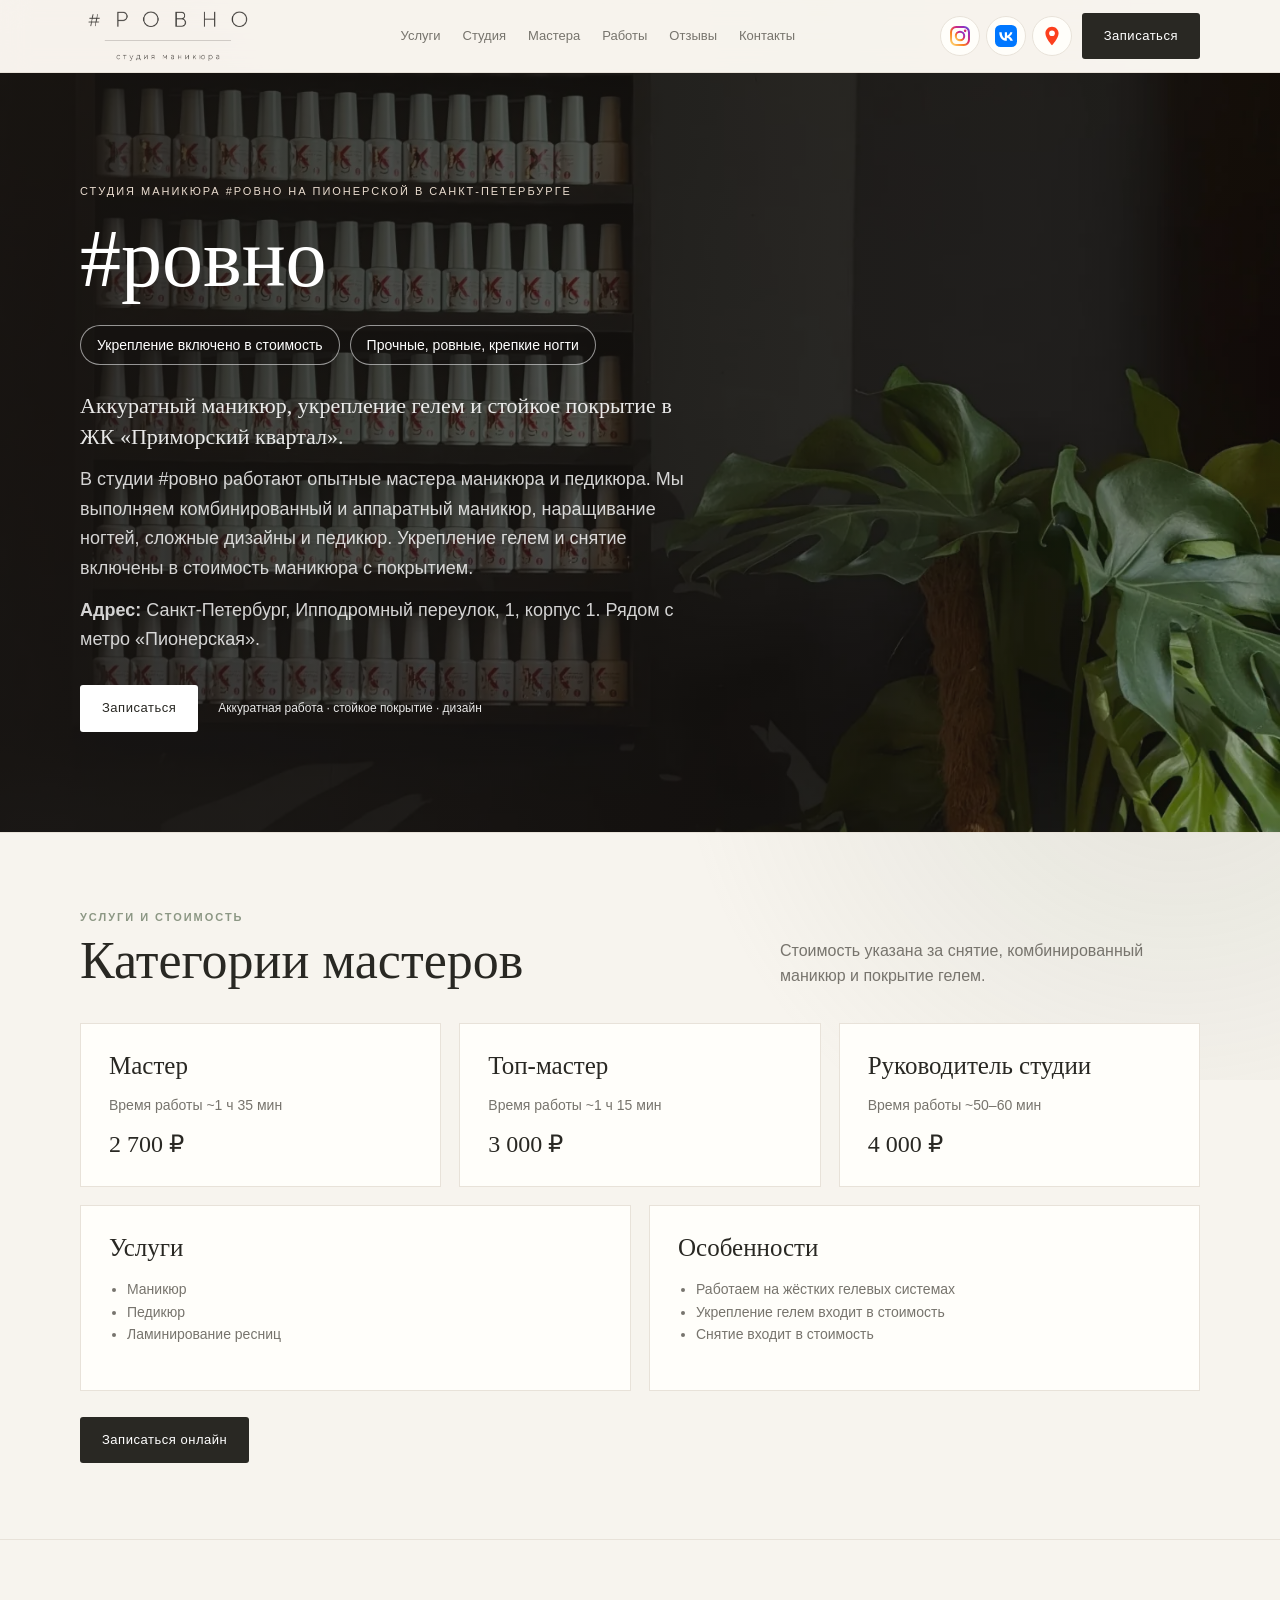
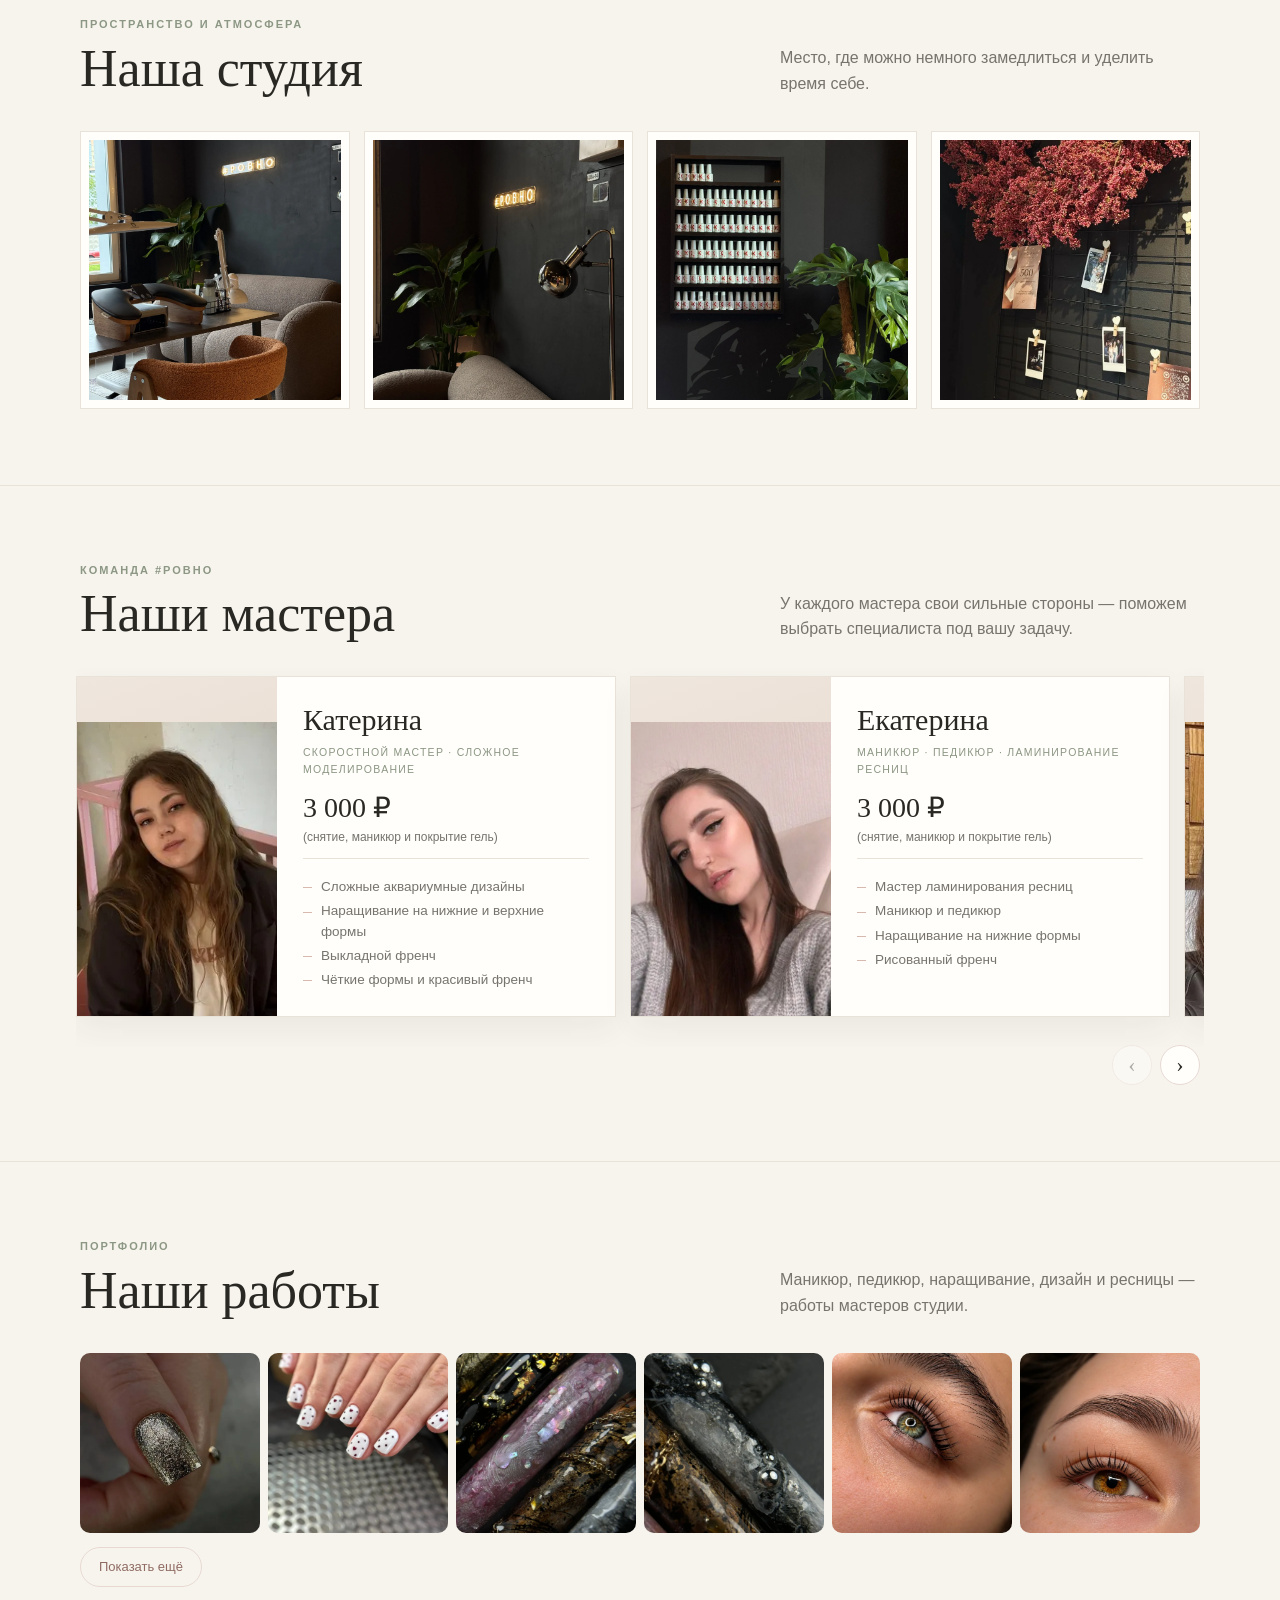
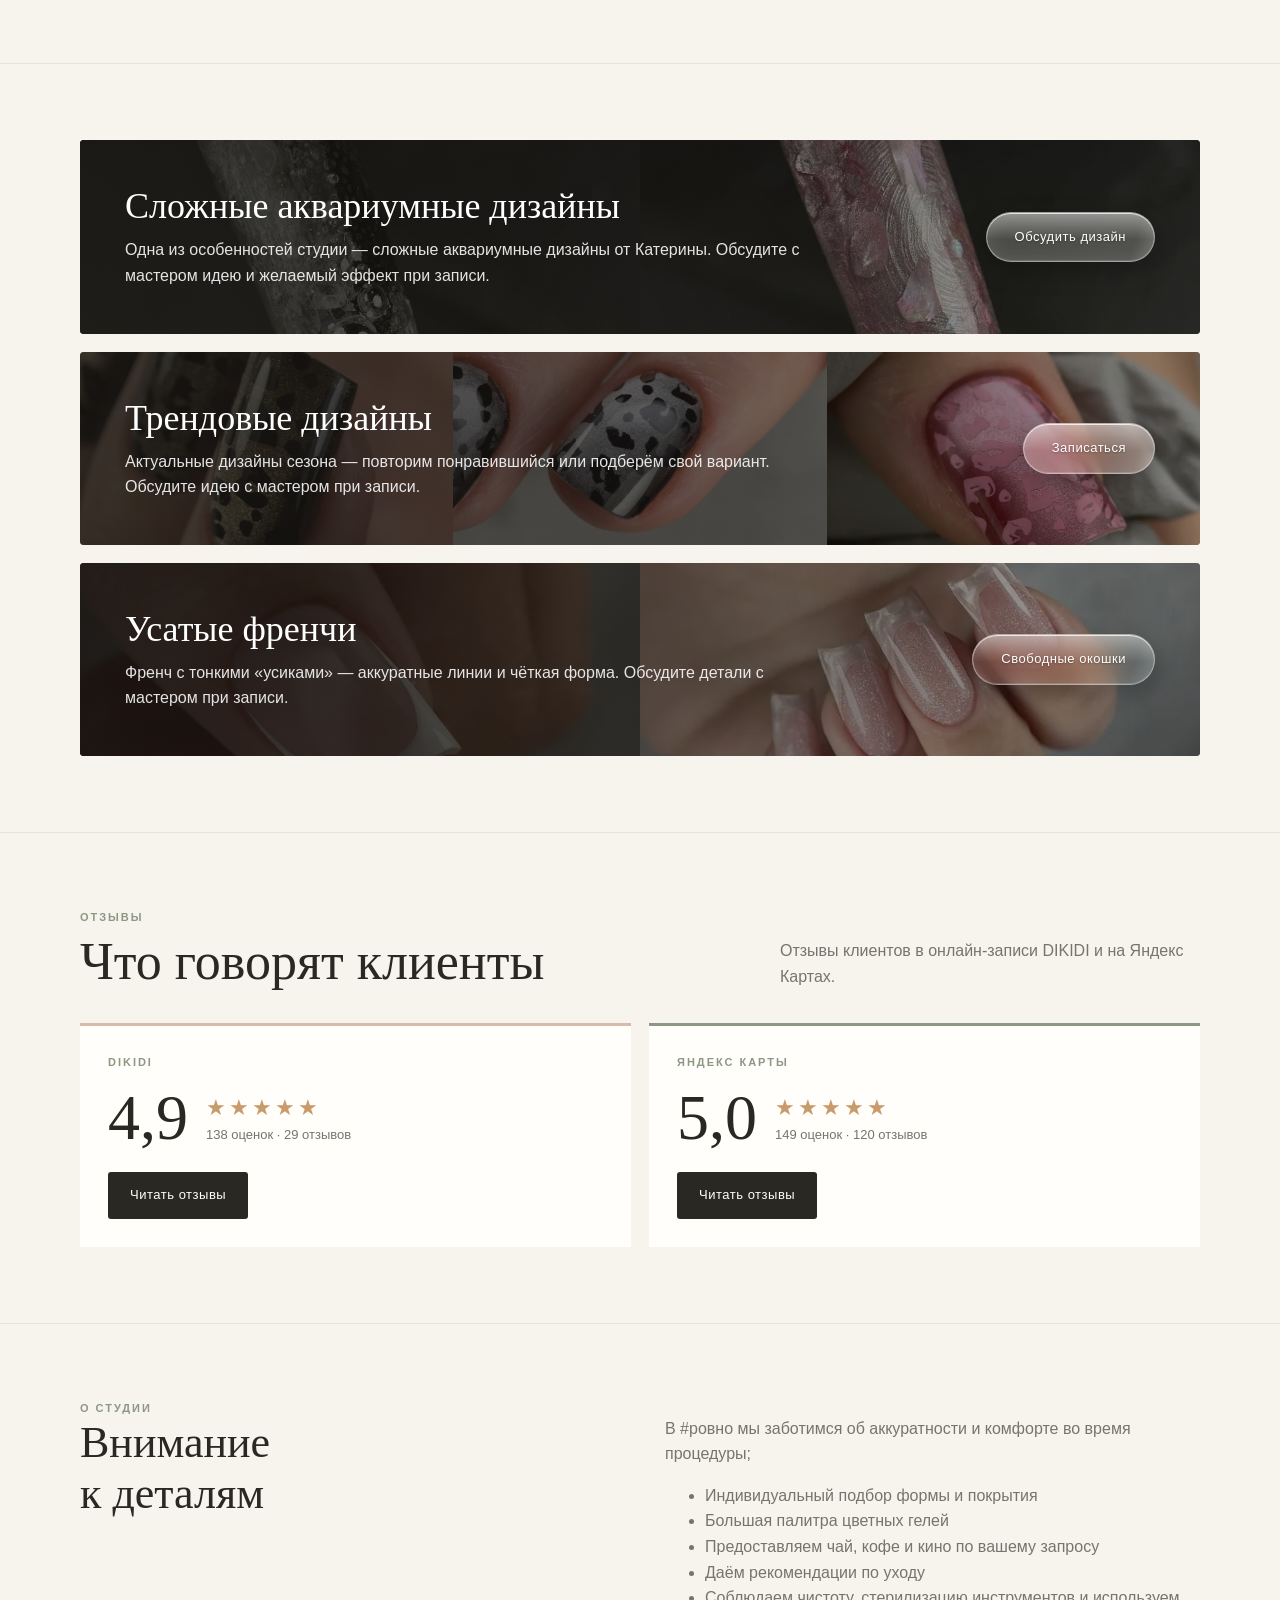
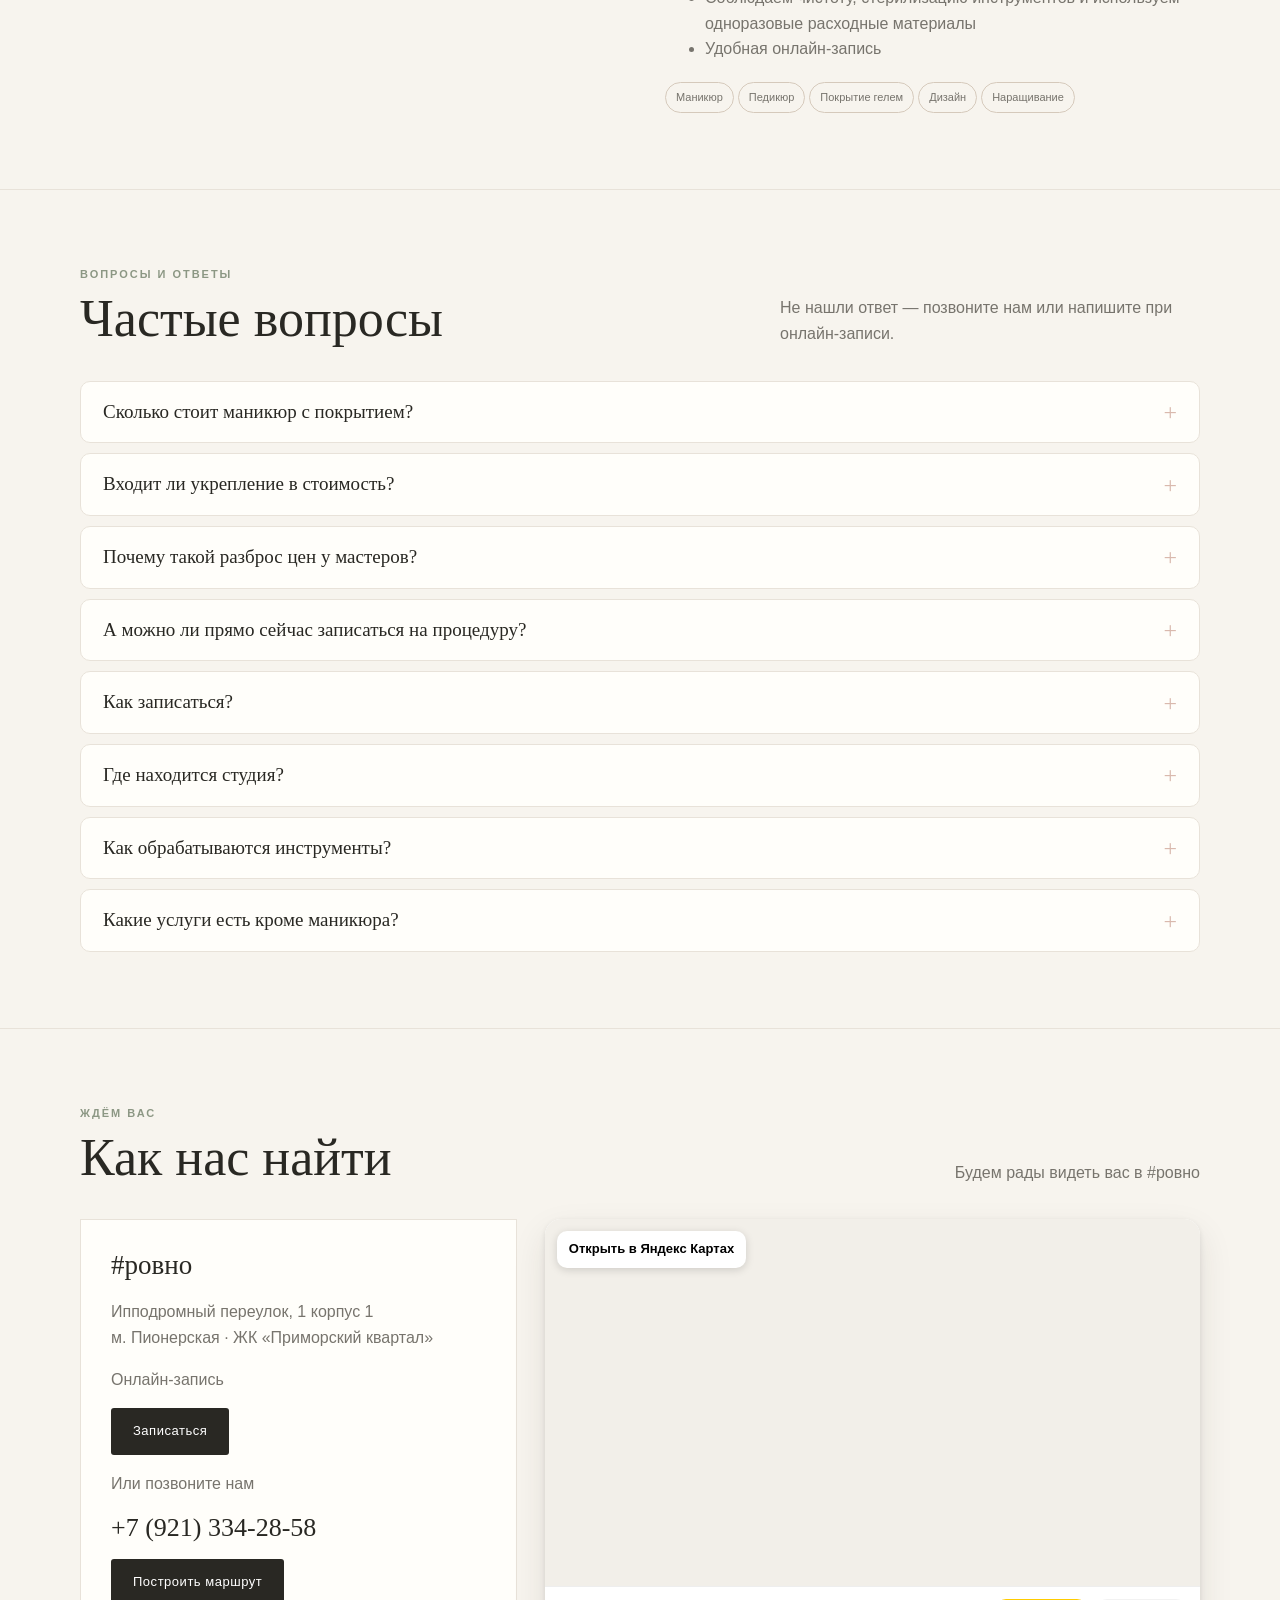
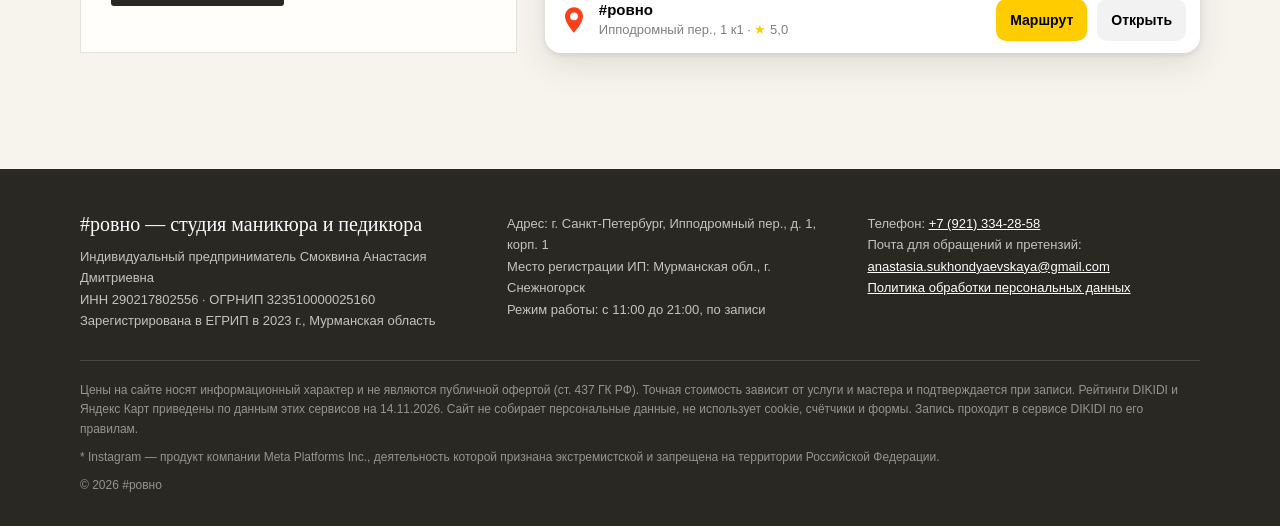
==== index.html @ d93fdc42 "Migrate complete Rovno website with updated FAQ and new Pages URL" ====
<!doctype html>
<html lang="ru">
  <head>
    <meta charset="utf-8">
    <meta name="viewport" content="width=device-width, initial-scale=1">
    <!-- Защита: браузер загружает скрипты, стили и картинки только с этого сайта; формы, фреймы и плагины запрещены -->
    <meta http-equiv="Content-Security-Policy" content="default-src 'none'; script-src 'self'; style-src 'self'; img-src 'self'; font-src 'self'; connect-src 'none'; frame-src 'none'; object-src 'none'; base-uri 'none'; form-action 'none'">
    <meta name="referrer" content="strict-origin-when-cross-origin">
    <meta name="description" content="Студия маникюра и педикюра #ровно на Пионерской в Санкт-Петербурге, ЖК «Приморский квартал». Маникюр с покрытием гелем от 2 700 ₽, укрепление и снятие включены. Наращивание, дизайн, педикюр. Онлайн-запись.">
    <title>Маникюр и педикюр на Пионерской, СПб — студия #ровно</title>
    <link rel="canonical" href="https://aleksejsuhondaevskij-commits.github.io/rovno-site/">
    <meta property="og:type" content="website">
    <meta property="og:locale" content="ru_RU">
    <meta property="og:site_name" content="#ровно">
    <meta property="og:title" content="Маникюр и педикюр на Пионерской — студия #ровно">
    <meta property="og:description" content="Аккуратный маникюр, укрепление гелем и стойкое покрытие в ЖК «Приморский квартал». Онлайн-запись.">
    <meta property="og:url" content="https://aleksejsuhondaevskij-commits.github.io/rovno-site/">
    <meta property="og:image" content="https://aleksejsuhondaevskij-commits.github.io/rovno-site/img/hero-2.jpg">
    <!-- ПОДКЛЮЧИТЬ: подтверждение Яндекс Вебмастера и Google Search Console — вставить сюда их meta-теги -->
    <link rel="stylesheet" href="css/style.css?v=20261115-15">
    <script type="application/ld+json">
{
  "@context": "https://schema.org",
  "@type": "NailSalon",
  "name": "#ровно — студия маникюра и педикюра",
  "alternateName": "ровно",
  "url": "https://aleksejsuhondaevskij-commits.github.io/rovno-site/",
  "image": "https://aleksejsuhondaevskij-commits.github.io/rovno-site/img/hero-2.jpg",
  "logo": "https://aleksejsuhondaevskij-commits.github.io/rovno-site/img/logo.png",
  "telephone": "+7 921 334-28-58",
  "email": "anastasia.sukhondyaevskaya@gmail.com",
  "priceRange": "2700–4000 ₽",
  "currenciesAccepted": "RUB",
  "address": {
    "@type": "PostalAddress",
    "streetAddress": "Ипподромный пер., д. 1, корп. 1",
    "addressLocality": "Санкт-Петербург",
    "addressCountry": "RU"
  },
  "geo": {
    "@type": "GeoCoordinates",
    "latitude": 60.000711,
    "longitude": 30.309341
  },
  "hasMap": "https://yandex.ru/maps/org/rovno/37759536198/",
  "sameAs": [
    "https://vk.ru/smokvina_nails",
    "https://yandex.ru/maps/org/rovno/37759536198/",
    "https://dikidi.net/812212"
  ],
  "potentialAction": {
    "@type": "ReserveAction",
    "target": "https://dikidi.net/812212"
  },
  "makesOffer": [
    {
      "@type": "Offer",
      "price": "2700",
      "priceCurrency": "RUB",
      "itemOffered": {
        "@type": "Service",
        "name": "Маникюр с покрытием гелем — мастер (снятие, комбинированный маникюр, покрытие)"
      }
    },
    {
      "@type": "Offer",
      "price": "3000",
      "priceCurrency": "RUB",
      "itemOffered": {
        "@type": "Service",
        "name": "Маникюр с покрытием гелем — топ-мастер (снятие, комбинированный маникюр, покрытие)"
      }
    },
    {
      "@type": "Offer",
      "price": "4000",
      "priceCurrency": "RUB",
      "itemOffered": {
        "@type": "Service",
        "name": "Маникюр с покрытием гелем — руководитель студии (снятие, комбинированный маникюр, покрытие)"
      }
    }
  ]
}
    </script>
    <script type="application/ld+json">
{
  "@context": "https://schema.org",
  "@type": "FAQPage",
  "mainEntity": [
    {
      "@type": "Question",
      "name": "Сколько стоит маникюр с покрытием?",
      "acceptedAnswer": {
        "@type": "Answer",
        "text": "От 2 700 ₽ у мастера, 3 000 ₽ у топ-мастера и 4 000 ₽ у руководителя студии. В стоимость входят снятие, комбинированный маникюр и покрытие гелем."
      }
    },
    {
      "@type": "Question",
      "name": "Входит ли укрепление в стоимость?",
      "acceptedAnswer": {
        "@type": "Answer",
        "text": "Да. Укрепление гелем и снятие предыдущего покрытия включены в стоимость маникюра с покрытием."
      }
    },
    {
      "@type": "Question",
      "name": "Почему такой разброс цен у мастеров?",
      "acceptedAnswer": {
        "@type": "Answer",
        "text": "У нас работают мастера разных категорий. Стоимость зависит от опыта мастера и скорости выполнения работы."
      }
    },
    {
      "@type": "Question",
      "name": "А можно ли прямо сейчас записаться на процедуру?",
      "acceptedAnswer": {
        "@type": "Answer",
        "text": "Да, периодически у нас есть такая возможность."
      }
    },
    {
      "@type": "Question",
      "name": "Как записаться?",
      "acceptedAnswer": {
        "@type": "Answer",
        "text": "Онлайн через DIKIDI в любое время или по телефону +7 (921) 334-28-58."
      }
    },
    {
      "@type": "Question",
      "name": "Где находится студия?",
      "acceptedAnswer": {
        "@type": "Answer",
        "text": "Санкт-Петербург, Ипподромный переулок, 1 корпус 1, ЖК «Приморский квартал», рядом с метро «Пионерская»."
      }
    },
    {
      "@type": "Question",
      "name": "Как обрабатываются инструменты?",
      "acceptedAnswer": {
        "@type": "Answer",
        "text": "Инструменты проходят стерилизацию, расходные материалы одноразовые."
      }
    },
    {
      "@type": "Question",
      "name": "Какие услуги есть кроме маникюра?",
      "acceptedAnswer": {
        "@type": "Answer",
        "text": "Педикюр (в том числе смарт-педикюр), аппаратный и комбинированный маникюр, наращивание на верхние и нижние формы, сложные дизайны — аквариумные, трендовые, усатые френчи, ламинирование ресниц."
      }
    }
  ]
}
    </script>
  </head>
  <body>
    <header class="top">
      <div class="wrap nav">
        <a class="brand" href="#home" aria-label="#ровно — на главную"><span class="brand-logo"><img src="img/logo.png" alt="#ровно — студия маникюра"></span></a>
        <nav class="links"><a href="#services">Услуги</a><a href="#studio">Студия</a><a href="#masters">Мастера</a><a href="#works">Работы</a><a href="#reviews">Отзывы</a><a href="#contacts">Контакты</a></nav>
        <div class="head-actions">
          <div class="head-social">
            <a class="head-soc" href="https://www.instagram.com/anastasiia.dmitrievnaa?utm_source=qr" target="_blank" rel="noopener noreferrer" aria-label="#ровно в Instagram*" title="Instagram*"><img src="img/icon-instagram.svg" alt=""></a>
            <a class="head-soc" href="https://vk.ru/smokvina_nails" target="_blank" rel="noopener noreferrer" aria-label="#ровно ВКонтакте"><img src="img/icon-vk.svg" alt=""></a>
            <a class="head-soc" href="https://yandex.ru/maps/-/CXqO7MmX" target="_blank" rel="noopener noreferrer" aria-label="#ровно на Яндекс Картах"><img src="img/icon-yandex-maps.svg" alt=""></a>
          </div>
          <a class="btn" href="https://dikidi.net/812212" target="_blank" rel="noopener noreferrer">Записаться</a>
        </div>
      </div>
    </header>
    <main>
      <div class="hero-bg" id="home">
        <div class="wrap hero">
          <div>
            <h2 class="eyebrow hero-eyebrow">Студия маникюра #ровно на Пионерской в Санкт-Петербурге</h2>
            <h1>#ровно</h1>
            <ul class="concept">
              <li>Укрепление включено в стоимость</li>
              <li>Прочные, ровные, крепкие ногти</li>
            </ul>
            <div class="hero-about" id="about">
              <p class="hero-lead">Аккуратный маникюр, укрепление гелем и стойкое покрытие в ЖК «Приморский квартал».</p>
              <p>В студии #ровно работают опытные мастера маникюра и педикюра. Мы выполняем комбинированный и аппаратный маникюр, наращивание ногтей, сложные дизайны и педикюр. Укрепление гелем и снятие включены в стоимость маникюра с покрытием.</p>
              <p><b>Адрес:</b> Санкт-Петербург, Ипподромный переулок, 1, корпус 1. Рядом с метро «Пионерская».</p>
            </div>
            <div class="hero-note"><a class="btn" href="https://dikidi.net/812212" target="_blank" rel="noopener noreferrer">Записаться</a><span class="mini">Аккуратная работа · стойкое покрытие · дизайн</span></div>
          </div>
        </div>
      </div>
      <section id="services">
        <div class="wrap">
          <div class="section-head">
            <div>
              <div class="eyebrow">Услуги и стоимость</div>
              <h2>Категории мастеров</h2>
            </div>
            <p>Стоимость указана за снятие, комбинированный маникюр и покрытие гелем.</p>
          </div>
          <div class="cards">
            <article class="card">
              <h3>Мастер</h3>
              <p>Время работы ~1 ч 35 мин</p>
              <div class="price">2 700 <i class="rub">₽</i></div>
            </article>
            <article class="card">
              <h3>Топ-мастер</h3>
              <p>Время работы ~1 ч 15 мин</p>
              <div class="price">3 000 <i class="rub">₽</i></div>
            </article>
            <article class="card">
              <h3>Руководитель студии</h3>
              <p>Время работы ~50–60 мин</p>
              <div class="price">4 000 <i class="rub">₽</i></div>
            </article>
          </div>
          <div class="offer">
            <div class="card">
              <h3>Услуги</h3>
              <ul>
                <li>Маникюр</li>
                <li>Педикюр</li>
                <li>Ламинирование ресниц</li>
              </ul>
            </div>
            <div class="card">
              <h3>Особенности</h3>
              <ul>
                <li>Работаем на жёстких гелевых системах</li>
                <li>Укрепление гелем входит в стоимость</li>
                <li>Снятие входит в стоимость</li>
              </ul>
            </div>
          </div>
          <div class="service-cta"><a class="btn" href="https://dikidi.net/812212" target="_blank" rel="noopener noreferrer">Записаться онлайн</a></div>
        </div>
      </section>
      <section id="studio">
        <div class="wrap">
          <div class="section-head">
            <div>
              <div class="eyebrow">Пространство и атмосфера</div>
              <h2>Наша студия</h2>
            </div>
            <p>Место, где можно немного замедлиться и уделить время себе.</p>
          </div>
          <div class="gallery">
            <button type="button" class="photo"><picture><source srcset="img/studio-01.webp" type="image/webp"><img src="img/studio-01.jpg" alt="Рабочее место в студии Ровно" loading="lazy"></picture></button>
            <button type="button" class="photo"><picture><source srcset="img/studio-02.webp" type="image/webp"><img src="img/studio-02.jpg" alt="Зона отдыха и неоновая вывеска Ровно" loading="lazy"></picture></button>
            <button type="button" class="photo"><picture><source srcset="img/studio-03.webp" type="image/webp"><img src="img/studio-03.jpg" alt="Палитра материалов и интерьерные растения" loading="lazy"></picture></button>
            <button type="button" class="photo"><picture><source srcset="img/studio-04.webp" type="image/webp"><img src="img/studio-04.jpg" alt="Детали оформления студии Ровно" loading="lazy"></picture></button>
          </div>
        </div>
      </section>
      <section id="masters">
        <div class="wrap">
          <div class="section-head">
            <div>
              <div class="eyebrow">Команда #ровно</div>
              <h2>Наши мастера</h2>
            </div>
            <p>У каждого мастера свои сильные стороны — поможем выбрать специалиста под вашу задачу.</p>
          </div>
          <div class="masters">
            <article class="master">
              <div class="master-head">
                <div class="master-photo"><picture><source srcset="img/master-katerina.webp" type="image/webp"><img src="img/master-katerina.jpg" alt="Катерина"></picture></div>
                <div>
                  <h3>Катерина</h3>
                  <div class="role">Скоростной мастер · сложное моделирование</div>
                  <div class="master-price">3 000 <i class="rub">₽</i> <span>(снятие, маникюр и покрытие гель)</span></div>
                </div>
              </div>
              <ul>
                <li>Сложные аквариумные дизайны</li>
                <li>Наращивание на нижние и верхние формы</li>
                <li>Выкладной френч</li>
                <li>Чёткие формы и красивый френч</li>
              </ul>
            </article>
            <article class="master">
              <div class="master-head">
                <div class="master-photo"><picture><source srcset="img/master-ekaterina.webp" type="image/webp"><img src="img/master-ekaterina.jpg" alt="Екатерина"></picture></div>
                <div>
                  <h3>Екатерина</h3>
                  <div class="role">Маникюр · педикюр · ламинирование ресниц</div>
                  <div class="master-price">3 000 <i class="rub">₽</i> <span>(снятие, маникюр и покрытие гель)</span></div>
                </div>
              </div>
              <ul>
                <li>Мастер ламинирования ресниц</li>
                <li>Маникюр и педикюр</li>
                <li>Наращивание на нижние формы</li>
                <li>Рисованный френч</li>
              </ul>
            </article>
            <article class="master">
              <div class="master-head">
                <div class="master-photo"><picture><source srcset="img/master-valeriya.webp" type="image/webp"><img src="img/master-valeriya.jpg" alt="Валерия"></picture></div>
                <div>
                  <h3>Валерия</h3>
                  <div class="role">Наращивание · дизайн · педикюр</div>
                  <div class="master-price">2 700 <i class="rub">₽</i> <span>(снятие, маникюр и покрытие гель)</span></div>
                </div>
              </div>
              <ul>
                <li>Наращивание на верхние формы</li>
                <li>Разнообразные дизайны</li>
                <li>Педикюр</li>
                <li>Комбинированный маникюр с покрытием гелем</li>
              </ul>
            </article>
            <!-- ДОБАВИТЬ ФОТО МАСТЕРА: в .master-photo заменить букву на <picture><source srcset="img/master-ИМЯ.webp" type="image/webp"><img src="img/master-ИМЯ.jpg" alt="ИМЯ"></picture> -->
            <!-- ДОБАВИТЬ ДАННЫЕ: шаблон карточки мастера. Скопировать <article> внутрь .masters, заполнить поля. -->
            <template id="master-template">
              <article class="master">
                <div class="master-head">
                  <div class="master-photo">И</div>
                  <div>
                    <h3>ИМЯ</h3>
                    <div class="role">РОЛЬ</div>
                    <div class="master-price">ЦЕНА <i class="rub">₽</i> <span>(снятие, маникюр и покрытие гель)</span></div>
                  </div>
                </div>
                <ul>
                  <li>УСЛУГА</li>
                </ul>
              </article>
            </template>
            <article class="master">
              <div class="master-head">
                <div class="master-photo"><picture><source srcset="img/master-viktoriya.webp" type="image/webp"><img src="img/master-viktoriya.jpg" alt="Виктория"></picture></div>
                <div>
                  <h3>Виктория</h3>
                  <div class="role">Маникюр · педикюр</div>
                  <div class="master-price">2 700 <i class="rub">₽</i> <span>(снятие, маникюр и покрытие гель)</span></div>
                </div>
              </div>
              <ul>
                <li>Смарт-педикюр</li>
                <li>Комбинированный / аппаратный маникюр с покрытием гелем</li>
              </ul>
            </article>
          </div>
          <div class="masters-nav">
            <button type="button" class="masters-prev" aria-label="Предыдущие мастера">‹</button>
            <button type="button" class="masters-next" aria-label="Следующие мастера">›</button>
          </div>
        </div>
      </section>
      <section id="works">
        <div class="wrap">
          <div class="section-head">
            <div>
              <div class="eyebrow">Портфолио</div>
              <h2>Наши работы</h2>
            </div>
            <p>Маникюр, педикюр, наращивание, дизайн и ресницы — работы мастеров студии.</p>
          </div>
          <div class="works is-collapsed" id="works-grid">
            <button type="button"><picture><source srcset="img/work-54.webp" type="image/webp"><img src="img/work-54.jpg" alt="Золотой глиттер на квадратной форме" loading="lazy"></picture></button>
            <button type="button"><picture><source srcset="img/work-55.webp" type="image/webp"><img src="img/work-55.jpg" alt="Молочное покрытие с точками и сердечками" loading="lazy"></picture></button>
            <button type="button"><picture><source srcset="img/work-01.webp" type="image/webp"><img src="img/work-01.jpg" alt="Длинные наращённые ногти с аквариумным дизайном: поталь, перламутр, цепочки" loading="lazy"></picture></button>
            <button type="button"><picture><source srcset="img/work-02.webp" type="image/webp"><img src="img/work-02.jpg" alt="Аквариумный дизайн крупным планом: металлические бусины и золотая поталь" loading="lazy"></picture></button>
            <button type="button"><picture><source srcset="img/work-03.webp" type="image/webp"><img src="img/work-03.jpg" alt="Ламинирование ресниц и оформление бровей, зелёные глаза" loading="lazy"></picture></button>
            <button type="button"><picture><source srcset="img/work-04.webp" type="image/webp"><img src="img/work-04.jpg" alt="Ламинирование ресниц и бровей, вид сбоку" loading="lazy"></picture></button>
            <button type="button"><picture><source srcset="img/work-05.webp" type="image/webp"><img src="img/work-05.jpg" alt="Квадратная форма, омбре из персикового в голубой" loading="lazy"></picture></button>
            <button type="button"><picture><source srcset="img/work-06.webp" type="image/webp"><img src="img/work-06.jpg" alt="До и после: тёмное покрытие и молочный оттенок, квадратная форма" loading="lazy"></picture></button>
            <button type="button"><picture><source srcset="img/work-07.webp" type="image/webp"><img src="img/work-07.jpg" alt="Молочный и бордовый глянец на квадратной форме" loading="lazy"></picture></button>
            <button type="button"><picture><source srcset="img/work-08.webp" type="image/webp"><img src="img/work-08.jpg" alt="Кошачий глаз: графитовый и розово-бежевый оттенки" loading="lazy"></picture></button>
            <button type="button"><picture><source srcset="img/work-09.webp" type="image/webp"><img src="img/work-09.jpg" alt="До и после: укрепление и покрытие оливковым гелем" loading="lazy"></picture></button>
            <button type="button"><picture><source srcset="img/work-10.webp" type="image/webp"><img src="img/work-10.jpg" alt="Ламинирование ресниц крупным планом" loading="lazy"></picture></button>
            <button type="button"><picture><source srcset="img/work-11.webp" type="image/webp"><img src="img/work-11.jpg" alt="Миндальная форма, шоколадный глянец" loading="lazy"></picture></button>
            <button type="button"><picture><source srcset="img/work-12.webp" type="image/webp"><img src="img/work-12.jpg" alt="Миндальная форма, бежевый кошачий глаз" loading="lazy"></picture></button>
            <button type="button"><picture><source srcset="img/work-13.webp" type="image/webp"><img src="img/work-13.jpg" alt="Педикюр, молочное покрытие" loading="lazy"></picture></button>
            <button type="button"><picture><source srcset="img/work-14.webp" type="image/webp"><img src="img/work-14.jpg" alt="Миндальная форма, нюд с графическим рисунком" loading="lazy"></picture></button>
            <button type="button"><picture><source srcset="img/work-15.webp" type="image/webp"><img src="img/work-15.jpg" alt="Белое покрытие с графическим рисунком" loading="lazy"></picture></button>
            <button type="button"><picture><source srcset="img/work-16.webp" type="image/webp"><img src="img/work-16.jpg" alt="Рисованный дизайн с портретом и сердечками" loading="lazy"></picture></button>
            <button type="button"><picture><source srcset="img/work-17.webp" type="image/webp"><img src="img/work-17.jpg" alt="Короткий нюдовый маникюр с френчем" loading="lazy"></picture></button>
            <button type="button"><picture><source srcset="img/work-18.webp" type="image/webp"><img src="img/work-18.jpg" alt="Маникюр с рисованным дизайном" loading="lazy"></picture></button>
            <button type="button"><picture><source srcset="img/work-19.webp" type="image/webp"><img src="img/work-19.jpg" alt="Педикюр с серебристым глиттером" loading="lazy"></picture></button>
            <button type="button"><picture><source srcset="img/work-20.webp" type="image/webp"><img src="img/work-20.jpg" alt="Педикюр, серебристый глиттер крупным планом" loading="lazy"></picture></button>
            <button type="button"><picture><source srcset="img/work-21.webp" type="image/webp"><img src="img/work-21.jpg" alt="Педикюр, чёрное покрытие с блёстками" loading="lazy"></picture></button>
            <button type="button"><picture><source srcset="img/work-22.webp" type="image/webp"><img src="img/work-22.jpg" alt="Педикюр, нюдовое покрытие" loading="lazy"></picture></button>
            <button type="button"><picture><source srcset="img/work-23.webp" type="image/webp"><img src="img/work-23.jpg" alt="Педикюр, бордовое покрытие" loading="lazy"></picture></button>
            <button type="button"><picture><source srcset="img/work-24.webp" type="image/webp"><img src="img/work-24.jpg" alt="Педикюр, белое покрытие" loading="lazy"></picture></button>
            <button type="button"><picture><source srcset="img/work-25.webp" type="image/webp"><img src="img/work-25.jpg" alt="Педикюр, тёмно-красный глянец" loading="lazy"></picture></button>
            <button type="button"><picture><source srcset="img/work-26.webp" type="image/webp"><img src="img/work-26.jpg" alt="Педикюр, ярко-красное покрытие" loading="lazy"></picture></button>
            <button type="button"><picture><source srcset="img/work-27.webp" type="image/webp"><img src="img/work-27.jpg" alt="Квадратная форма, мятный перламутр" loading="lazy"></picture></button>
            <button type="button"><picture><source srcset="img/work-28.webp" type="image/webp"><img src="img/work-28.jpg" alt="Нюдовый френч на квадратной форме" loading="lazy"></picture></button>
            <button type="button"><picture><source srcset="img/work-29.webp" type="image/webp"><img src="img/work-29.jpg" alt="Розовый маникюр с белым френчем" loading="lazy"></picture></button>
            <button type="button"><picture><source srcset="img/work-30.webp" type="image/webp"><img src="img/work-30.jpg" alt="Молочный френч на длинной квадратной форме" loading="lazy"></picture></button>
            <button type="button"><picture><source srcset="img/work-31.webp" type="image/webp"><img src="img/work-31.jpg" alt="Чёрный глянец, квадратная форма" loading="lazy"></picture></button>
            <button type="button"><picture><source srcset="img/work-32.webp" type="image/webp"><img src="img/work-32.jpg" alt="Сиреневый перламутр, квадратная форма" loading="lazy"></picture></button>
            <button type="button"><picture><source srcset="img/work-33.webp" type="image/webp"><img src="img/work-33.jpg" alt="Миндальная форма, нюд с акварельным дизайном" loading="lazy"></picture></button>
            <button type="button"><picture><source srcset="img/work-34.webp" type="image/webp"><img src="img/work-34.jpg" alt="Наращивание длинных острых ногтей" loading="lazy"></picture></button>
            <button type="button"><picture><source srcset="img/work-35.webp" type="image/webp"><img src="img/work-35.jpg" alt="Френч с розовой линией" loading="lazy"></picture></button>
            <button type="button"><picture><source srcset="img/work-36.webp" type="image/webp"><img src="img/work-36.jpg" alt="Серебристые полосы на нюдовой базе" loading="lazy"></picture></button>
            <button type="button"><picture><source srcset="img/work-37.webp" type="image/webp"><img src="img/work-37.jpg" alt="Длинный миндаль, перламутровая втирка" loading="lazy"></picture></button>
            <button type="button"><picture><source srcset="img/work-38.webp" type="image/webp"><img src="img/work-38.jpg" alt="До и после: укрепление и нюдовое покрытие" loading="lazy"></picture></button>
            <button type="button"><picture><source srcset="img/work-39.webp" type="image/webp"><img src="img/work-39.jpg" alt="До и после: розовое покрытие" loading="lazy"></picture></button>
            <button type="button"><picture><source srcset="img/work-40.webp" type="image/webp"><img src="img/work-40.jpg" alt="Длинный миндаль, полупрозрачный нюд" loading="lazy"></picture></button>
            <button type="button"><picture><source srcset="img/work-41.webp" type="image/webp"><img src="img/work-41.jpg" alt="Красно-белый дизайн с сердцем" loading="lazy"></picture></button>
            <button type="button"><picture><source srcset="img/work-42.webp" type="image/webp"><img src="img/work-42.jpg" alt="Длинные стилеты, нюдовое покрытие" loading="lazy"></picture></button>
            <button type="button"><picture><source srcset="img/work-43.webp" type="image/webp"><img src="img/work-43.jpg" alt="Розовый френч и чёрный глянец" loading="lazy"></picture></button>
            <button type="button"><picture><source srcset="img/work-44.webp" type="image/webp"><img src="img/work-44.jpg" alt="Розовое покрытие с сердечком" loading="lazy"></picture></button>
            <button type="button"><picture><source srcset="img/work-45.webp" type="image/webp"><img src="img/work-45.jpg" alt="Длинный миндаль, нюд с блеском" loading="lazy"></picture></button>
            <button type="button"><picture><source srcset="img/work-47.webp" type="image/webp"><img src="img/work-47.jpg" alt="Розовое омбре" loading="lazy"></picture></button>
            <button type="button"><picture><source srcset="img/work-49.webp" type="image/webp"><img src="img/work-49.jpg" alt="Хромированные ногти" loading="lazy"></picture></button>
            <button type="button"><picture><source srcset="img/work-50.webp" type="image/webp"><img src="img/work-50.jpg" alt="Нюд с точечным дизайном" loading="lazy"></picture></button>
            <button type="button"><picture><source srcset="img/work-53.webp" type="image/webp"><img src="img/work-53.jpg" alt="Нежный розовый маникюр, квадратная форма" loading="lazy"></picture></button>
          </div>
          <button type="button" class="service-more works-more" aria-expanded="false" aria-controls="works-grid">Показать ещё</button>
        </div>
      </section>
      <section class="designs">
        <div class="wrap designs-list">
          <article class="design">
            <div class="design-photos"><picture><source srcset="img/design-aquarium-1.webp" type="image/webp"><img src="img/design-aquarium-1.jpg" alt="Аквариумный дизайн ногтей"></picture><picture><source srcset="img/design-aquarium-2.webp" type="image/webp"><img src="img/design-aquarium-2.jpg" alt="Аквариумный дизайн ногтей"></picture></div>
            <div class="design-text">
              <h2>Сложные аквариумные дизайны</h2>
              <p>Одна из особенностей студии — сложные аквариумные дизайны от Катерины. Обсудите с мастером идею и желаемый эффект при записи.</p>
            </div>
            <a class="btn btn-light" href="https://dikidi.net/812212" target="_blank" rel="noopener noreferrer">Обсудить дизайн</a>
          </article>
          <article class="design">
            <div class="design-photos"><picture><source srcset="img/design-trend-1.webp" type="image/webp"><img src="img/design-trend-1.jpg" alt="Трендовый дизайн ногтей"></picture><picture><source srcset="img/design-trend-2.webp" type="image/webp"><img src="img/design-trend-2.jpg" alt="Трендовый дизайн ногтей"></picture><picture><source srcset="img/design-trend-3.webp" type="image/webp"><img src="img/design-trend-3.jpg" alt="Трендовый дизайн ногтей"></picture></div>
            <div class="design-text">
              <h2>Трендовые дизайны</h2>
              <p>Актуальные дизайны сезона — повторим понравившийся или подберём свой вариант. Обсудите идею с мастером при записи.</p>
            </div>
            <a class="btn btn-rose" href="https://dikidi.net/812212" target="_blank" rel="noopener noreferrer">Записаться</a>
          </article>
          <article class="design">
            <div class="design-photos"><picture><source srcset="img/design-french-1.webp" type="image/webp"><img src="img/design-french-1.jpg" alt="Усатый френч"></picture><picture><source srcset="img/design-french-2.webp" type="image/webp"><img src="img/design-french-2.jpg" alt="Усатый френч"></picture></div>
            <div class="design-text">
              <h2>Усатые френчи</h2>
              <p>Френч с тонкими «усиками» — аккуратные линии и чёткая форма. Обсудите детали с мастером при записи.</p>
            </div>
            <a class="btn btn-ghost" href="https://dikidi.net/812212" target="_blank" rel="noopener noreferrer">Свободные окошки</a>
          </article>
        </div>
      </section>
      <section id="reviews">
        <div class="wrap">
          <div class="section-head">
            <div>
              <div class="eyebrow">Отзывы</div>
              <h2>Что говорят клиенты</h2>
            </div>
            <p>Отзывы клиентов в онлайн-записи DIKIDI и на Яндекс Картах.</p>
          </div>
          <!-- Рейтинги взяты 14.11.2026 — при необходимости обновить цифры -->
          <div class="ratings">
            <div class="rating-card">
              <div class="rating-source">DIKIDI</div>
              <div class="rating">
                <div class="rating-score">4,9</div>
                <div>
                  <div class="rating-stars" aria-label="Оценка 4,9 из 5">★★★★★</div>
                  <div class="rating-count">138 оценок · 29 отзывов</div>
                </div>
              </div>
              <a class="btn" href="https://dikidi.net/812212?p=1.pi-pr&amp;o=8" target="_blank" rel="noopener noreferrer">Читать отзывы</a>
            </div>
            <div class="rating-card">
              <div class="rating-source">Яндекс Карты</div>
              <div class="rating">
                <div class="rating-score">5,0</div>
                <div>
                  <div class="rating-stars" aria-label="Оценка 5,0 из 5">★★★★★</div>
                  <div class="rating-count">149 оценок · 120 отзывов</div>
                </div>
              </div>
              <a class="btn" href="https://yandex.ru/maps/org/rovno/37759536198/reviews/" target="_blank" rel="noopener noreferrer">Читать отзывы</a>
            </div>
          </div>
        </div>
      </section>
      <section>
        <div class="wrap about">
          <div>
            <div class="eyebrow">О студии</div>
            <h2>Внимание<br>к деталям</h2>
          </div>
          <div>
            <p>В #ровно мы заботимся об аккуратности и комфорте во время процедуры;</p>
            <ul>
              <li>Индивидуальный подбор формы и покрытия</li>
              <li>Большая палитра цветных гелей</li>
              <li>Предоставляем чай, кофе и кино по вашему запросу</li>
              <li>Даём рекомендации по уходу</li>
              <li>Соблюдаем чистоту, стерилизацию инструментов и используем одноразовые расходные материалы</li>
              <li>Удобная онлайн-запись</li>
            </ul>
            <div><span class="tag">Маникюр</span><span class="tag">Педикюр</span><span class="tag">Покрытие гелем</span><span class="tag">Дизайн</span><span class="tag">Наращивание</span></div>
          </div>
        </div>
      </section>
      <section id="faq">
        <div class="wrap">
          <div class="section-head">
            <div>
              <div class="eyebrow">Вопросы и ответы</div>
              <h2>Частые вопросы</h2>
            </div>
            <p>Не нашли ответ — позвоните нам или напишите при онлайн-записи.</p>
          </div>
          <div class="faq">
            <details class="faq-item">
              <summary><h3>Сколько стоит маникюр с покрытием?</h3></summary>
              <p>От 2 700 ₽ у мастера, 3 000 ₽ у топ-мастера и 4 000 ₽ у руководителя студии. В стоимость входят снятие, комбинированный маникюр и покрытие гелем.</p>
            </details>
            <details class="faq-item">
              <summary><h3>Входит ли укрепление в стоимость?</h3></summary>
              <p>Да. Укрепление гелем и снятие предыдущего покрытия включены в стоимость маникюра с покрытием.</p>
            </details>
            <details class="faq-item">
              <summary><h3>Почему такой разброс цен у мастеров?</h3></summary>
              <p>У нас работают мастера разных категорий. Стоимость зависит от опыта мастера и скорости выполнения работы.</p>
            </details>
            <details class="faq-item">
              <summary><h3>А можно ли прямо сейчас записаться на процедуру?</h3></summary>
              <p>Да, периодически у нас есть такая возможность.</p>
            </details>
            <details class="faq-item">
              <summary><h3>Как записаться?</h3></summary>
              <p>Онлайн через DIKIDI в любое время или по телефону +7 (921) 334-28-58.</p>
            </details>
            <details class="faq-item">
              <summary><h3>Где находится студия?</h3></summary>
              <p>Санкт-Петербург, Ипподромный переулок, 1 корпус 1, ЖК «Приморский квартал», рядом с метро «Пионерская».</p>
            </details>
            <details class="faq-item">
              <summary><h3>Как обрабатываются инструменты?</h3></summary>
              <p>Инструменты проходят стерилизацию, расходные материалы одноразовые.</p>
            </details>
            <details class="faq-item">
              <summary><h3>Какие услуги есть кроме маникюра?</h3></summary>
              <p>Педикюр (в том числе смарт-педикюр), аппаратный и комбинированный маникюр, наращивание на верхние и нижние формы, сложные дизайны — аквариумные, трендовые, усатые френчи, ламинирование ресниц.</p>
            </details>
          </div>
        </div>
      </section>
      <section id="contacts">
        <div class="wrap">
          <div class="section-head">
            <div>
              <div class="eyebrow">Ждём вас</div>
              <h2>Как нас найти</h2>
            </div>
            <p>Будем рады видеть вас в #ровно</p>
          </div>
          <div class="contact">
            <div class="contact-box">
              <h3>#ровно</h3>
              <p>Ипподромный переулок, 1&nbsp;корпус&nbsp;1<br>м. Пионерская · ЖК «Приморский квартал»</p>
              <p>Онлайн-запись</p>
              <p><a class="btn" href="https://dikidi.net/812212" target="_blank" rel="noopener noreferrer">Записаться</a></p>
              <p>Или позвоните нам</p>
              <a class="phone" href="tel:+79213342858">+7 (921) 334-28-58</a>
              <p><a class="btn" href="https://yandex.ru/maps/?text=%D0%98%D0%BF%D0%BF%D0%BE%D0%B4%D1%80%D0%BE%D0%BC%D0%BD%D1%8B%D0%B9%20%D0%BF%D0%B5%D1%80%D0%B5%D1%83%D0%BB%D0%BE%D0%BA%2C%201%20%D0%BA%D0%BE%D1%80%D0%BF%D1%83%D1%81%201%2C%20%D0%A1%D0%B0%D0%BD%D0%BA%D1%82-%D0%9F%D0%B5%D1%82%D0%B5%D1%80%D0%B1%D1%83%D1%80%D0%B3" target="_blank" rel="noopener">Построить маршрут</a></p>
            </div>
            <div class="ymap">
              <a class="ymap-view" href="https://yandex.ru/maps/org/rovno/37759536198/" target="_blank" rel="noopener noreferrer" aria-label="Открыть студию #ровно на Яндекс Картах">
                <img src="img/map.png" alt="Карта: Ипподромный переулок, 1 корпус 1" loading="lazy">
                <span class="ymap-hint">Открыть в Яндекс Картах</span>
              </a>
              <div class="ymap-bar">
                <img class="ymap-pin" src="img/icon-yandex-maps.svg" alt="">
                <div class="ymap-info">
                  <b>#ровно</b>
                  <span>Ипподромный пер., 1 к1 · <span class="ymap-star">★</span> 5,0</span>
                </div>
                <a class="ymap-btn ymap-route" href="https://yandex.ru/maps/?rtext=~60.000711%2C30.309341&amp;rtt=auto" target="_blank" rel="noopener noreferrer">Маршрут</a>
                <a class="ymap-btn" href="https://yandex.ru/maps/org/rovno/37759536198/" target="_blank" rel="noopener noreferrer">Открыть</a>
              </div>
            </div>
          </div>
        </div>
      </section>
    </main>
    <!-- ПРАВОВАЯ ИНФОРМАЦИЯ (реквизиты ИП; домашний адрес регистрации ИП намеренно указан только до города) -->
    <footer class="legal">
      <div class="wrap legal-grid">
        <div>
          <div class="legal-title">#ровно — студия маникюра и педикюра</div>
          <p>Индивидуальный предприниматель Смоквина Анастасия Дмитриевна<br>
             ИНН 290217802556 · ОГРНИП 323510000025160<br>
             Зарегистрирована в ЕГРИП в 2023 г., Мурманская область</p>
        </div>
        <div>
          <p>Адрес: г. Санкт-Петербург, Ипподромный пер., д. 1, корп. 1<br>
             Место регистрации ИП: Мурманская обл., г. Снежногорск<br>
             Режим работы: с 11:00 до 21:00, по записи</p>
        </div>
        <div>
          <p>Телефон: <a href="tel:+79213342858">+7 (921) 334-28-58</a><br>
             Почта для обращений и претензий: <a href="mailto:anastasia.sukhondyaevskaya@gmail.com">anastasia.sukhondyaevskaya@gmail.com</a><br>
             <a href="privacy.html">Политика обработки персональных данных</a></p>
        </div>
      </div>
      <div class="wrap legal-note">
        <p>Цены на сайте носят информационный характер и не являются публичной офертой (ст. 437 ГК РФ). Точная стоимость зависит от услуги и мастера и подтверждается при записи.
           Рейтинги DIKIDI и Яндекс Карт приведены по данным этих сервисов на 14.11.2026.
           Сайт не собирает персональные данные, не использует cookie, счётчики и формы. Запись проходит в сервисе DIKIDI по его правилам.</p>
        <p>* Instagram — продукт компании Meta Platforms Inc., деятельность которой признана экстремистской и запрещена на территории Российской Федерации.</p>
        <p>© 2026 #ровно</p>
      </div>
    </footer>
    <div class="lb" id="lb" hidden role="dialog" aria-modal="true" aria-label="Просмотр фото">
      <img alt="">
      <button type="button" class="lb-close" aria-label="Закрыть">×</button>
      <button type="button" class="lb-prev" aria-label="Предыдущее фото">‹</button>
      <button type="button" class="lb-next" aria-label="Следующее фото">›</button>
    </div>
    <script src="js/main.js?v=20261115-15"></script>
  </body>
</html>
---- css/style.css ----
/* Студия «Ровно» — стили лендинга */

/* ---------- Цвета и базовые стили ---------- */
:root {
  --ink: #292823;
  --muted: #77746d;
  --cream: #f7f4ee;
  --paper: #fffefa;
  --rose: #d9b9ad;
  --sage: #8c9784;
  --line: #e8e2d9;
}

* {
  box-sizing: border-box;
}

html {
  scroll-behavior: smooth;
}

body {
  margin: 0;
  background: var(--cream);
  color: var(--ink);
  font-family: Arial,Helvetica,sans-serif;
  line-height: 1.6;
}

a {
  color: inherit;
}

.wrap {
  width: min(1120px,calc(100% - 40px));
  margin: auto;
}

/* ---------- Шапка ---------- */
.top {
  position: sticky;
  top: 0;
  z-index: 5;
  background: #f7f4eedf;
  backdrop-filter: blur(14px);
  border-bottom: 1px solid var(--line);
}

.nav {
  min-height: 72px;
  display: flex;
  align-items: center;
  justify-content: space-between;
  gap: 24px;
}

.brand {
  display: flex;
  align-items: center;
  text-decoration: none;
  flex: 0 0 auto;
}

.brand-logo {
  position: relative;
  display: block;
  width: 176px;
  height: 66px;
  overflow: hidden;
}

.brand-logo img {
  display: block;
  width: 100%;
  height: 100%;
  object-fit: contain;
}

.brand-logo:after {
  content: "";
  position: absolute;
  inset: -20% auto -20% -55%;
  width: 34%;
  transform: skewX(-22deg);
  background: linear-gradient(90deg,transparent,rgba(255,255,255,.05) 20%,rgba(255,255,255,.72) 50%,rgba(255,255,255,.08) 80%,transparent);
  filter: blur(2px);
  animation: logoShine 5.5s ease-in-out infinite;
  pointer-events: none;
}

@keyframes logoShine {
  0%,
  18% {
    left: -55%;
    opacity: 0;
  }

  28% {
    opacity: .9;
  }

  52% {
    left: 125%;
    opacity: 0;
  }

  100% {
    left: 125%;
    opacity: 0;
  }
}

@media(max-width:800px) {
  .brand-logo {
    width: 142px;
    height: 54px;
  }
}

@media(prefers-reduced-motion:reduce) {
  .brand-logo:after {
    animation: none;
    display: none;
  }
}

.links {
  display: flex;
  gap: 22px;
  align-items: center;
  font-size: 13px;
}

.links a {
  text-decoration: none;
  color: var(--muted);
}

.btn {
  display: inline-block;
  background: var(--ink);
  color: white;
  text-decoration: none;
  padding: 13px 22px;
  border-radius: 3px;
  font-size: 13px;
  letter-spacing: .04em;
}

/* ---------- Первый экран ---------- */
.hero {
  padding: 86px 0 74px;
  display: grid;
  grid-template-columns: 1.05fr .95fr;
  gap: 55px;
  align-items: center;
}

.eyebrow {
  text-transform: uppercase;
  letter-spacing: .18em;
  font-size: 11px;
  color: var(--sage);
  font-weight: bold;
}

.hero h1 {
  font: clamp(48px,7vw,82px)/.98 Georgia,serif;
  font-weight: 400;
  margin: 18px 0 24px;
}

.hero p {
  font-size: 18px;
  color: var(--muted);
  max-width: 480px;
}

.hero .photo {
  margin: 0;
  transform: rotate(1.5deg);
}

.hero .photo img {
  height: 470px;
}

.hero-note {
  margin-top: 24px;
  display: flex;
  gap: 20px;
  align-items: center;
  flex-wrap: wrap;
}

.mini {
  font-size: 12px;
  color: var(--muted);
}

/* ---------- Секции и заголовки ---------- */
section {
  padding: 76px 0;
  border-top: 1px solid var(--line);
}

.section-head {
  display: flex;
  justify-content: space-between;
  align-items: end;
  gap: 30px;
  margin-bottom: 34px;
}

.section-head h2 {
  font: clamp(34px,4.5vw,52px)/1.05 Georgia,serif;
  font-weight: 400;
  margin: 8px 0 0;
}

.section-head p {
  max-width: 420px;
  color: var(--muted);
  margin: 0;
}

/* ---------- Карточки ---------- */
.cards {
  display: grid;
  grid-template-columns: repeat(3,1fr);
  gap: 18px;
}

.card {
  background: var(--paper);
  padding: 28px;
  border: 1px solid var(--line);
}

.card .symbol {
  font-size: 24px;
}

.card h3 {
  font: 25px Georgia,serif;
  font-weight: 400;
  margin: 12px 0;
}

.card p,
.card li {
  font-size: 14px;
  color: var(--muted);
}

.card ul {
  padding-left: 18px;
}

.price {
  font: 24px Georgia,serif;
  margin-top: 18px;
  color: var(--ink);
}

/* ---------- Галерея «Наша студия» ---------- */
.gallery {
  display: grid;
  grid-template-columns: repeat(4,1fr);
  gap: 14px;
}

.photo {
  margin: 0;
  background: var(--paper);
  padding: 8px;
  border: 1px solid var(--line);
}

.photo img {
  width: 100%;
  height: 260px;
  object-fit: cover;
  display: block;
}

.photo figcaption {
  font-size: 11px;
  color: var(--muted);
  padding: 9px 4px 3px;
}

/* ---------- Мастера ---------- */
/* Один ряд карточек, листается вбок (пальцем, колесом, стрелками) */
.masters {
  display: flex;
  gap: 14px;
  overflow-x: auto;
  scroll-snap-type: x mandatory;
  scroll-behavior: smooth;
  overscroll-behavior-x: contain;
  -webkit-overflow-scrolling: touch;
  scrollbar-width: none;
  /* место под тень и подъём карточки при наведении */
  padding: 8px 4px 30px;
  margin: -8px -4px -16px;
}

.masters::-webkit-scrollbar {
  display: none;
}

/* Широкая прямоугольная карточка: фото на всю высоту слева, текст справа */
.master {
  flex: 0 0 540px;
  scroll-snap-align: start;
  display: grid;
  grid-template-columns: 200px 1fr;
  grid-template-rows: auto 1fr;
  min-height: 280px;
  background: var(--paper);
  border: 1px solid var(--line);
  box-shadow: 0 12px 30px rgba(45, 39, 32, .06);
  overflow: hidden;
  transition: box-shadow .3s, transform .3s;
}

.master:hover {
  transform: translateY(-3px);
  box-shadow: 0 18px 40px rgba(45, 39, 32, .1);
}

/* Фото и текст становятся ячейками сетки карточки */
.master-head {
  display: contents;
}

.master-photo {
  grid-column: 1;
  grid-row: 1 / 3;
  display: grid;
  place-items: center;
  overflow: hidden;
  background: linear-gradient(160deg, #efe6dd, #e2d4c8);
  color: #a8968a;
  font: 72px Georgia, serif;
}

.master-photo img {
  width: 100%;
  height: 100%;
  object-fit: cover;
  transition: transform .6s;
}

.master:hover .master-photo img {
  transform: scale(1.04);
}

.master-head > div:not(.master-photo) {
  grid-column: 2;
  min-width: 0;
  padding: 26px 26px 0;
}

.master h3 {
  font: 30px/1.1 Georgia, serif;
  font-weight: 400;
  margin: 0;
}

.role {
  margin: 8px 0 16px;
  font-size: 10.5px;
  letter-spacing: .12em;
  text-transform: uppercase;
  color: var(--sage);
}

.master-price {
  font: 28px/1.1 Georgia, serif;
  color: var(--ink);
  padding-bottom: 14px;
  border-bottom: 1px solid var(--line);
}

.master-price span {
  display: block;
  margin-top: 6px;
  font: 12px Arial, Helvetica, sans-serif;
  color: var(--muted);
}

/* Список услуг с тонкими розовыми тире */
.master ul {
  grid-column: 2;
  list-style: none;
  margin: 0;
  padding: 14px 26px 26px;
  color: var(--muted);
  font-size: 13.5px;
  line-height: 1.5;
}

.master li {
  position: relative;
  padding-left: 18px;
  margin-top: 4px;
}

.master li::before {
  content: "";
  position: absolute;
  left: 0;
  top: .75em;
  width: 9px;
  height: 1px;
  background: var(--rose);
}

/* ---------- О студии ---------- */



.about {
  display: grid;
  grid-template-columns: 1fr 1fr;
  gap: 50px;
}

.about h2 {
  font: 44px Georgia,serif;
  font-weight: 400;
  margin: 0;
}

.about p,
.about li {
  color: var(--muted);
}

/* ---------- Контакты и карта ---------- */
.contact {
  display: grid;
  grid-template-columns: .8fr 1.2fr;
  gap: 28px;
}

.contact-box {
  background: var(--paper);
  padding: 30px;
  border: 1px solid var(--line);
}

.contact-box h3 {
  font: 27px Georgia,serif;
  font-weight: 400;
  margin: 0 0 18px;
}

.contact-box p {
  color: var(--muted);
}

.phone {
  font: 26px Georgia,serif;
  text-decoration: none;
}

.map {
  width: 100%;
  height: 370px;
  border: 0;
  display: block;
}

/* ---------- Подвал ---------- */
.footer {
  padding: 30px 0;
  color: var(--muted);
  font-size: 12px;
  display: flex;
  justify-content: space-between;
  gap: 20px;
}

.social-area {
  display: flex;
  align-items: center;
  gap: 12px;
  flex-wrap: wrap;
}

.social-title {
  font: 18px Georgia,serif;
  color: var(--ink);
  margin-right: 5px;
}

.social-link {
  display: inline-flex;
  align-items: center;
  gap: 9px;
  padding: 10px 15px;
  border: 1px solid #d9cec3;
  border-radius: 30px;
  text-decoration: none;
  color: var(--ink);
  font-size: 12px;
  letter-spacing: .04em;
  background: #fffefa;
  transition: background .25s,border-color .25s,transform .25s;
}

.social-link:hover {
  background: #eee5de;
  border-color: #bda99b;
  transform: translateY(-2px);
}

.social-icon {
  width: 23px;
  height: 23px;
  border-radius: 50%;
  display: inline-grid;
  place-items: center;
  background: #e9ded6;
  color: #514740;
  font-weight: bold;
  font-size: 13px;
}

.footer-social {
  padding: 26px 0 12px;
  border-top: 1px solid var(--line);
  display: flex;
  align-items: center;
  justify-content: space-between;
  gap: 22px;
  flex-wrap: wrap;
}


@media(max-width:600px) {
  .footer-social {
    align-items: flex-start;
    flex-direction: column;
  }

  .social-area {
    gap: 8px;
  }

  .social-link {
    padding: 9px 13px;
  }
}

/* ---------- Теги ---------- */
.tag {
  display: inline-block;
  border: 1px solid #d5c9bb;
  padding: 6px 10px;
  border-radius: 30px;
  font-size: 11px;
  color: var(--muted);
  margin: 4px 4px 0 0;
}

@media(max-width:800px) {
  .links {
    display: none;
  }

  .hero,
  .about,
  .contact {
    grid-template-columns: 1fr;
  }

  .hero {
    padding: 55px 0;
  }

  .hero .photo img {
    height: 360px;
  }

  .cards,
  .masters {
    grid-template-columns: 1fr;
  }

  .gallery {
    grid-template-columns: repeat(2,1fr);
  }

  .photo img {
    height: 220px;
  }

  .section-head {
    display: block;
  }

  .section-head p {
    margin-top: 12px;
  }


  .footer {
    display: block;
  }

  .footer span {
    display: block;
    margin-top: 8px;
  }
}

/* ---------- Услуги и стоимость ---------- */
.cards .card h3 {
  margin-top: 0;
}

.cards .price {
  margin-top: 12px;
}

.offer {
  display: grid;
  grid-template-columns: 1fr 1fr;
  gap: 18px;
  margin-top: 18px;
}

.offer .card h3 {
  margin-top: 0;
}

.service-cta {
  margin-top: 26px;
}

@media (max-width: 800px) {
  .offer {
    grid-template-columns: 1fr;
  }
}

/* ---------- Hero с фоном ---------- */
.hero-bg {
  position: relative;
  background: #1f1c18 url(../img/hero-2.jpg) center 45%/cover no-repeat;
  background: #1f1c18 image-set(url(../img/hero-2.webp) type("image/webp"), url(../img/hero-2.jpg) type("image/jpeg")) center 45%/cover no-repeat;
  color: #fff;
}

.hero-bg:before {
  content: "";
  position: absolute;
  inset: 0;
  background: linear-gradient(90deg,rgba(24,21,18,.86) 0%,rgba(24,21,18,.72) 50%,rgba(24,21,18,.42) 100%);
}

.hero-bg .hero {
  position: relative;
  grid-template-columns: 1fr;
  padding: 110px 0 100px;
}

.hero-bg .eyebrow {
  color: #e9dccf;
}

.hero-bg .hero p,
.hero-bg .mini {
  color: rgba(255,255,255,.9);
}

.hero-bg .hero h1 {
  margin: 18px 0 26px;
}

/* Строки описания не переносятся на компьютере */
.hero-bg .hero p {
  max-width: none;
}

.concept {
  list-style: none;
  padding: 0;
  margin: 0 0 26px;
  display: flex;
  flex-wrap: wrap;
  gap: 10px;
}

.concept li {
  border: 1px solid rgba(255,255,255,.55);
  background: rgba(24,21,18,.45);
  border-radius: 30px;
  padding: 8px 16px;
  font-size: 14px;
  color: #fff;
}

.hero-bg .btn {
  background: #fff;
  color: var(--ink);
}

@media(max-width:800px) {
  .hero-bg:before {
    background: rgba(24,21,18,.74);
  }

  .hero-bg .hero {
    padding: 64px 0;
  }
}

/* ---------- Кнопка «Показать ещё» ---------- */
.service-more {
  margin-top: 14px;
  background: none;
  border: 1px solid #e7d8d2;
  color: #8f6b62;
  border-radius: 30px;
  padding: 9px 18px;
  font: inherit;
  font-size: 13px;
  cursor: pointer;
  transition: .2s;
}

.service-more:hover,
.service-more:focus-visible {
  background: var(--ink);
  border-color: var(--ink);
  color: #fff;
}

/* ---------- Альбом работ + lightbox ---------- */
.works {
  display: grid;
  grid-template-columns: repeat(4,1fr);
  gap: 14px;
}

.works button {
  display: block;
  width: 100%;
  padding: 8px;
  margin: 0;
  border: 1px solid var(--line);
  background: var(--paper);
  cursor: zoom-in;
}

.works img {
  width: 100%;
  height: 260px;
  object-fit: cover;
  display: block;
}

.works.is-collapsed button:nth-child(n+13) {
  display: none;
}

.lb {
  position: fixed;
  inset: 0;
  z-index: 50;
  background: rgba(20,18,15,.92);
  display: flex;
  align-items: center;
  justify-content: center;
  padding: 50px 60px;
}

.lb[hidden] {
  display: none;
}

.lb img {
  max-width: 100%;
  max-height: 100%;
  object-fit: contain;
  box-shadow: 0 10px 40px rgba(0,0,0,.4);
}

.lb button {
  position: absolute;
  background: rgba(255,255,255,.12);
  color: #fff;
  border: 0;
  border-radius: 50%;
  width: 46px;
  height: 46px;
  font-size: 24px;
  line-height: 1;
  cursor: pointer;
}

.lb button:hover,
.lb button:focus-visible {
  background: rgba(255,255,255,.3);
}

.lb-close {
  top: 14px;
  right: 14px;
}

.lb-prev {
  left: 10px;
  top: 50%;
  transform: translateY(-50%);
}

.lb-next {
  right: 10px;
  top: 50%;
  transform: translateY(-50%);
}

@media(max-width:800px) {
  .works {
    grid-template-columns: repeat(2,1fr);
  }

  .works img {
    height: 220px;
  }

  .lb {
    padding: 60px 8px;
  }

  .lb-prev,
  .lb-next {
    top: auto;
    bottom: 10px;
    transform: none;
  }
}

.master .meta {
  font-size: 13px;
  color: var(--muted);
  margin-top: 10px;
}

/* ---------- Мобильная адаптация ---------- */
html {
  -webkit-text-size-adjust: 100%;
}

section,
#home {
  scroll-margin-top: 80px;
}

@media(max-width:800px) {
  .nav {
    min-height: 0;
    flex-wrap: wrap;
    gap: 6px 12px;
    padding: 8px 0 0;
  }

  .links {
    display: flex;
    order: 3;
    width: calc(100% + 40px);
    margin: 0 -20px;
    padding: 0 20px;
    gap: 4px;
    overflow-x: auto;
    -webkit-overflow-scrolling: touch;
    scrollbar-width: none;
    border-top: 1px solid var(--line);
  }

  .links::-webkit-scrollbar {
    display: none;
  }

  .links a {
    flex: 0 0 auto;
    padding: 11px 10px;
    font-size: 13px;
    white-space: nowrap;
  }

  .top .btn {
    padding: 12px 16px;
  }

  section,
  #home {
    scroll-margin-top: 118px;
  }

  section {
    padding: 52px 0;
  }

  .section-head {
    margin-bottom: 24px;
  }

  .map {
    height: 300px;
  }

  .contact-box {
    padding: 24px 20px;
  }

  .lb img {
    max-height: calc(100vh - 140px);
  }
}

@media(max-width:380px) {
  .wrap {
    width: calc(100% - 32px);
  }

  .links {
    width: calc(100% + 32px);
    margin: 0 -16px;
    padding: 0 16px;
  }

  .brand-logo {
    width: 124px;
    height: 48px;
  }

  .hero-bg .hero h1 {
    font-size: 44px;
  }

  .concept li {
    font-size: 13px;
    padding: 7px 13px;
  }


  .works,
  .gallery {
    gap: 10px;
  }

  .works button,
  .photo {
    padding: 5px;
  }
}

/* ---------- Соцсети в шапке ---------- */
.head-actions {
  display: flex;
  align-items: center;
  gap: 10px;
}

.head-social {
  display: flex;
  gap: 6px;
}

.head-soc {
  display: grid;
  place-items: center;
  width: 40px;
  height: 40px;
  border-radius: 50%;
  border: 1px solid var(--line);
  background: #fffefa;
  transition: background .2s,transform .2s;
}

.head-soc:hover,
.head-soc:focus-visible {
  background: #eee5de;
  transform: translateY(-1px);
}

.head-soc img {
  width: 22px;
  height: 22px;
  display: block;
}

@media(max-width:380px) {
  .nav {
    gap: 6px 8px;
  }

  .brand-logo {
    width: 100px;
    height: 40px;
  }

  .head-soc {
    width: 34px;
    height: 34px;
  }

  .head-soc img {
    width: 19px;
    height: 19px;
  }

  .head-social {
    gap: 4px;
  }

  .head-actions {
    gap: 6px;
  }

  .top .btn {
    padding: 10px 10px;
    font-size: 12px;
    letter-spacing: .02em;
  }
}

/* ---------- Компактный альбом ---------- */
.works {
  grid-template-columns: repeat(6,1fr);
  gap: 8px;
}

.works button {
  padding: 0;
  border: 0;
  border-radius: 10px;
  overflow: hidden;
  aspect-ratio: 1;
  background: var(--line);
}

.works img {
  height: 100%;
  transition: transform .3s;
}

.works button:hover img {
  transform: scale(1.04);
}

.works button:focus-visible {
  outline: 2px solid var(--ink);
  outline-offset: 2px;
}

.works.is-collapsed button:nth-child(n+7) {
  display: none;
}

@media(max-width:800px) {
  .works {
    grid-template-columns: repeat(3,1fr);
    gap: 6px;
  }

  .works img {
    height: 100%;
  }

  .works button {
    border-radius: 8px;
  }
}

@media(max-width:380px) {
  .works button {
    padding: 0;
  }
}

/* ---------- Фоновые анимации ----------
   Медленные и едва заметные, только на фоне.
   При «Уменьшить движение» в настройках системы отключаются. */

/* 1. Фото первого экрана медленно «дышит» (приближение за 40 с) */
.hero-bg {
  overflow: hidden;
  isolation: isolate;
  background-image: none;
}

.hero-bg::after {
  content: "";
  position: absolute;
  inset: 0;
  z-index: -2;
  background: url(../img/hero-2.jpg) center 45% / cover no-repeat;
  background: image-set(url(../img/hero-2.webp) type("image/webp"), url(../img/hero-2.jpg) type("image/jpeg")) center 45% / cover no-repeat;
  animation: hero-drift 40s ease-in-out infinite alternate;
}

.hero-bg::before {
  z-index: -1;
}

@keyframes hero-drift {
  from {
    transform: scale(1);
  }
  to {
    transform: scale(1.07) translate(-1%, -1%);
  }
}

/* 2. Мягкие цветные пятна, плывущие за всей страницей */
body::before {
  content: "";
  position: fixed;
  inset: -20%;
  z-index: -1;
  pointer-events: none;
  background:
    radial-gradient(circle at 20% 25%, rgba(217, 185, 173, .28), transparent 32%),
    radial-gradient(circle at 80% 70%, rgba(140, 151, 132, .18), transparent 30%),
    radial-gradient(circle at 60% 15%, rgba(199, 182, 160, .18), transparent 28%);
  animation: glow-float 60s ease-in-out infinite alternate;
}

@keyframes glow-float {
  from {
    transform: translate(0, 0) rotate(0deg);
  }
  to {
    transform: translate(4%, -3%) rotate(8deg);
  }
}

@media (prefers-reduced-motion: reduce) {
  .hero-bg::after,
  body::before,
  .design-photos {
    animation: none;
  }
}

/* ---------- Шапка на телефоне ----------
   Видна вверху страницы и при прокрутке вверх,
   при прокрутке вниз уезжает (класс .is-hidden ставит js/main.js). */
@media (max-width: 800px) {
  .top {
    transition: transform .3s ease;
  }

  .top.is-hidden {
    transform: translateY(-100%);
  }
}

/* ---------- Фото студии: увеличение по клику ---------- */
.gallery .photo {
  display: block;
  width: 100%;
  font: inherit;
  cursor: zoom-in;
}

.gallery .photo img {
  transition: transform .3s;
}

.gallery .photo:hover img {
  transform: scale(1.02);
}

.gallery .photo:focus-visible {
  outline: 2px solid var(--ink);
  outline-offset: 2px;
}

/* ---------- Плашки дизайнов: аквариумные, трендовые, усатые френчи ---------- */
.designs-list {
  display: grid;
  gap: 18px;
}

.design {
  position: relative;
  isolation: isolate;
  overflow: hidden;
  display: grid;
  grid-template-columns: 1fr auto;
  gap: 30px;
  align-items: center;
  padding: 45px;
  border-radius: 4px;
  color: #fff;
  background: linear-gradient(120deg, #3b322d, #6b5449);  /* пока нет фото */
}

/* Фото на фоне: одно или несколько, рядом друг с другом */
.design-photos {
  position: absolute;
  inset: 0;
  z-index: -2;
  display: flex;
  animation: design-drift 30s ease-in-out infinite alternate;
}

.design-photos img {
  flex: 1;
  min-width: 0;
  height: 100%;
  object-fit: cover;
}

/* Затемнение, чтобы текст читался */
.design::before {
  content: "";
  position: absolute;
  inset: 0;
  z-index: -1;
  background: linear-gradient(90deg, rgba(24, 21, 18, .85) 0%, rgba(24, 21, 18, .65) 55%, rgba(24, 21, 18, .35) 100%);
}

.design h2 {
  font: 36px Georgia, serif;
  font-weight: 400;
  margin: 0 0 10px;
}

.design p {
  margin: 0;
  max-width: 700px;
  color: rgba(255, 255, 255, .88);
}

.design .btn {
  background: #fff;
  color: var(--ink);
}

@keyframes design-drift {
  from {
    transform: scale(1);
  }
  to {
    transform: scale(1.06);
  }
}

@media (max-width: 800px) {
  .design {
    grid-template-columns: 1fr;
    padding: 30px 22px;
  }

  .design::before {
    background: rgba(24, 21, 18, .72);
  }

  .design h2 {
    font-size: 28px;
  }
}

/* ---------- Мастера: прокрутка ряда ---------- */
/* Стрелки прокрутки */
.masters-nav {
  display: flex;
  justify-content: flex-end;
  gap: 8px;
  margin-top: 14px;
}

.masters-nav button {
  width: 40px;
  height: 40px;
  border-radius: 50%;
  border: 1px solid #e7d8d2;
  background: var(--paper);
  color: var(--ink);
  font: 22px/1 Georgia, serif;
  cursor: pointer;
  transition: background .2s, color .2s, opacity .2s;
}

.masters-nav button:hover,
.masters-nav button:focus-visible {
  background: var(--ink);
  color: #fff;
}

.masters-nav button:disabled {
  opacity: .35;
  cursor: default;
  background: var(--paper);
  color: var(--ink);
}

/* Планшет: карточка чуть уже */
@media (max-width: 1024px) {
  .master {
    flex-basis: 480px;
    grid-template-columns: 170px 1fr;
  }
}

/* Телефон: вертикальная карточка — фото сверху, текст снизу; следующая выглядывает сбоку */
@media (max-width: 800px) {
  .masters {
    gap: 12px;
  }

  .master {
    flex-basis: 82%;
    grid-template-columns: 1fr;
    grid-template-rows: auto auto 1fr;
    min-height: 0;
    border-radius: 14px;
  }

  .master:hover {
    transform: none;
  }

  /* Фото целиком (как на компьютере), но меньше — портрет в рамке по центру */
  .master-photo {
    grid-column: 1;
    grid-row: 1;
    height: auto;
    padding: 22px 0 4px;
    background: linear-gradient(180deg, #f1e8df, var(--paper));
    font-size: 64px;
  }

  .master-photo img {
    width: 168px;
    height: auto;
    aspect-ratio: 4 / 5;
    object-fit: cover;
    border-radius: 12px;
    box-shadow: 0 10px 24px rgba(45, 39, 32, .16);
  }

  .master-head > div:not(.master-photo) {
    grid-column: 1;
    grid-row: 2;
    padding: 18px 20px 0;
  }

  .master h3 {
    font-size: 26px;
  }

  .role {
    margin: 6px 0 12px;
    font-size: 10px;
  }

  .master-price {
    font-size: 24px;
    padding-bottom: 12px;
  }

  .master-price span {
    font-size: 12px;
  }

  .master ul {
    grid-column: 1;
    grid-row: 3;
    padding: 12px 20px 20px;
    font-size: 13.5px;
  }
}

@media (max-width: 380px) {
  .master {
    flex-basis: 86%;
  }

  .master-photo img {
    width: 150px;
  }
}

/* ---------- Карта по высоте блока контактов (компьютер) ---------- */
@media (min-width: 801px) {
  .map {
    height: auto;
    min-height: 370px;
    align-self: stretch;
  }
}

/* ---------- Отзывы ---------- */
.rating {
  display: flex;
  align-items: center;
  gap: 18px;
  margin-bottom: 26px;
}

.rating-score {
  font: 64px/1 Georgia, serif;
  color: var(--ink);
}

.rating-stars {
  color: #c99a6b;
  font-size: 22px;
  letter-spacing: 3px;
}

.rating-count {
  font-size: 13px;
  color: var(--muted);
}


@media (max-width: 800px) {
  .rating-score {
    font-size: 52px;
  }
}

/* ---------- Рейтинги: DIKIDI и Яндекс Карты ---------- */
.ratings {
  display: grid;
  grid-template-columns: repeat(2, 1fr);
  gap: 18px;
}

.rating-card {
  background: var(--paper);
  border-top: 3px solid var(--rose);
  padding: 28px;
}

.rating-card:nth-child(2) {
  border-color: var(--sage);
}

.rating-source {
  text-transform: uppercase;
  letter-spacing: .18em;
  font-size: 11px;
  font-weight: bold;
  color: var(--sage);
  margin-bottom: 14px;
}

.rating-card .rating {
  margin-bottom: 22px;
}

@media (max-width: 800px) {
  .ratings {
    grid-template-columns: 1fr;
  }

  .rating-card {
    padding: 24px 20px;
  }
}

/* ---------- Шапка на планшетах и телефонах (до 1024 px) ----------
   Логотип и кнопки в первой строке, меню — второй строкой с прокруткой вбок. */
@media (max-width: 1024px) {
  .nav {
    display: grid;
    grid-template-columns: auto 1fr;
    align-items: center;
    gap: 6px 12px;
    min-height: 0;
    padding: 8px 0 0;
  }

  .head-actions {
    grid-row: 1;
    grid-column: 2;
    justify-self: end;
  }

  .links {
    grid-row: 2;
    grid-column: 1 / -1;
    display: flex;
    width: calc(100% + 40px);
    margin: 0 -20px;
    padding: 0 20px;
    gap: 4px;
    overflow-x: auto;
    -webkit-overflow-scrolling: touch;
    scrollbar-width: none;
    border-top: 1px solid var(--line);
  }

  .links::-webkit-scrollbar {
    display: none;
  }

  .links a {
    flex: 0 0 auto;
    padding: 11px 10px;
    font-size: 13px;
    white-space: nowrap;
  }

  section,
  #home {
    scroll-margin-top: 118px;
  }
}

/* Планшет: меню по центру */
@media (min-width: 801px) and (max-width: 1024px) {
  .links {
    justify-content: center;
  }
}

/* Телефон: компактные логотип, иконки и кнопка — всё в одну строку */
@media (max-width: 800px) {
  .brand-logo {
    width: clamp(92px, 30vw, 142px);
    height: auto;
    aspect-ratio: 176 / 66;
  }

  .head-social {
    gap: 4px;
  }

  .head-actions {
    gap: 6px;
  }

  .head-soc {
    width: 36px;
    height: 36px;
  }

  .head-soc img {
    width: 20px;
    height: 20px;
  }

  .top .btn {
    padding: 10px 12px;
    font-size: 12px;
    letter-spacing: .02em;
  }
}

@media (max-width: 380px) {
  .brand-logo {
    width: 84px;
    height: auto;
  }

  /* на узких экранах поля страницы 16 px, а не 20 px */
  .links {
    width: calc(100% + 32px);
    margin: 0 -16px;
    padding: 0 16px;
  }

  .head-soc {
    width: 32px;
    height: 32px;
  }

  .head-soc img {
    width: 18px;
    height: 18px;
  }

  .top .btn {
    padding: 9px 9px;
    font-size: 11.5px;
  }
}

/* Очень широкие экраны: чуть шире контент и крупнее первый экран */
@media (min-width: 1800px) {
  .wrap {
    width: min(1320px, calc(100% - 80px));
  }

  .hero-bg .hero {
    padding: 150px 0 140px;
  }
}

/* ---------- Разные кнопки на плашках дизайнов ---------- */
.design .btn-rose {
  background: var(--rose);
  color: var(--ink);
}

.design .btn-ghost {
  background: transparent;
  color: #fff;
  box-shadow: inset 0 0 0 1px rgba(255, 255, 255, .85);
}

.design .btn {
  white-space: nowrap;
  transition: transform .25s, background .25s;
}

.design .btn:hover {
  transform: translateY(-2px);
}

.design .btn-ghost:hover {
  background: rgba(255, 255, 255, .14);
}

/* ---------- Карта в стиле Яндекс Карт ---------- */
.ymap {
  display: flex;
  flex-direction: column;
  border-radius: 16px;
  overflow: hidden;
  background: #fff;
  box-shadow: 0 2px 6px rgba(0, 0, 0, .1), 0 14px 34px rgba(45, 39, 32, .1);
  font-family: Arial, Helvetica, sans-serif;
}

.ymap-view {
  position: relative;
  flex: 1;
  display: block;
  min-height: 330px;
  overflow: hidden;
  background: #f2efe9;
}

.ymap-view img {
  position: absolute;
  inset: 0;
  width: 100%;
  height: 100%;
  object-fit: cover;
  transition: transform .6s ease;
}

.ymap-view:hover img {
  transform: scale(1.03);
}

.ymap-hint {
  position: absolute;
  top: 12px;
  left: 12px;
  padding: 8px 12px;
  border-radius: 10px;
  background: #fff;
  color: #000;
  font-size: 13px;
  font-weight: bold;
  box-shadow: 0 2px 8px rgba(0, 0, 0, .15);
}

.ymap-bar {
  display: flex;
  align-items: center;
  gap: 10px;
  padding: 12px 14px;
  border-top: 1px solid #eee;
}

.ymap-pin {
  width: 30px;
  height: 30px;
  flex: none;
}

.ymap-info {
  flex: 1;
  min-width: 0;
  line-height: 1.3;
}

.ymap-info b {
  display: block;
  font-size: 15px;
  color: #000;
}

.ymap-info > span {
  font-size: 13px;
  color: #808080;
}

.ymap-star {
  color: #fc0;
}

.ymap-btn {
  flex: none;
  padding: 10px 14px;
  border-radius: 10px;
  background: #f2f2f2;
  color: #000;
  font-size: 14px;
  font-weight: bold;
  text-decoration: none;
  transition: background .2s;
}

.ymap-btn:hover {
  background: #e6e6e6;
}

.ymap-route {
  background: #fc0;
}

.ymap-route:hover {
  background: #f5c400;
}

@media (max-width: 800px) {
  .ymap-view {
    flex: none;
    min-height: 0;
    height: 300px;
  }

  .ymap-bar {
    flex-wrap: wrap;
  }

  .ymap-info {
    flex-basis: calc(100% - 40px);
  }

  .ymap-btn {
    flex: 1;
    text-align: center;
  }
}

/* ---------- Кнопки на плашках дизайнов: эффект liquid glass ----------
   Полупрозрачное стекло: размытие фото под кнопкой, светлая кромка,
   блик сверху и мягкий отблеск, который медленно проходит по кнопке. */
.design .btn {
  position: relative;
  overflow: hidden;
  isolation: isolate;
  border-radius: 999px;
  padding: 14px 28px;
  color: #fff;
  border: 1px solid rgba(255, 255, 255, .45);
  -webkit-backdrop-filter: blur(14px) saturate(180%);
  backdrop-filter: blur(14px) saturate(180%);
  box-shadow:
    inset 0 1px 0 rgba(255, 255, 255, .75),
    inset 0 -1px 0 rgba(255, 255, 255, .15),
    inset 0 0 18px rgba(255, 255, 255, .12),
    0 8px 24px rgba(0, 0, 0, .25);
  text-shadow: 0 1px 2px rgba(0, 0, 0, .3);
}

/* Блик сверху и бегущий отблеск */
.design .btn::before {
  content: "";
  position: absolute;
  inset: 0;
  z-index: -1;
  border-radius: inherit;
  pointer-events: none;
  background:
    linear-gradient(180deg, rgba(255, 255, 255, .38), rgba(255, 255, 255, 0) 55%),
    linear-gradient(110deg, transparent 35%, rgba(255, 255, 255, .35) 50%, transparent 65%);
  background-size: 100% 100%, 260% 100%;
  animation: glass-sheen 7s ease-in-out infinite;
}

@keyframes glass-sheen {
  0%, 100% { background-position: 0 0, 130% 0; }
  50% { background-position: 0 0, -30% 0; }
}

.design .btn-light {
  background: rgba(255, 255, 255, .22);
}

.design .btn-rose {
  background: rgba(217, 185, 173, .38);
}

.design .btn-ghost {
  background: rgba(255, 255, 255, .08);
}

.design .btn:hover {
  transform: translateY(-2px) scale(1.02);
  background-color: rgba(255, 255, 255, .3);
}

@media (prefers-reduced-motion: reduce) {
  .design .btn::before {
    animation: none;
  }
}

/* ---------- Подвал: правовая информация ---------- */
.legal {
  margin-top: 40px;
  padding: 44px 0 30px;
  background: var(--ink);
  color: rgba(255, 255, 255, .72);
  font-size: 13px;
  line-height: 1.65;
}

.legal a {
  color: #fff;
}

.legal-grid {
  display: grid;
  grid-template-columns: 1.2fr 1fr 1fr;
  gap: 28px;
}

.legal-title {
  font: 20px Georgia, serif;
  color: #fff;
  margin-bottom: 10px;
}

.legal p {
  margin: 0;
}

.legal-note {
  margin-top: 28px;
  padding-top: 20px;
  border-top: 1px solid rgba(255, 255, 255, .14);
  font-size: 12px;
  color: rgba(255, 255, 255, .5);
}

.legal-note p + p {
  margin-top: 8px;
}

@media (max-width: 800px) {
  .legal-grid {
    grid-template-columns: 1fr;
    gap: 16px;
  }
}

/* ---------- Страница политики ---------- */
.policy {
  max-width: 820px;
  padding: 50px 0 70px;
}

.policy h1 {
  font: 38px/1.15 Georgia, serif;
  font-weight: 400;
  margin: 0 0 8px;
}

.policy h2 {
  font: 22px Georgia, serif;
  font-weight: 400;
  margin: 34px 0 10px;
}

.policy p,
.policy li {
  color: #4a4741;
  line-height: 1.7;
}

.policy-back {
  display: inline-block;
  margin-bottom: 26px;
  color: var(--muted);
}

@media (max-width: 800px) {
  .policy h1 {
    font-size: 30px;
  }
}

/* Знак рубля: в шрифтах с засечками на Android его нет — берём системный шрифт */
.rub {
  font-family: Roboto, "Segoe UI", Arial, Helvetica, sans-serif;
  font-style: normal;
  font-weight: 400;
}

/* ---------- <picture> не должен влиять на раскладку ---------- */
picture {
  display: contents;
}

/* ---------- О студии — текст на первом экране ---------- */
.hero-eyebrow {
  font-weight: 400;
  margin: 0 0 14px;
}

.hero-about {
  max-width: 620px;
  margin: 26px 0 30px;
}

.hero-about p {
  margin: 0 0 12px;
  line-height: 1.65;
  opacity: .9;
}

.hero-about .hero-lead {
  font: 22px/1.4 Georgia, serif;
  opacity: 1;
}

@media (max-width: 800px) {
  .hero-about {
    margin: 20px 0 24px;
  }

  .hero-about .hero-lead {
    font-size: 19px;
  }

  .hero-about p {
    font-size: 15px;
  }
}

/* ---------- Частые вопросы ---------- */
.faq {
  display: grid;
  gap: 10px;
}

.faq-item {
  background: var(--paper);
  border: 1px solid var(--line);
  border-radius: 10px;
  padding: 0 22px;
}

.faq-item summary {
  list-style: none;
  cursor: pointer;
  display: flex;
  justify-content: space-between;
  align-items: center;
  gap: 16px;
  padding: 18px 0;
}

.faq-item summary::-webkit-details-marker {
  display: none;
}

.faq-item summary::after {
  content: "+";
  font: 24px/1 Georgia, serif;
  color: var(--rose);
  transition: transform .25s;
}

.faq-item[open] summary::after {
  transform: rotate(45deg);
}

.faq-item h3 {
  font: 19px/1.3 Georgia, serif;
  font-weight: 400;
  margin: 0;
}

.faq-item p {
  margin: 0 0 18px;
  color: var(--muted);
  line-height: 1.7;
}

@media (max-width: 800px) {
  .faq-item {
    padding: 0 16px;
  }

  .faq-item h3 {
    font-size: 17px;
  }
}
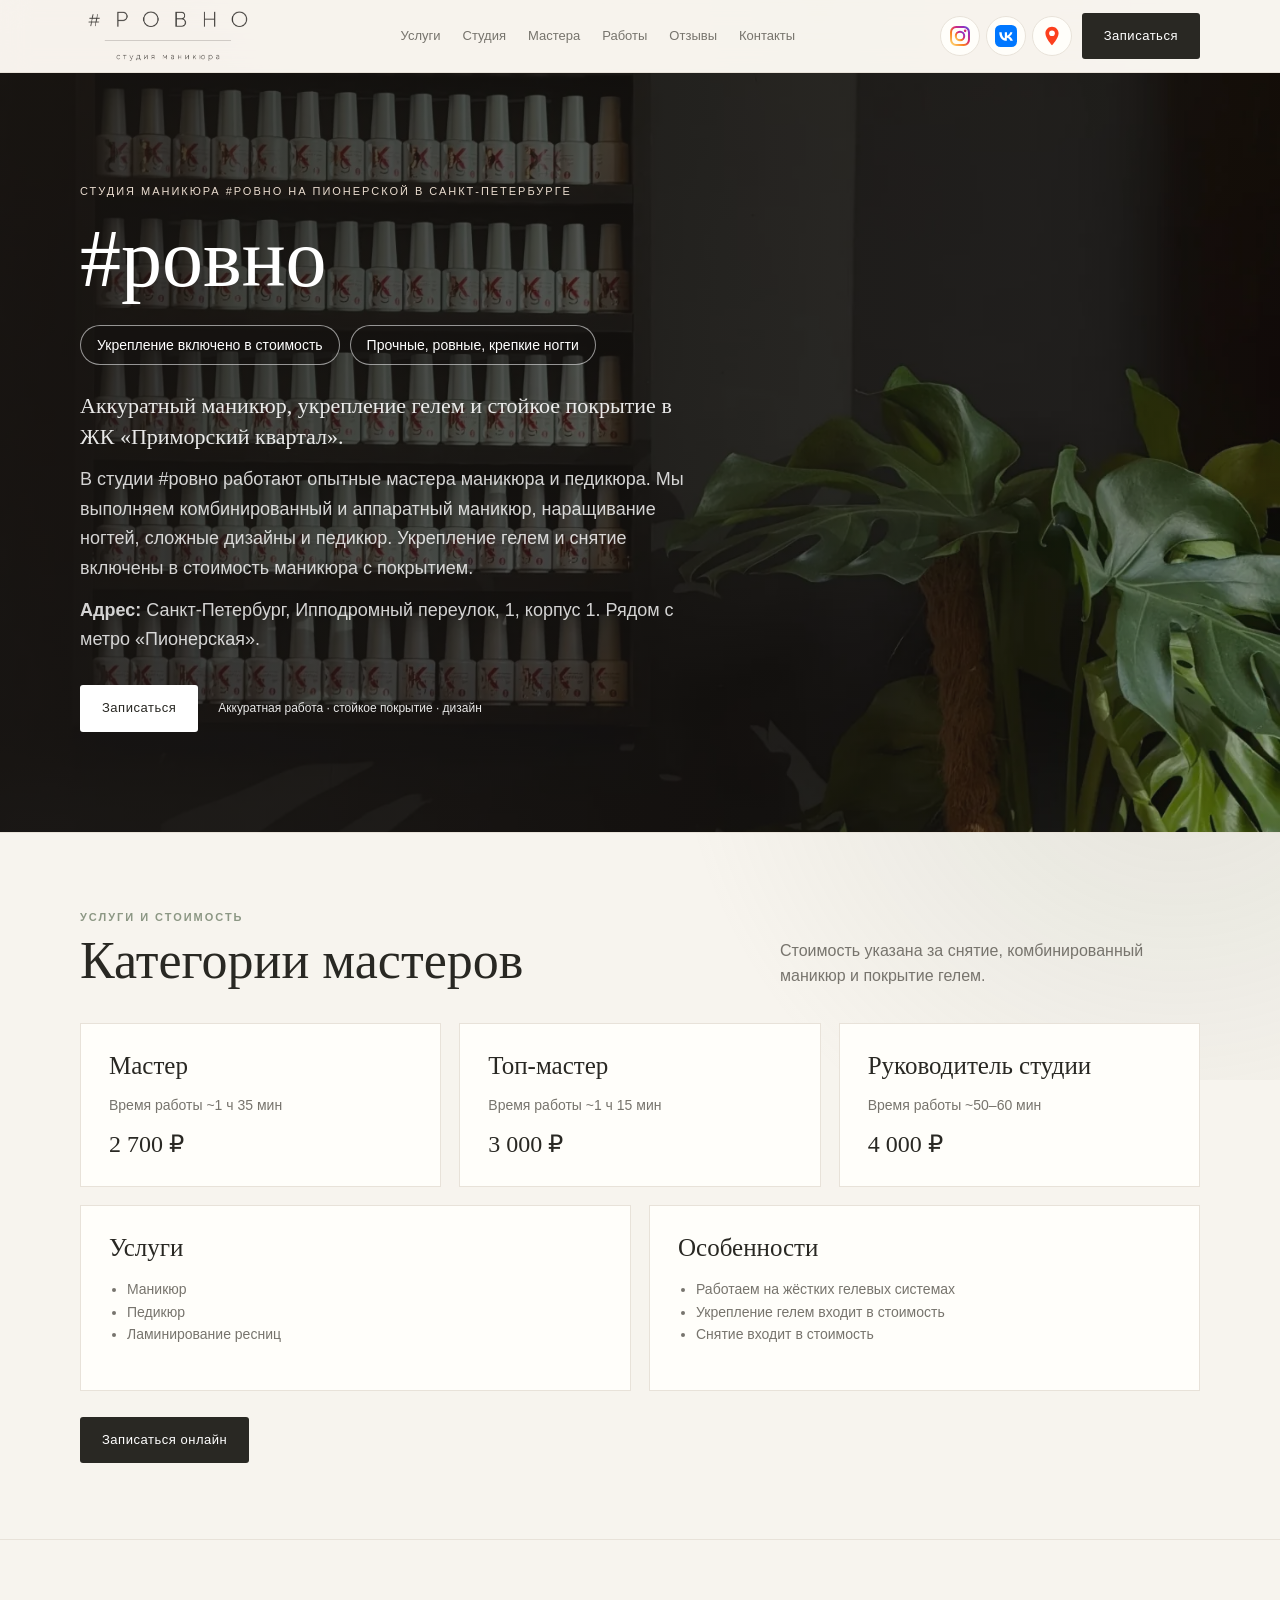
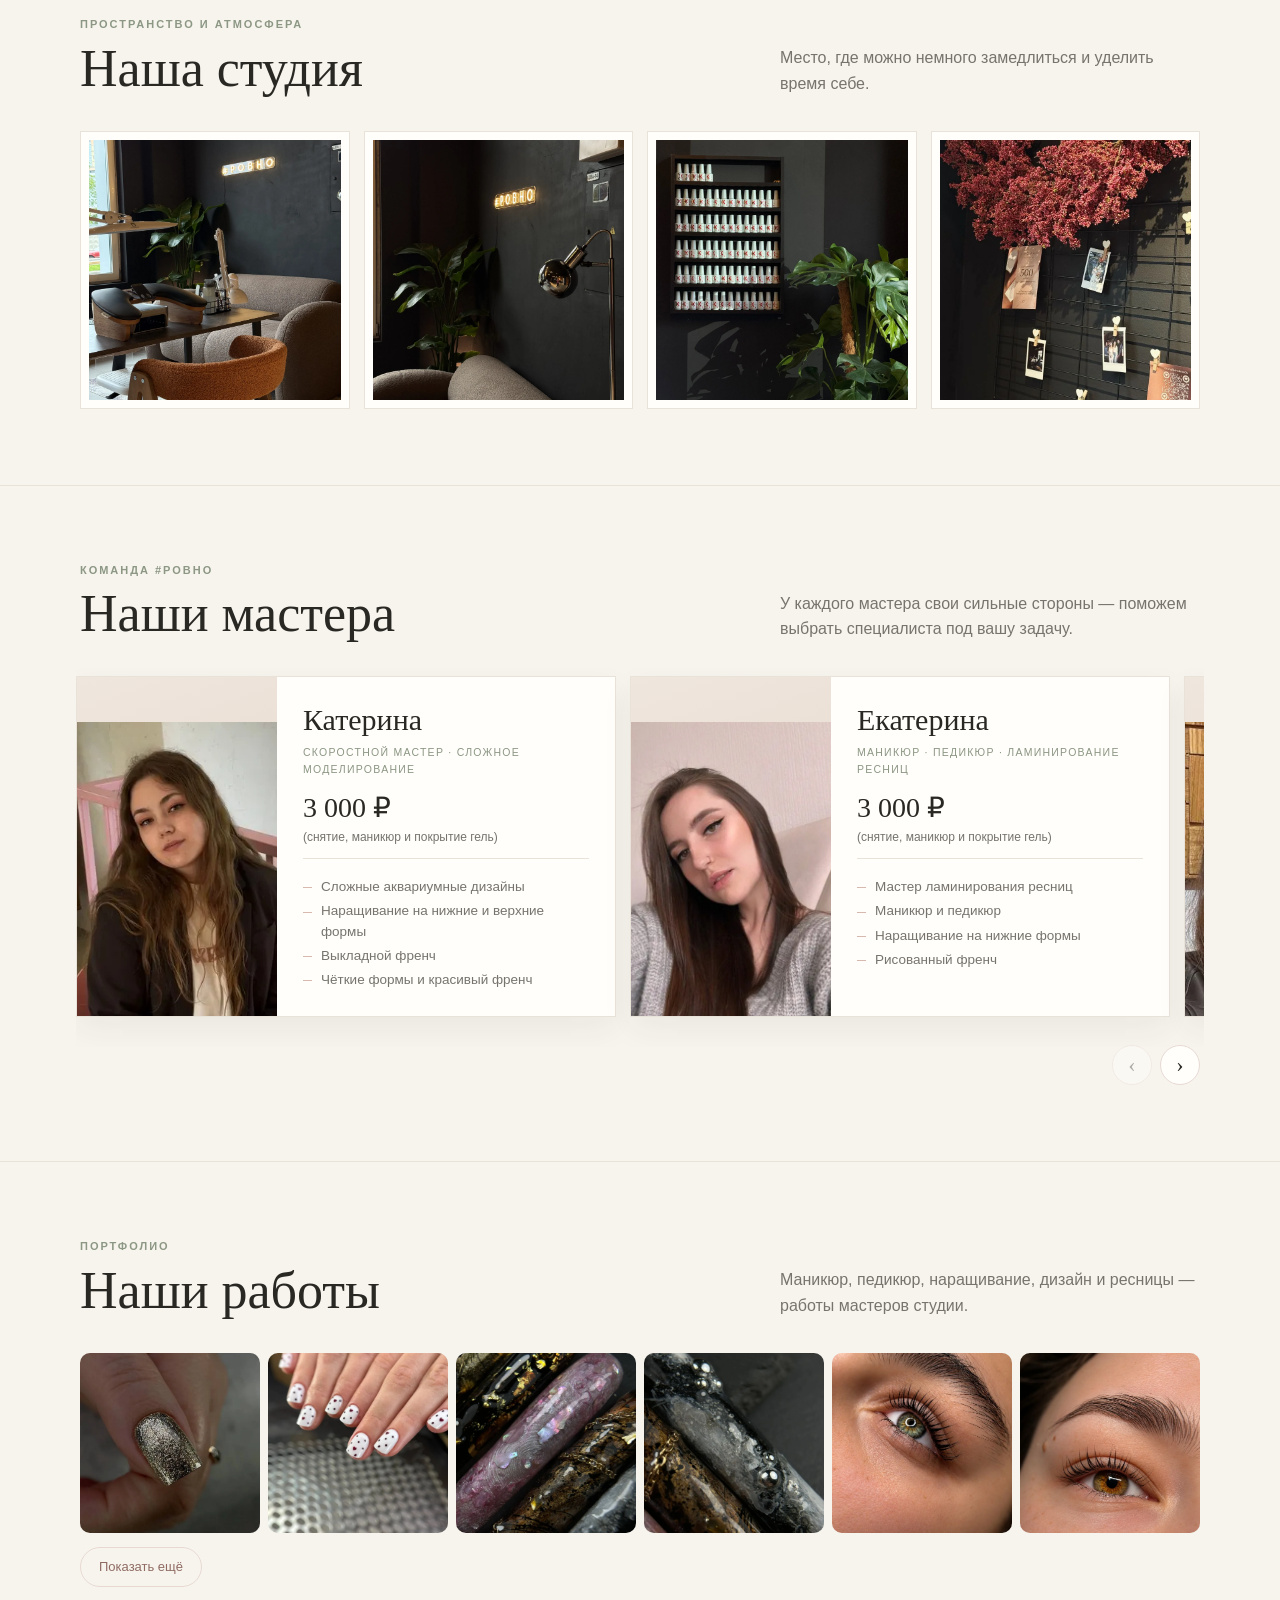
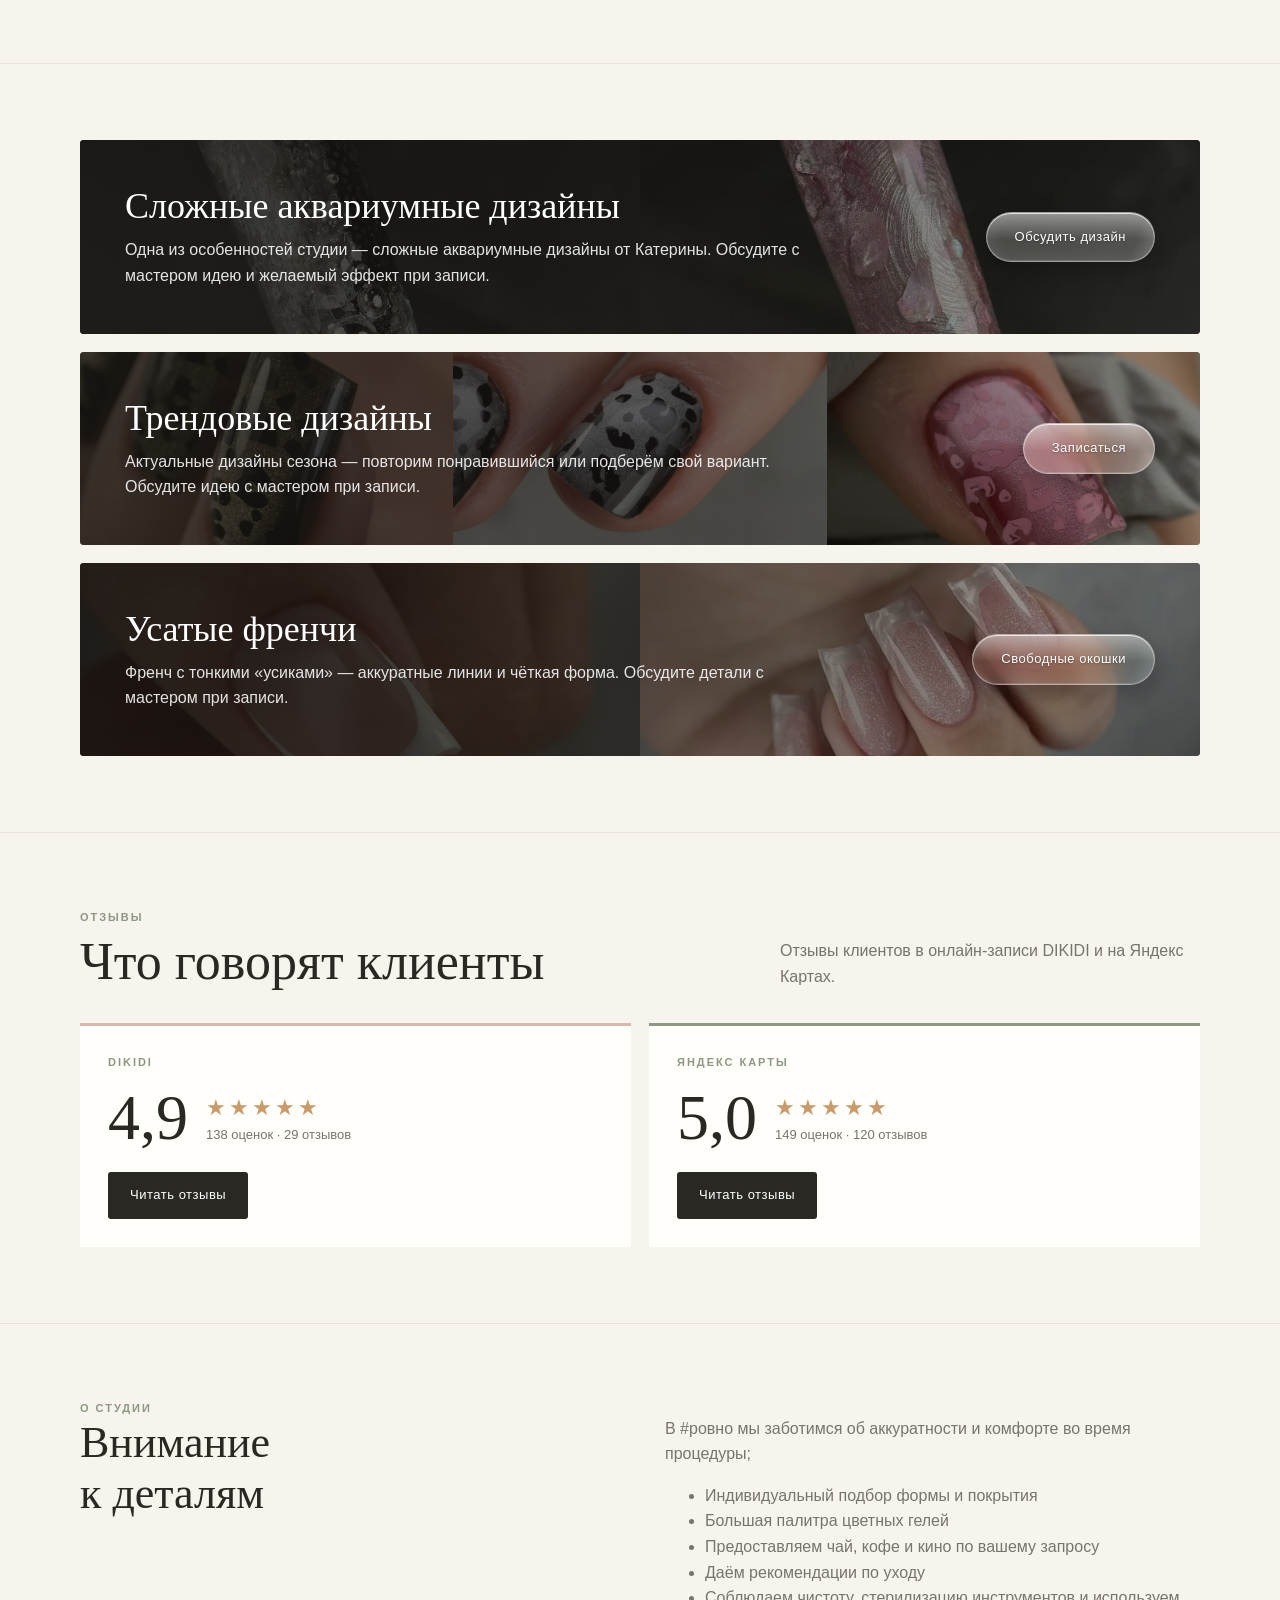
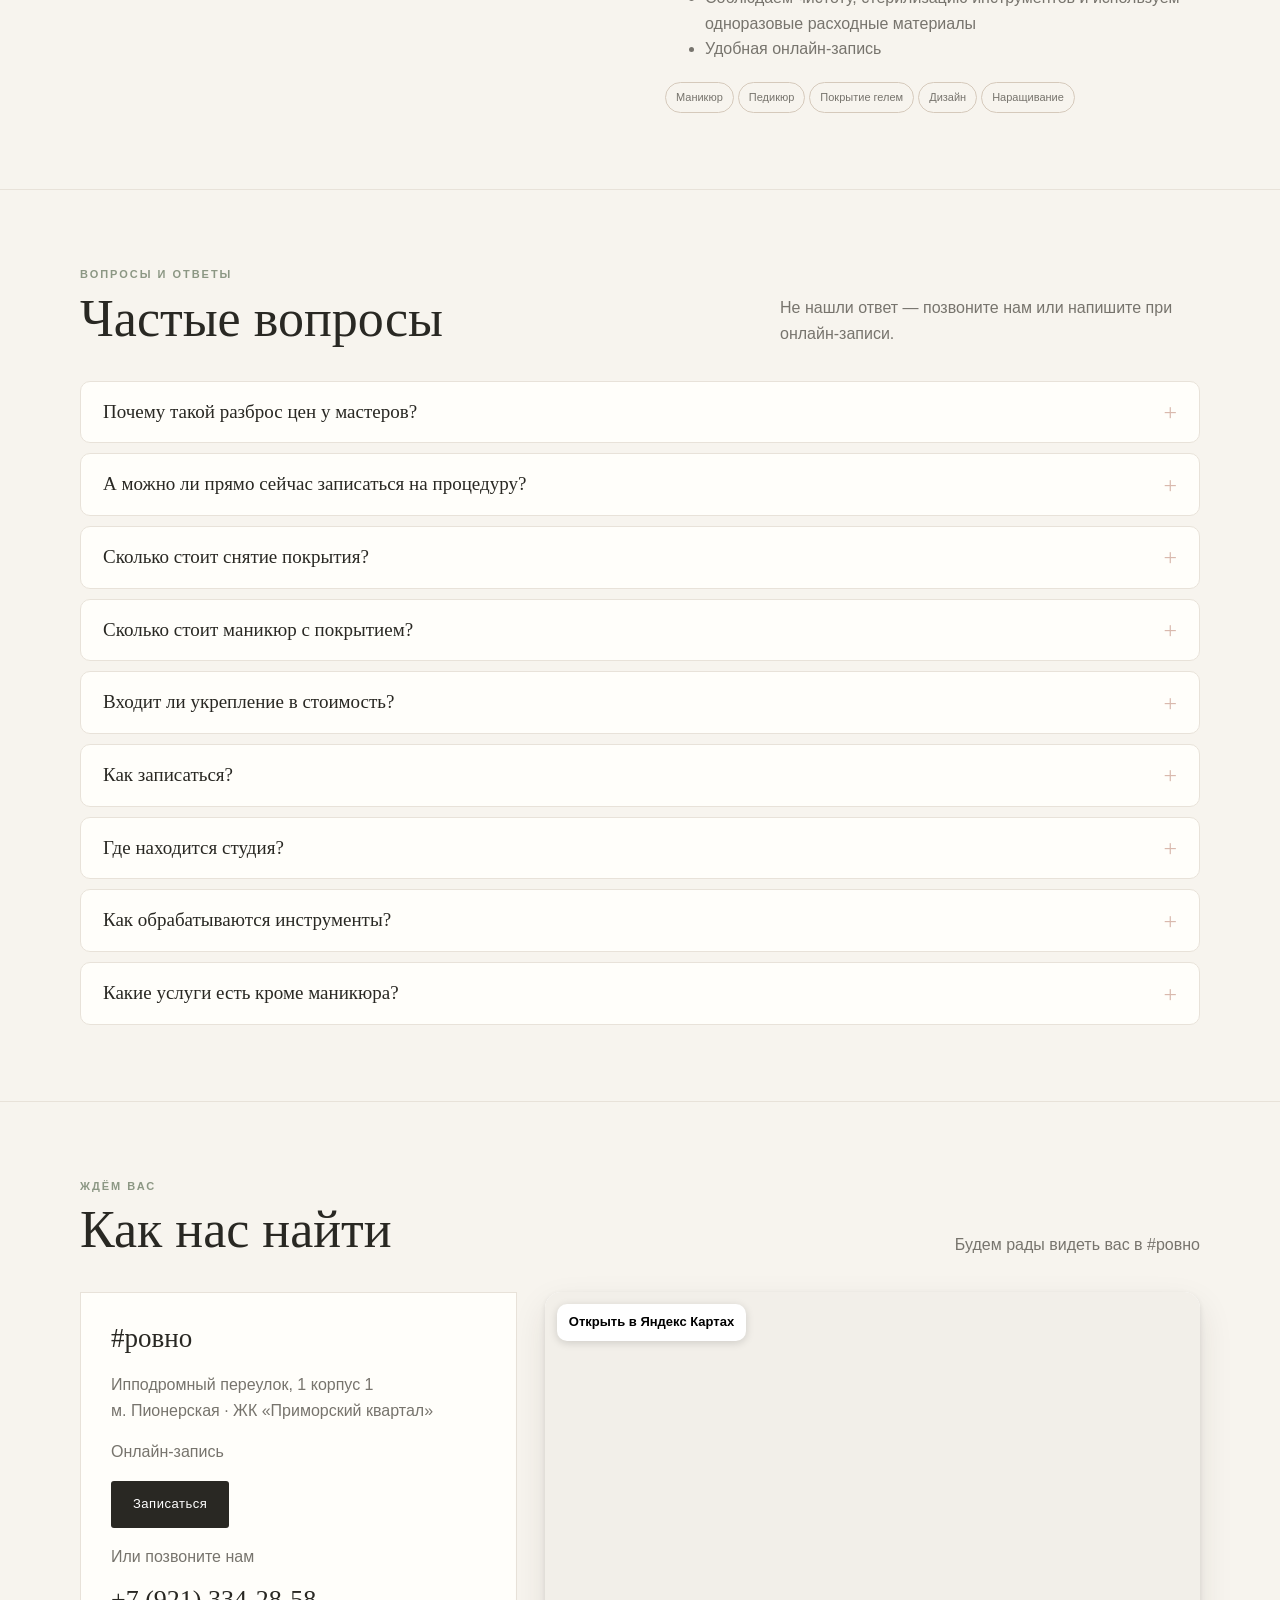
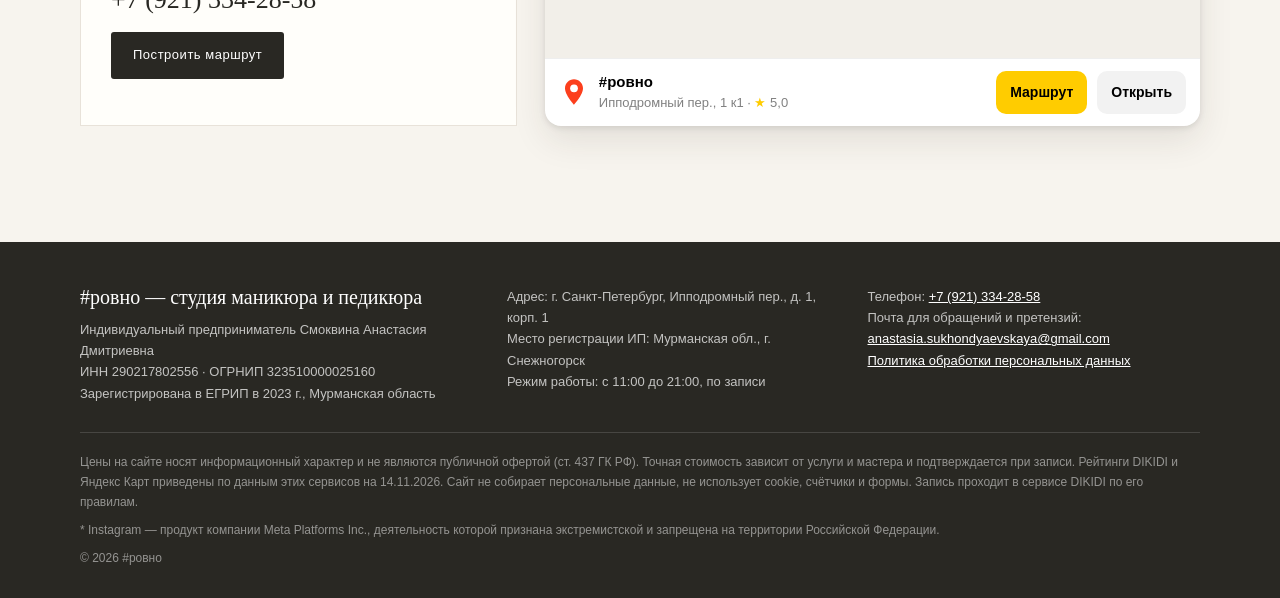
==== commit d63181ae: "Replace FAQ with nine updated questions and answers" ====
--- a/index.html
+++ b/index.html
@@ -90,6 +90,30 @@
   "mainEntity": [
     {
       "@type": "Question",
+      "name": "Почему такой разброс цен у мастеров?",
+      "acceptedAnswer": {
+        "@type": "Answer",
+        "text": "У нас работают мастера разных категорий. Стоимость зависит от опыта мастера и скорости выполнения работы."
+      }
+    },
+    {
+      "@type": "Question",
+      "name": "А можно ли прямо сейчас записаться на процедуру?",
+      "acceptedAnswer": {
+        "@type": "Answer",
+        "text": "Да, периодически у нас есть такая возможность."
+      }
+    },
+    {
+      "@type": "Question",
+      "name": "Сколько стоит снятие покрытия?",
+      "acceptedAnswer": {
+        "@type": "Answer",
+        "text": "Снятие входит в стоимость."
+      }
+    },
+    {
+      "@type": "Question",
       "name": "Сколько стоит маникюр с покрытием?",
       "acceptedAnswer": {
         "@type": "Answer",
@@ -101,23 +125,7 @@
       "name": "Входит ли укрепление в стоимость?",
       "acceptedAnswer": {
         "@type": "Answer",
-        "text": "Да. Укрепление гелем и снятие предыдущего покрытия включены в стоимость маникюра с покрытием."
-      }
-    },
-    {
-      "@type": "Question",
-      "name": "Почему такой разброс цен у мастеров?",
-      "acceptedAnswer": {
-        "@type": "Answer",
-        "text": "У нас работают мастера разных категорий. Стоимость зависит от опыта мастера и скорости выполнения работы."
-      }
-    },
-    {
-      "@type": "Question",
-      "name": "А можно ли прямо сейчас записаться на процедуру?",
-      "acceptedAnswer": {
-        "@type": "Answer",
-        "text": "Да, периодически у нас есть такая возможность."
+        "text": "Да. Мы работаем на жёстких гелевых системах. У нас большая палитра цветных и камуфлирующих гелей."
       }
     },
     {
@@ -141,7 +149,7 @@
       "name": "Как обрабатываются инструменты?",
       "acceptedAnswer": {
         "@type": "Answer",
-        "text": "Инструменты проходят стерилизацию, расходные материалы одноразовые."
+        "text": "Инструменты проходят обработку в 3 этапа:\n1 этап — предстерилизационная очистка.\n2 этап — сушка.\n3 этап — стерилизация.\nИнструменты хранятся в крафт-пакетах."
       }
     },
     {
@@ -149,7 +157,7 @@
       "name": "Какие услуги есть кроме маникюра?",
       "acceptedAnswer": {
         "@type": "Answer",
-        "text": "Педикюр (в том числе смарт-педикюр), аппаратный и комбинированный маникюр, наращивание на верхние и нижние формы, сложные дизайны — аквариумные, трендовые, усатые френчи, ламинирование ресниц."
+        "text": "Педикюр (в том числе смарт-педикюр),\nаппаратный и комбинированный маникюр,\nнаращивание на верхние и нижние формы,\nсложные дизайны: аквариумные, трендовые, усатые френчи,\nламинирование ресниц."
       }
     }
   ]
@@ -510,20 +518,24 @@
           </div>
           <div class="faq">
             <details class="faq-item">
+              <summary><h3>Почему такой разброс цен у мастеров?</h3></summary>
+              <p>У нас работают мастера разных категорий. Стоимость зависит от опыта мастера и скорости выполнения работы.</p>
+            </details>
+            <details class="faq-item">
+              <summary><h3>А можно ли прямо сейчас записаться на процедуру?</h3></summary>
+              <p>Да, периодически у нас есть такая возможность.</p>
+            </details>
+            <details class="faq-item">
+              <summary><h3>Сколько стоит снятие покрытия?</h3></summary>
+              <p>Снятие входит в стоимость.</p>
+            </details>
+            <details class="faq-item">
               <summary><h3>Сколько стоит маникюр с покрытием?</h3></summary>
               <p>От 2 700 ₽ у мастера, 3 000 ₽ у топ-мастера и 4 000 ₽ у руководителя студии. В стоимость входят снятие, комбинированный маникюр и покрытие гелем.</p>
             </details>
             <details class="faq-item">
               <summary><h3>Входит ли укрепление в стоимость?</h3></summary>
-              <p>Да. Укрепление гелем и снятие предыдущего покрытия включены в стоимость маникюра с покрытием.</p>
-            </details>
-            <details class="faq-item">
-              <summary><h3>Почему такой разброс цен у мастеров?</h3></summary>
-              <p>У нас работают мастера разных категорий. Стоимость зависит от опыта мастера и скорости выполнения работы.</p>
-            </details>
-            <details class="faq-item">
-              <summary><h3>А можно ли прямо сейчас записаться на процедуру?</h3></summary>
-              <p>Да, периодически у нас есть такая возможность.</p>
+              <p>Да. Мы работаем на жёстких гелевых системах. У нас большая палитра цветных и камуфлирующих гелей.</p>
             </details>
             <details class="faq-item">
               <summary><h3>Как записаться?</h3></summary>
@@ -535,11 +547,11 @@
             </details>
             <details class="faq-item">
               <summary><h3>Как обрабатываются инструменты?</h3></summary>
-              <p>Инструменты проходят стерилизацию, расходные материалы одноразовые.</p>
+              <p>Инструменты проходят обработку в 3 этапа:<br>1 этап — предстерилизационная очистка.<br>2 этап — сушка.<br>3 этап — стерилизация.<br>Инструменты хранятся в крафт-пакетах.</p>
             </details>
             <details class="faq-item">
               <summary><h3>Какие услуги есть кроме маникюра?</h3></summary>
-              <p>Педикюр (в том числе смарт-педикюр), аппаратный и комбинированный маникюр, наращивание на верхние и нижние формы, сложные дизайны — аквариумные, трендовые, усатые френчи, ламинирование ресниц.</p>
+              <p>Педикюр (в том числе смарт-педикюр),<br>аппаратный и комбинированный маникюр,<br>наращивание на верхние и нижние формы,<br>сложные дизайны: аквариумные, трендовые, усатые френчи,<br>ламинирование ресниц.</p>
             </details>
           </div>
         </div>
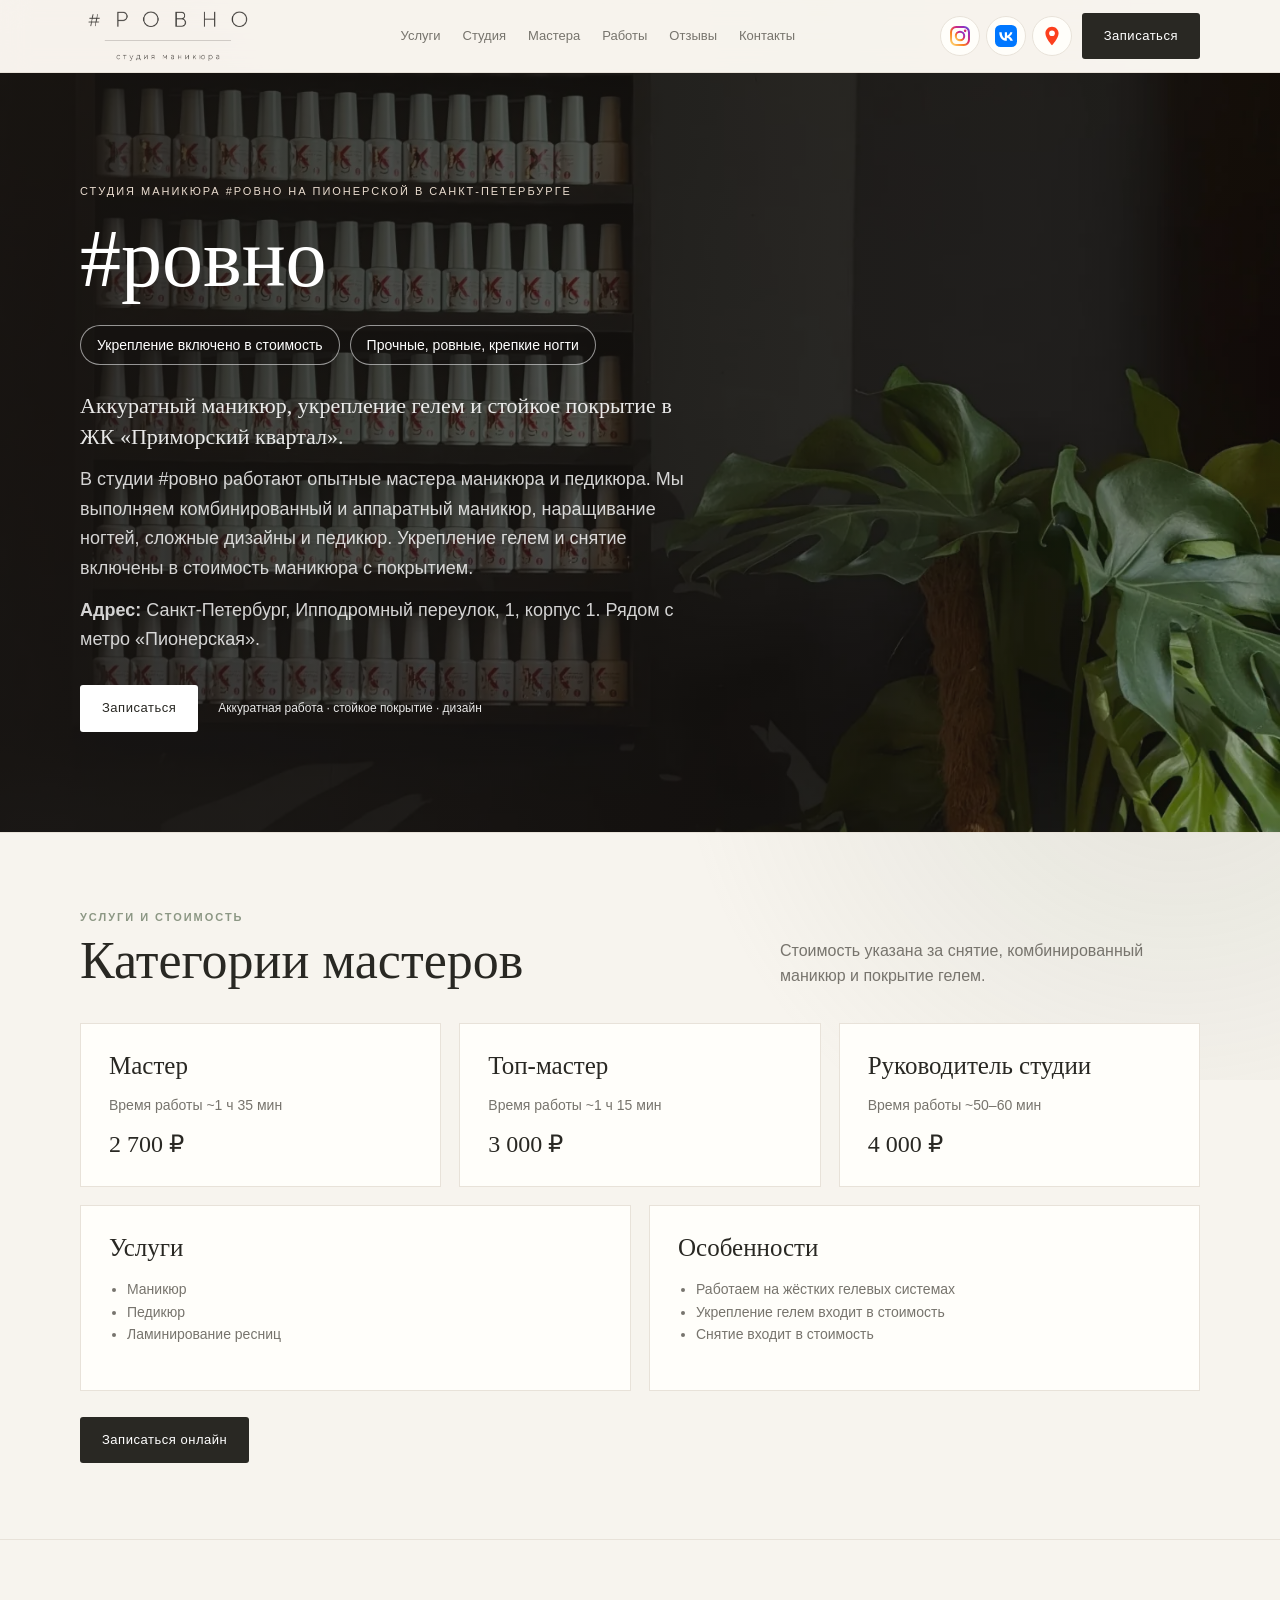
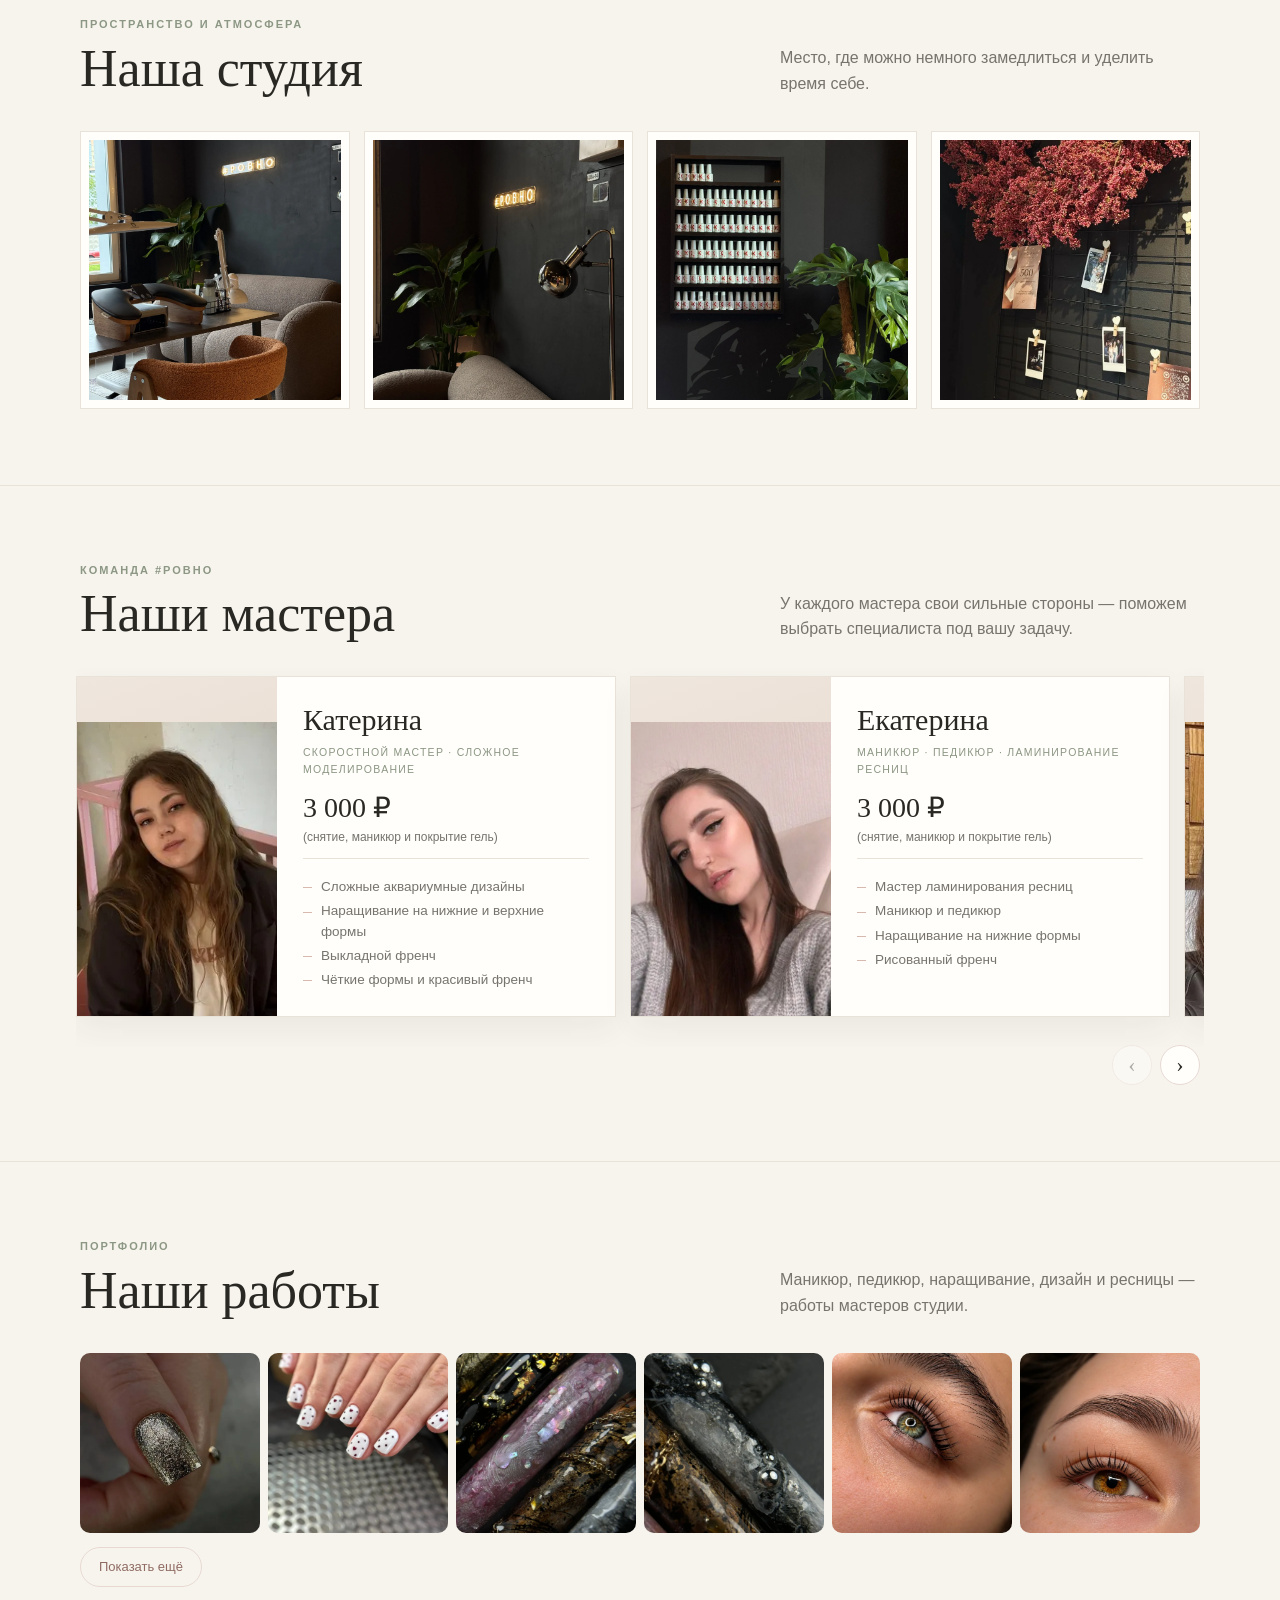
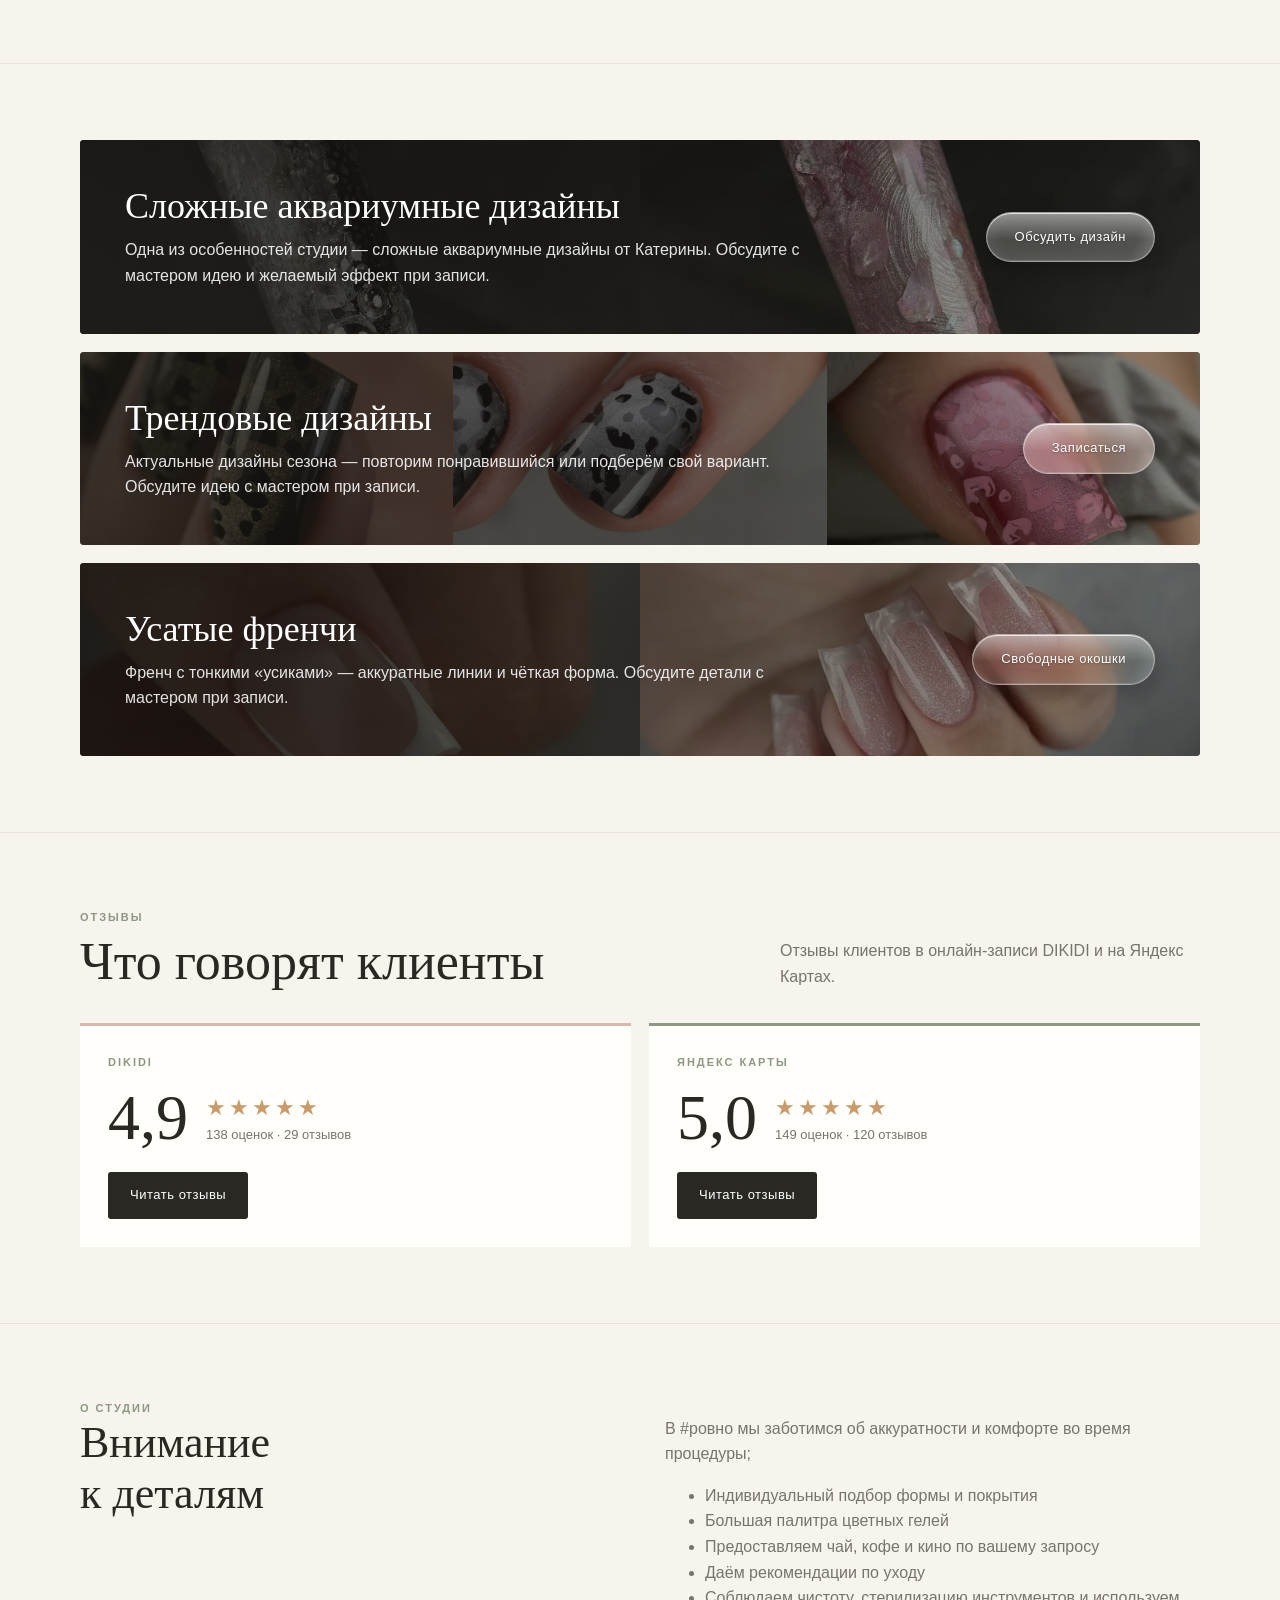
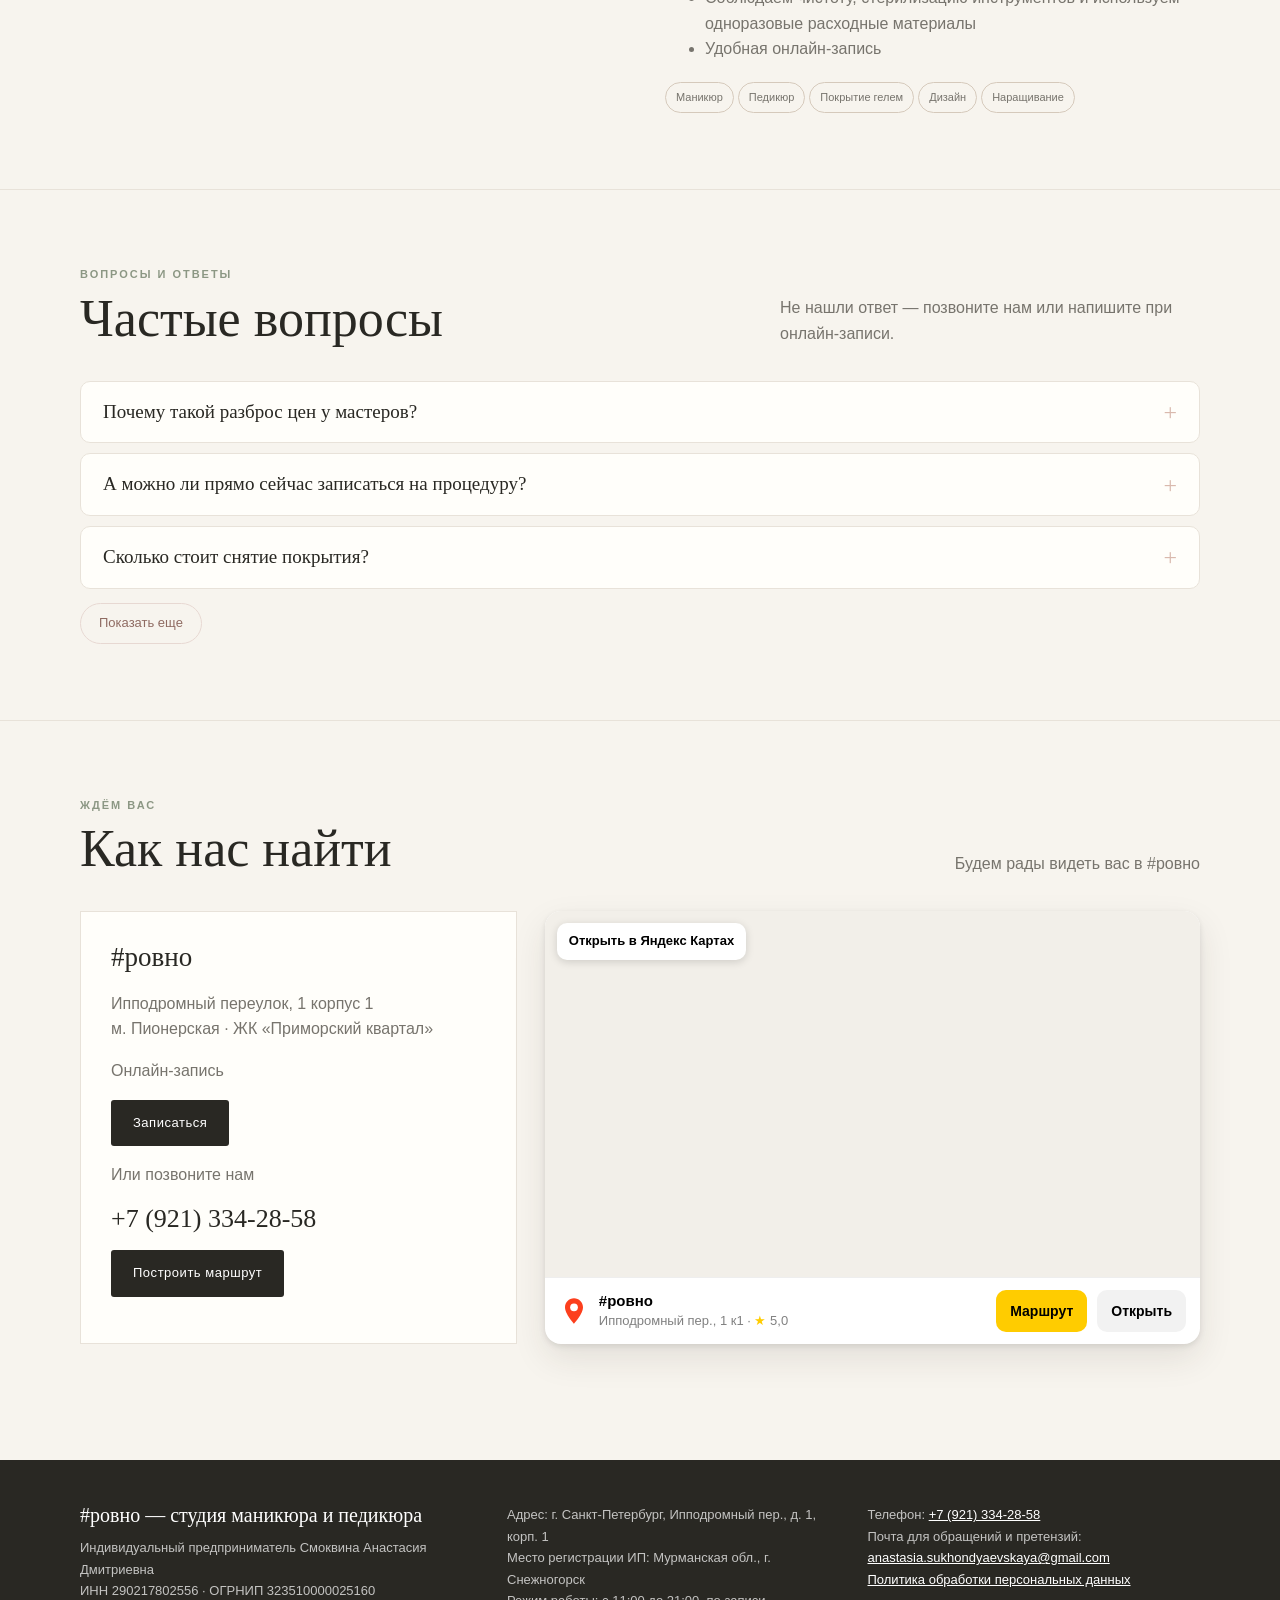
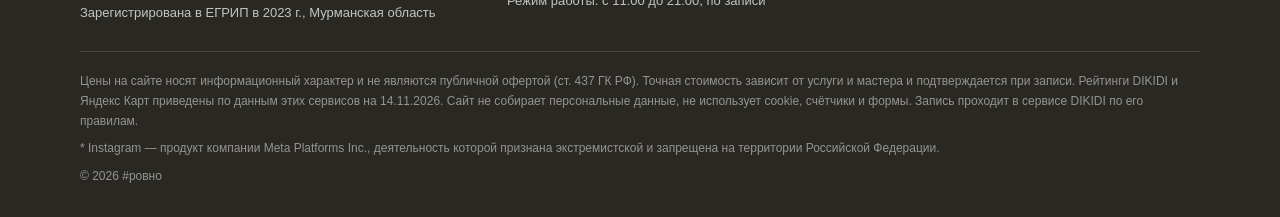
==== commit 4c1df7cd: "Show first three FAQ questions with accessible expand button" ====
--- a/index.html
+++ b/index.html
@@ -93,7 +93,7 @@
       "name": "Почему такой разброс цен у мастеров?",
       "acceptedAnswer": {
         "@type": "Answer",
-        "text": "У нас работают мастера разных категорий. Стоимость зависит от опыта мастера и скорости выполнения работы."
+        "text": "У нас работают мастера разных категорий Стоимость зависит от опыта мастера и скорости выполнения работы"
       }
     },
     {
@@ -101,7 +101,7 @@
       "name": "А можно ли прямо сейчас записаться на процедуру?",
       "acceptedAnswer": {
         "@type": "Answer",
-        "text": "Да, периодически у нас есть такая возможность."
+        "text": "Да, периодически у нас есть такая возможность"
       }
     },
     {
@@ -109,7 +109,7 @@
       "name": "Сколько стоит снятие покрытия?",
       "acceptedAnswer": {
         "@type": "Answer",
-        "text": "Снятие входит в стоимость."
+        "text": "Снятие входит в стоимость"
       }
     },
     {
@@ -117,7 +117,7 @@
       "name": "Сколько стоит маникюр с покрытием?",
       "acceptedAnswer": {
         "@type": "Answer",
-        "text": "От 2 700 ₽ у мастера, 3 000 ₽ у топ-мастера и 4 000 ₽ у руководителя студии. В стоимость входят снятие, комбинированный маникюр и покрытие гелем."
+        "text": "От 2 700 ₽ у мастера, 3 000 ₽ у топ-мастера и 4 000 ₽ у руководителя студии В стоимость входят снятие, комбинированный маникюр и покрытие гелем"
       }
     },
     {
@@ -125,7 +125,7 @@
       "name": "Входит ли укрепление в стоимость?",
       "acceptedAnswer": {
         "@type": "Answer",
-        "text": "Да. Мы работаем на жёстких гелевых системах. У нас большая палитра цветных и камуфлирующих гелей."
+        "text": "Да Мы работаем на жёстких гелевых системах У нас большая палитра цветных и камуфлирующих гелей"
       }
     },
     {
@@ -133,7 +133,7 @@
       "name": "Как записаться?",
       "acceptedAnswer": {
         "@type": "Answer",
-        "text": "Онлайн через DIKIDI в любое время или по телефону +7 (921) 334-28-58."
+        "text": "Онлайн через DIKIDI в любое время или по телефону +7 (921) 334-28-58"
       }
     },
     {
@@ -141,7 +141,7 @@
       "name": "Где находится студия?",
       "acceptedAnswer": {
         "@type": "Answer",
-        "text": "Санкт-Петербург, Ипподромный переулок, 1 корпус 1, ЖК «Приморский квартал», рядом с метро «Пионерская»."
+        "text": "Санкт-Петербург, Ипподромный переулок, 1 корпус 1, ЖК «Приморский квартал», рядом с метро «Пионерская»"
       }
     },
     {
@@ -149,7 +149,7 @@
       "name": "Как обрабатываются инструменты?",
       "acceptedAnswer": {
         "@type": "Answer",
-        "text": "Инструменты проходят обработку в 3 этапа:\n1 этап — предстерилизационная очистка.\n2 этап — сушка.\n3 этап — стерилизация.\nИнструменты хранятся в крафт-пакетах."
+        "text": "Инструменты проходят обработку в 3 этапа:\n1 этап — предстерилизационная очистка\n2 этап — сушка\n3 этап — стерилизация\nИнструменты хранятся в крафт-пакетах"
       }
     },
     {
@@ -157,7 +157,7 @@
       "name": "Какие услуги есть кроме маникюра?",
       "acceptedAnswer": {
         "@type": "Answer",
-        "text": "Педикюр (в том числе смарт-педикюр),\nаппаратный и комбинированный маникюр,\nнаращивание на верхние и нижние формы,\nсложные дизайны: аквариумные, трендовые, усатые френчи,\nламинирование ресниц."
+        "text": "Педикюр (в том числе смарт-педикюр)\n- аппаратный и комбинированный маникюр;\n- наращивание на верхние и нижние формы;\n- сложные дизайны: аквариумные трендовые усатые френчи;\n- ламинирование ресниц"
       }
     }
   ]
@@ -516,44 +516,45 @@
             </div>
             <p>Не нашли ответ — позвоните нам или напишите при онлайн-записи.</p>
           </div>
-          <div class="faq">
+          <div class="faq" id="faq-list">
             <details class="faq-item">
               <summary><h3>Почему такой разброс цен у мастеров?</h3></summary>
-              <p>У нас работают мастера разных категорий. Стоимость зависит от опыта мастера и скорости выполнения работы.</p>
+              <p>У нас работают мастера разных категорий Стоимость зависит от опыта мастера и скорости выполнения работы</p>
             </details>
             <details class="faq-item">
               <summary><h3>А можно ли прямо сейчас записаться на процедуру?</h3></summary>
-              <p>Да, периодически у нас есть такая возможность.</p>
+              <p>Да, периодически у нас есть такая возможность</p>
             </details>
             <details class="faq-item">
               <summary><h3>Сколько стоит снятие покрытия?</h3></summary>
-              <p>Снятие входит в стоимость.</p>
+              <p>Снятие входит в стоимость</p>
             </details>
             <details class="faq-item">
               <summary><h3>Сколько стоит маникюр с покрытием?</h3></summary>
-              <p>От 2 700 ₽ у мастера, 3 000 ₽ у топ-мастера и 4 000 ₽ у руководителя студии. В стоимость входят снятие, комбинированный маникюр и покрытие гелем.</p>
+              <p>От 2 700 ₽ у мастера, 3 000 ₽ у топ-мастера и 4 000 ₽ у руководителя студии В стоимость входят снятие, комбинированный маникюр и покрытие гелем</p>
             </details>
             <details class="faq-item">
               <summary><h3>Входит ли укрепление в стоимость?</h3></summary>
-              <p>Да. Мы работаем на жёстких гелевых системах. У нас большая палитра цветных и камуфлирующих гелей.</p>
+              <p>Да Мы работаем на жёстких гелевых системах У нас большая палитра цветных и камуфлирующих гелей</p>
             </details>
             <details class="faq-item">
               <summary><h3>Как записаться?</h3></summary>
-              <p>Онлайн через DIKIDI в любое время или по телефону +7 (921) 334-28-58.</p>
+              <p>Онлайн через DIKIDI в любое время или по телефону +7 (921) 334-28-58</p>
             </details>
             <details class="faq-item">
               <summary><h3>Где находится студия?</h3></summary>
-              <p>Санкт-Петербург, Ипподромный переулок, 1 корпус 1, ЖК «Приморский квартал», рядом с метро «Пионерская».</p>
+              <p>Санкт-Петербург, Ипподромный переулок, 1 корпус 1, ЖК «Приморский квартал», рядом с метро «Пионерская»</p>
             </details>
             <details class="faq-item">
               <summary><h3>Как обрабатываются инструменты?</h3></summary>
-              <p>Инструменты проходят обработку в 3 этапа:<br>1 этап — предстерилизационная очистка.<br>2 этап — сушка.<br>3 этап — стерилизация.<br>Инструменты хранятся в крафт-пакетах.</p>
+              <p>Инструменты проходят обработку в 3 этапа:<br>1 этап — предстерилизационная очистка<br>2 этап — сушка<br>3 этап — стерилизация<br>Инструменты хранятся в крафт-пакетах</p>
             </details>
             <details class="faq-item">
               <summary><h3>Какие услуги есть кроме маникюра?</h3></summary>
-              <p>Педикюр (в том числе смарт-педикюр),<br>аппаратный и комбинированный маникюр,<br>наращивание на верхние и нижние формы,<br>сложные дизайны: аквариумные, трендовые, усатые френчи,<br>ламинирование ресниц.</p>
-            </details>
-          </div>
+              <p>Педикюр (в том числе смарт-педикюр)<br>- аппаратный и комбинированный маникюр;<br>- наращивание на верхние и нижние формы;<br>- сложные дизайны: аквариумные трендовые усатые френчи;<br>- ламинирование ресниц</p>
+            </details>
+          </div>
+          <button type="button" class="service-more faq-more" hidden aria-expanded="false" aria-controls="faq-list">Показать еще</button>
         </div>
       </section>
       <section id="contacts">
@@ -628,6 +629,6 @@
       <button type="button" class="lb-prev" aria-label="Предыдущее фото">‹</button>
       <button type="button" class="lb-next" aria-label="Следующее фото">›</button>
     </div>
-    <script src="js/main.js?v=20261115-15"></script>
+    <script src="js/main.js?v=20261116-faq-more"></script>
   </body>
 </html>
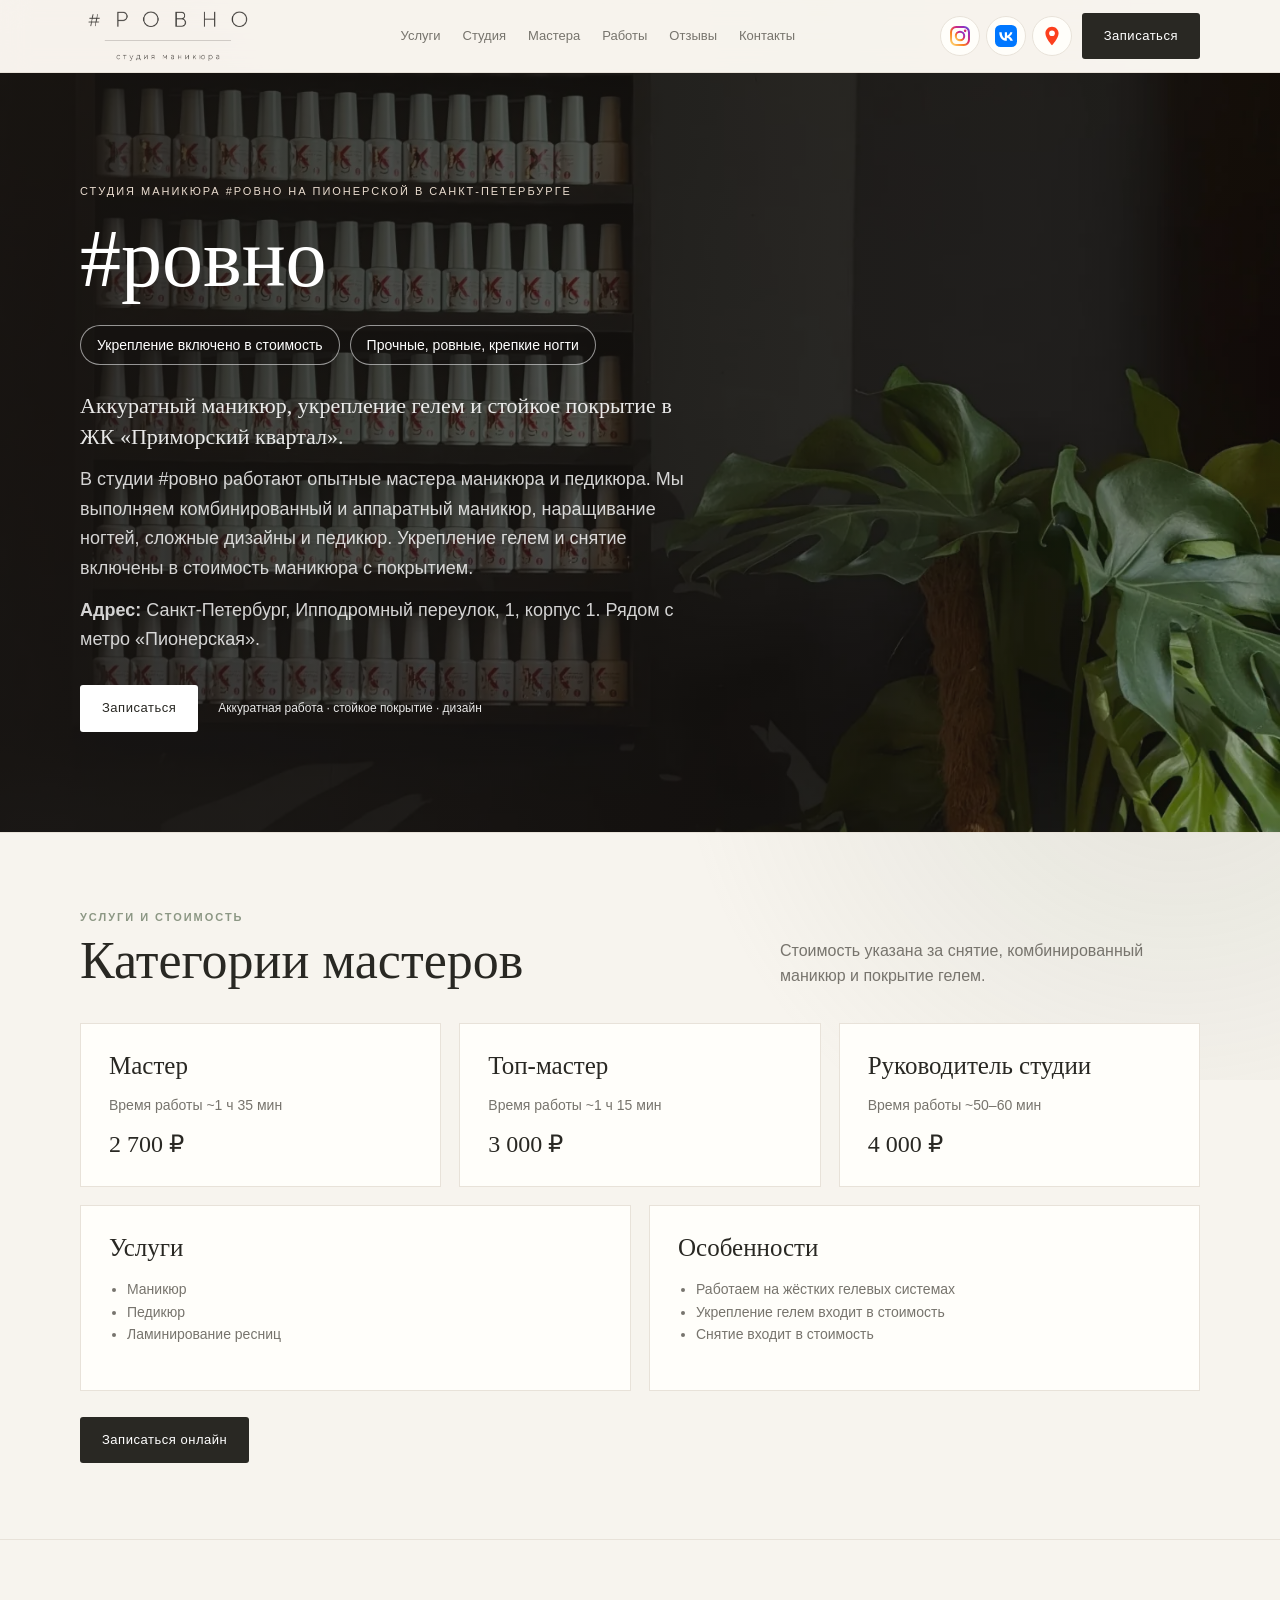
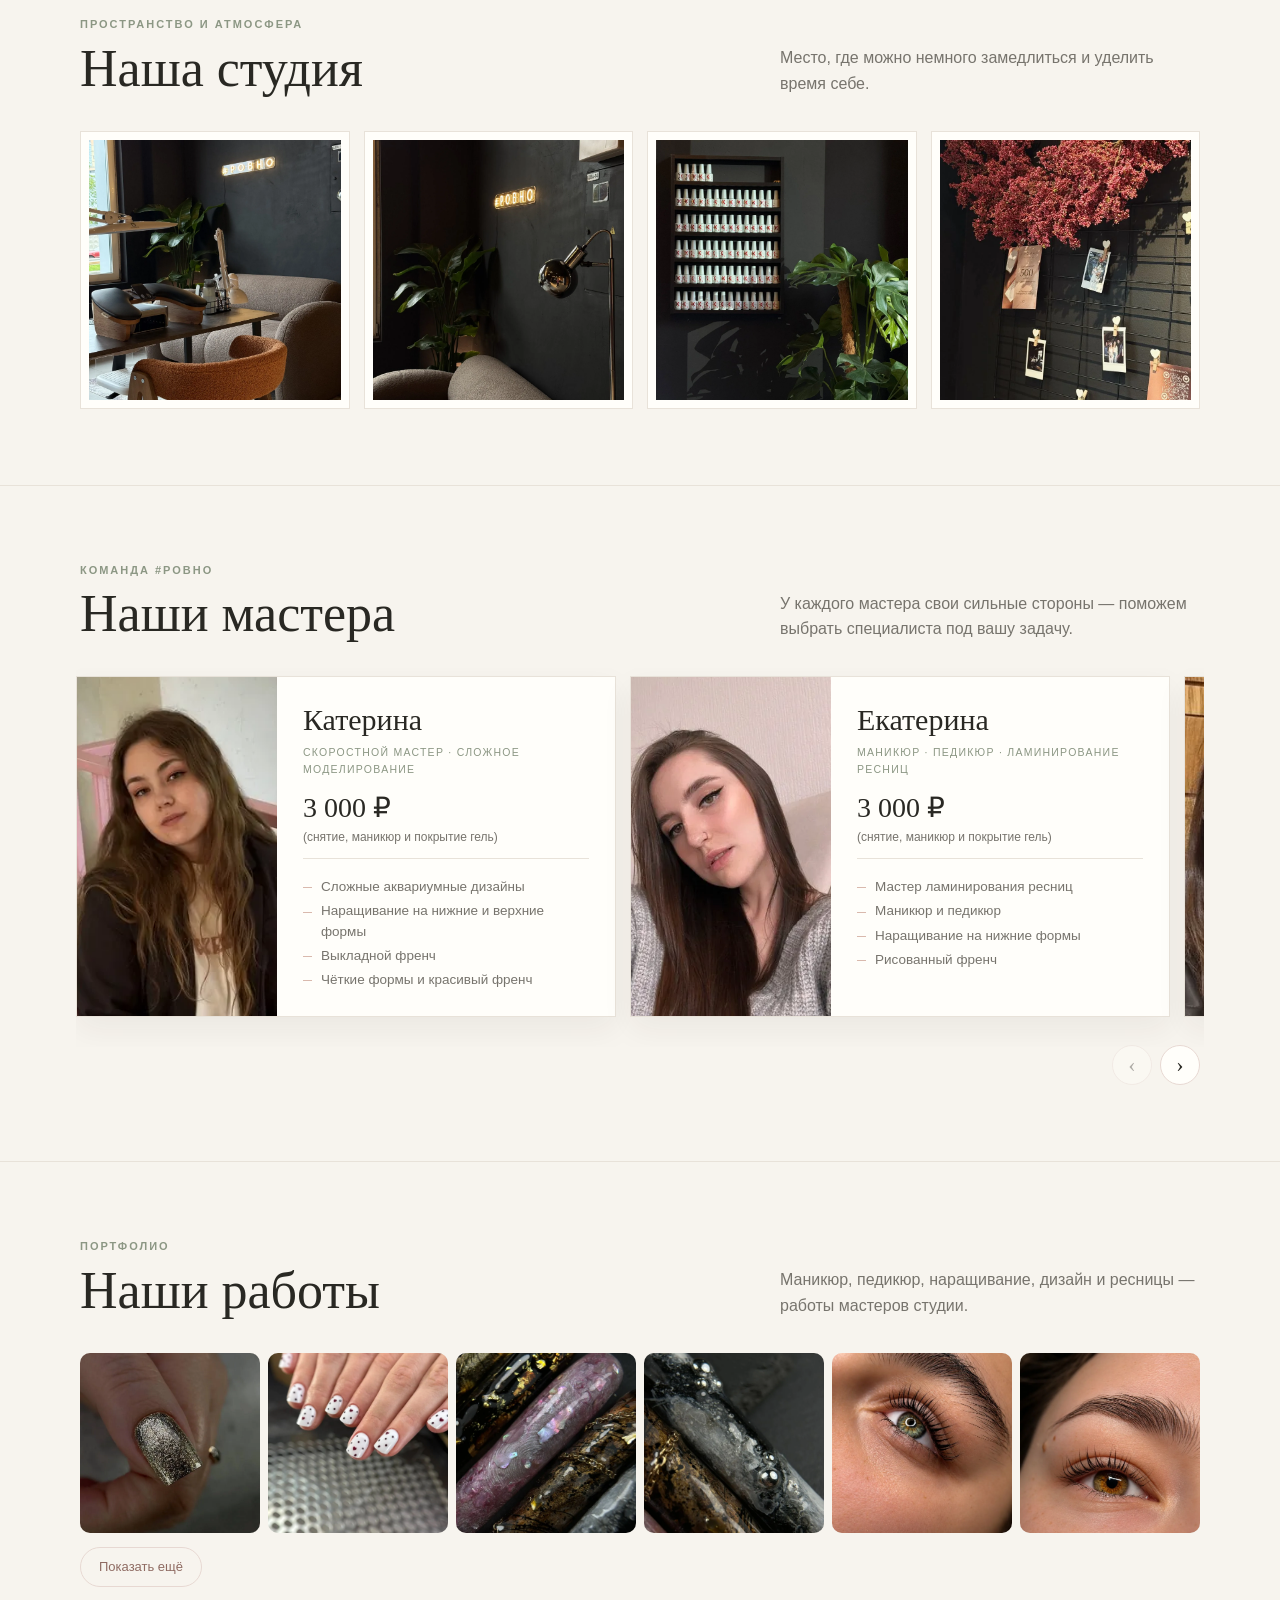
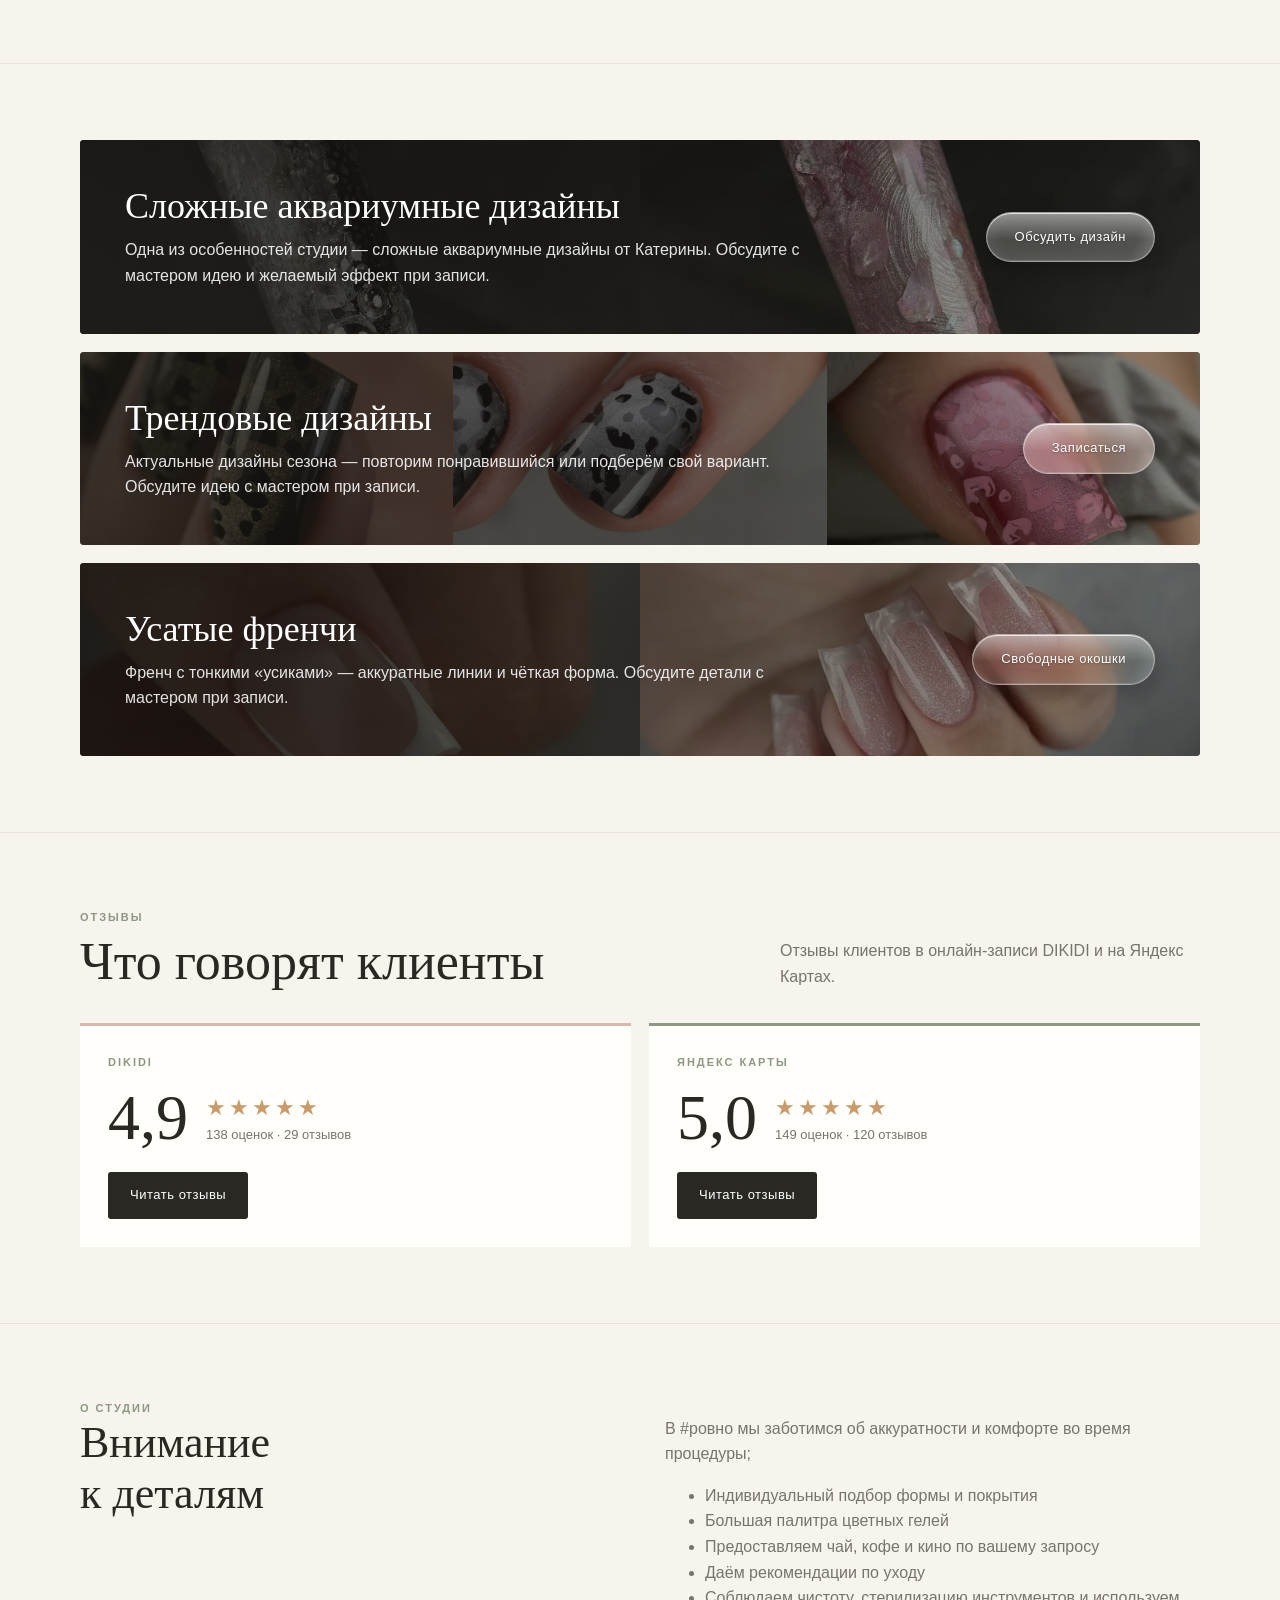
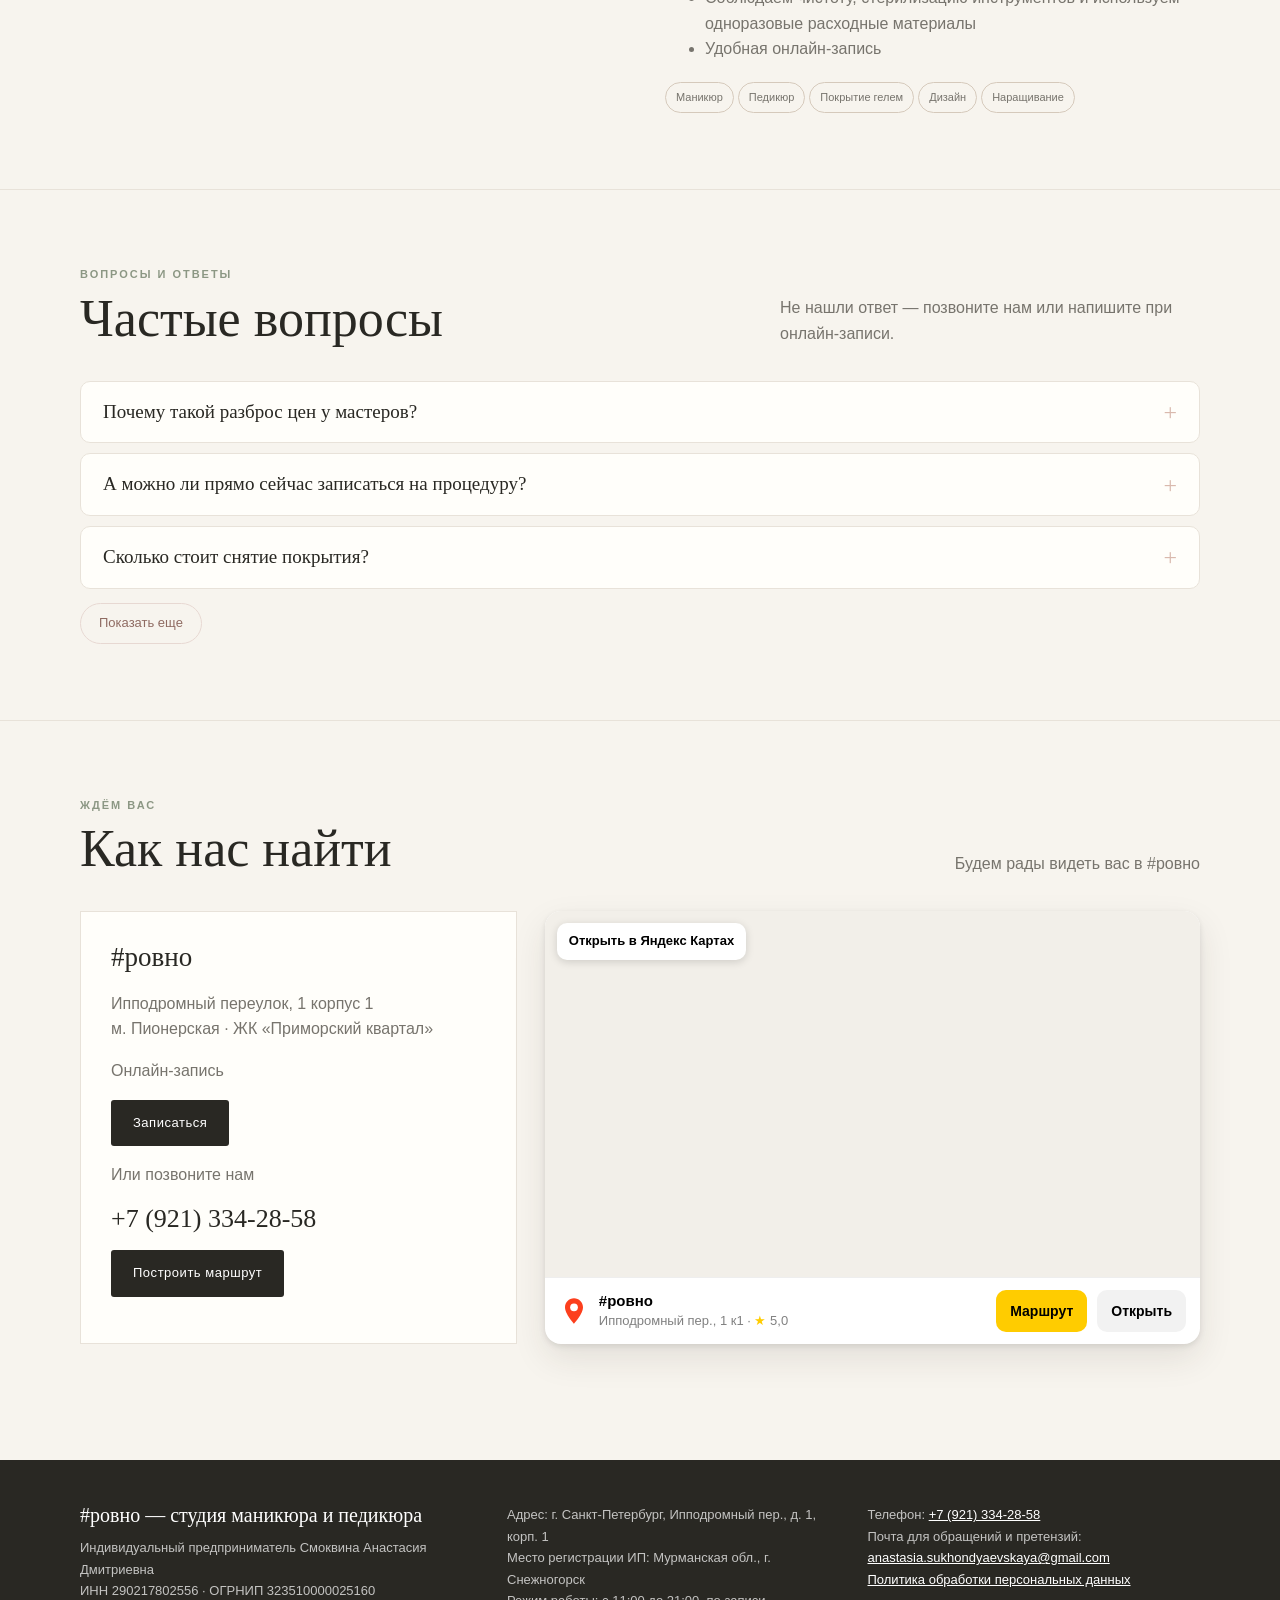
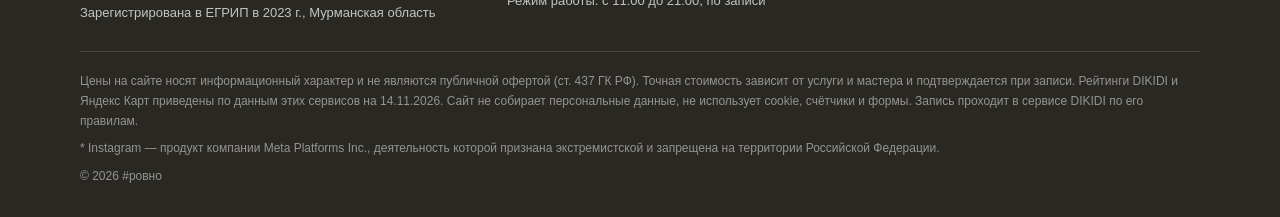
==== commit 6868a261: "Refresh stylesheet cache for desktop photo alignment" ====
--- a/index.html
+++ b/index.html
@@ -17,7 +17,7 @@
     <meta property="og:url" content="https://aleksejsuhondaevskij-commits.github.io/rovno-site/">
     <meta property="og:image" content="https://aleksejsuhondaevskij-commits.github.io/rovno-site/img/hero-2.jpg">
     <!-- ПОДКЛЮЧИТЬ: подтверждение Яндекс Вебмастера и Google Search Console — вставить сюда их meta-теги -->
-    <link rel="stylesheet" href="css/style.css?v=20261115-15">
+    <link rel="stylesheet" href="css/style.css?v=20261116-photos">
     <script type="application/ld+json">
 {
   "@context": "https://schema.org",
@@ -125,7 +125,7 @@
       "name": "Входит ли укрепление в стоимость?",
       "acceptedAnswer": {
         "@type": "Answer",
-        "text": "Да Мы работаем на жёстких гелевых системах У нас большая палитра цветных и камуфлирующих гелей"
+        "text": "Да. Мы работаем на жестких гелевых системах. У нас большая палитра цветных и камуфлирующих гелей"
       }
     },
     {
@@ -535,7 +535,7 @@
             </details>
             <details class="faq-item">
               <summary><h3>Входит ли укрепление в стоимость?</h3></summary>
-              <p>Да Мы работаем на жёстких гелевых системах У нас большая палитра цветных и камуфлирующих гелей</p>
+              <p>Да. Мы работаем на жестких гелевых системах. У нас большая палитра цветных и камуфлирующих гелей</p>
             </details>
             <details class="faq-item">
               <summary><h3>Как записаться?</h3></summary>
--- a/css/style.css
+++ b/css/style.css
@@ -2008,3 +2008,25 @@
     font-size: 17px;
   }
 }
+
+/* На компьютере фото мастера заполняет карточку без пустой полосы */
+@media (min-width: 801px) {
+  .master-photo {
+    position: relative;
+    min-height: 0;
+  }
+  .master-photo picture {
+    display: block;
+    position: absolute;
+    inset: 0;
+  }
+  .master-photo img {
+    position: absolute;
+    inset: 0;
+    display: block;
+    width: 100%;
+    height: 100%;
+    object-fit: cover;
+    object-position: center;
+  }
+}
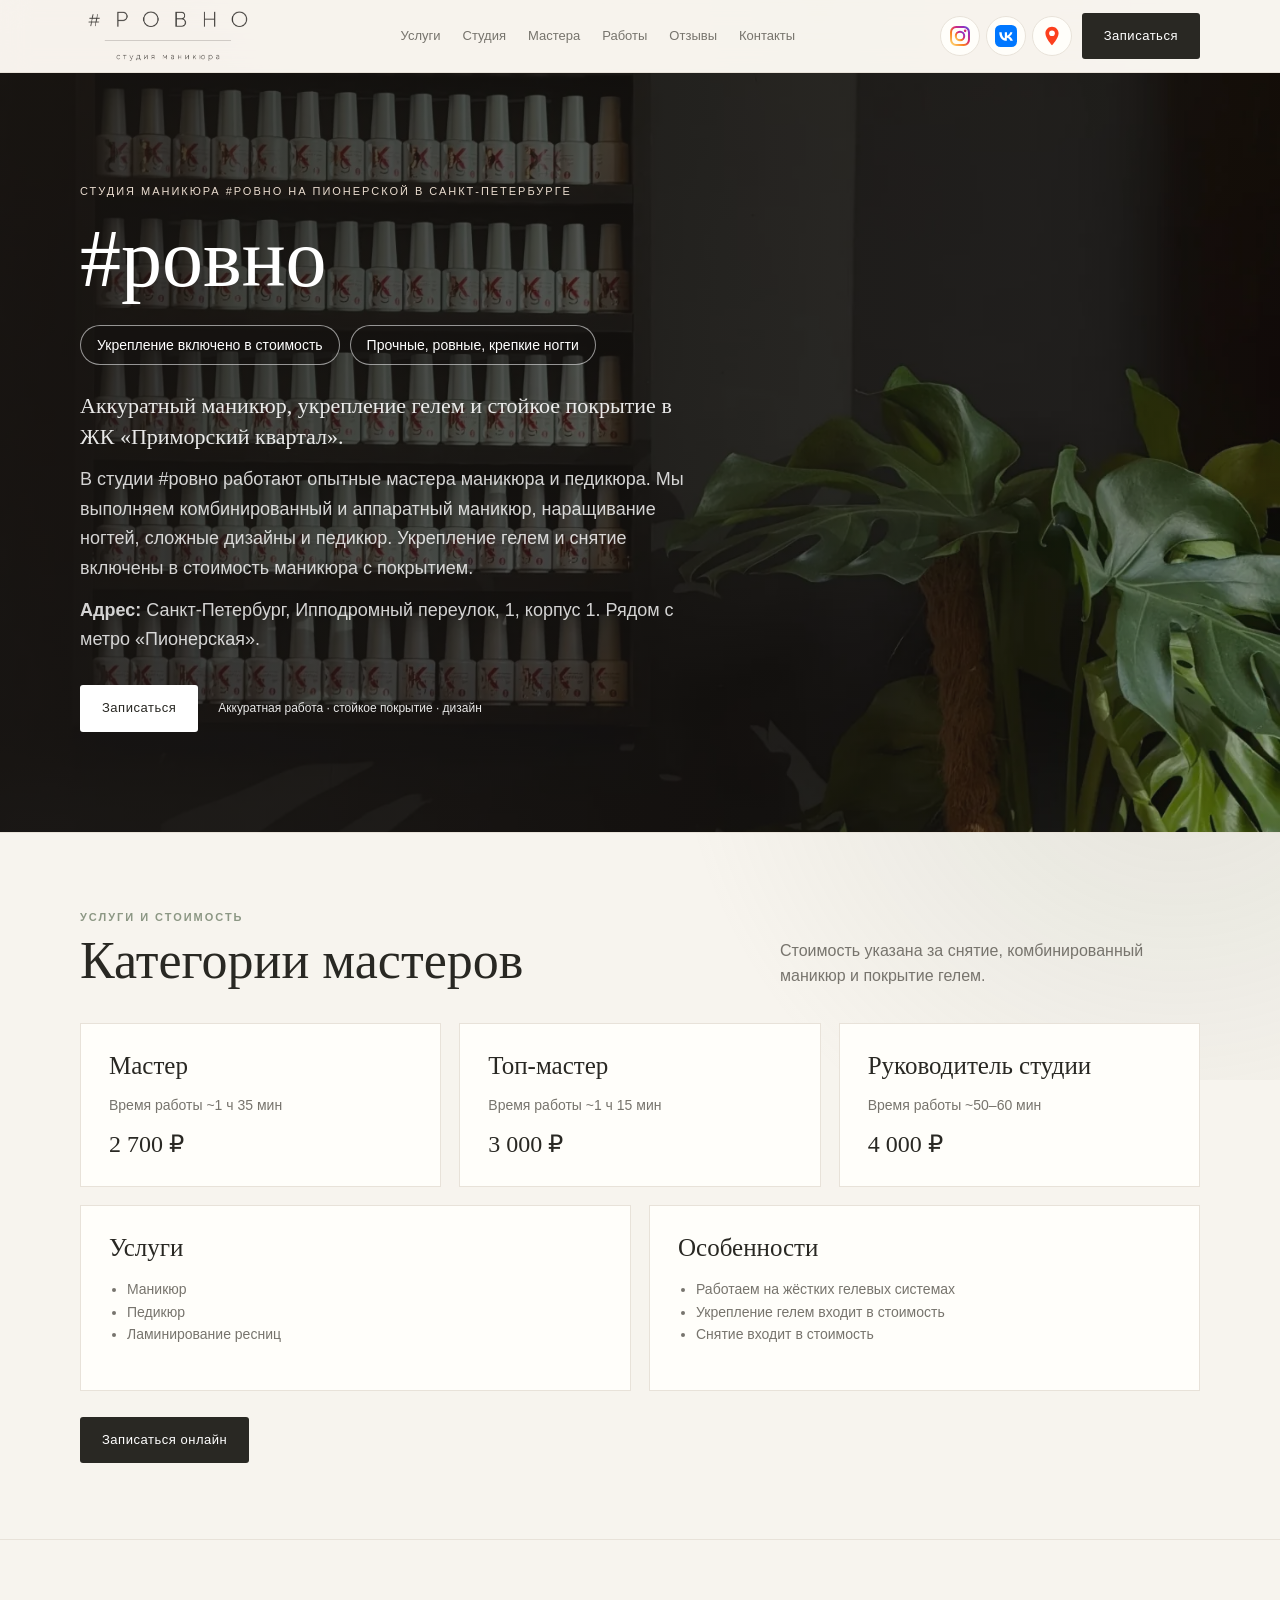
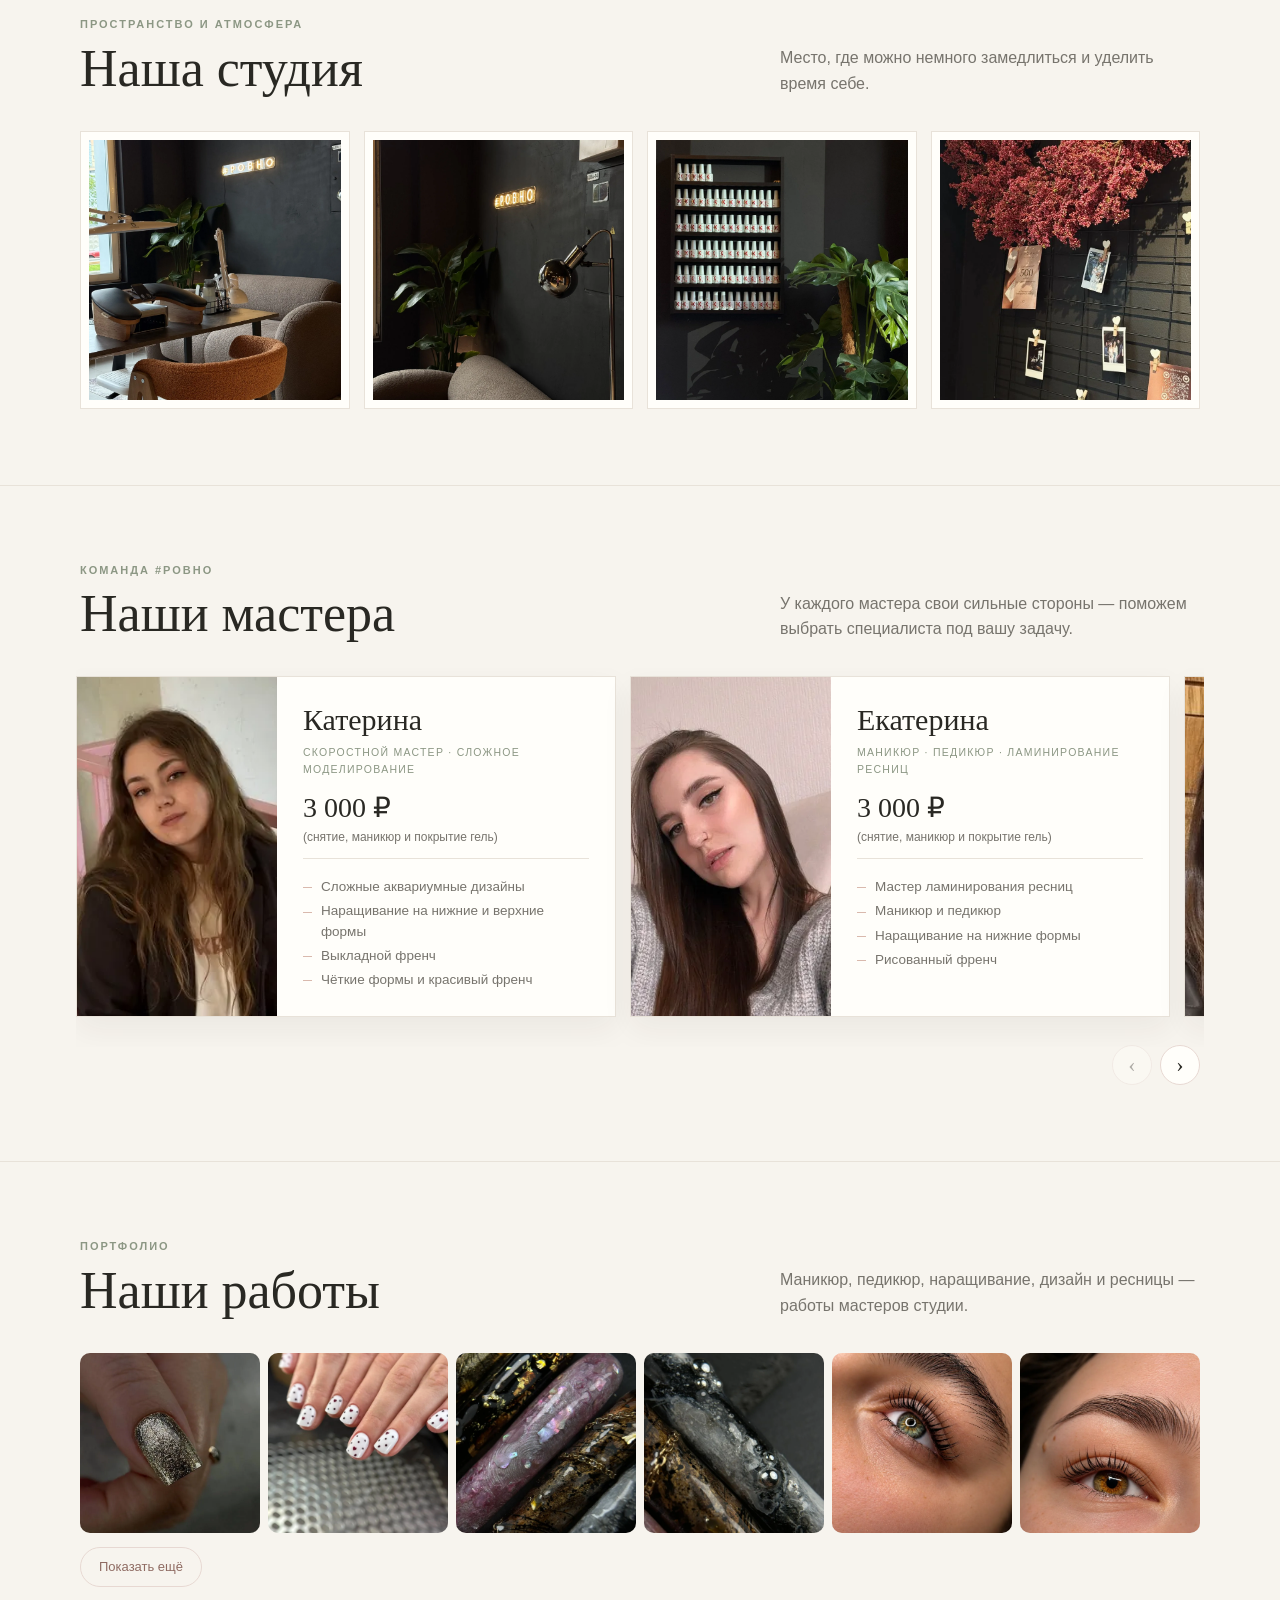
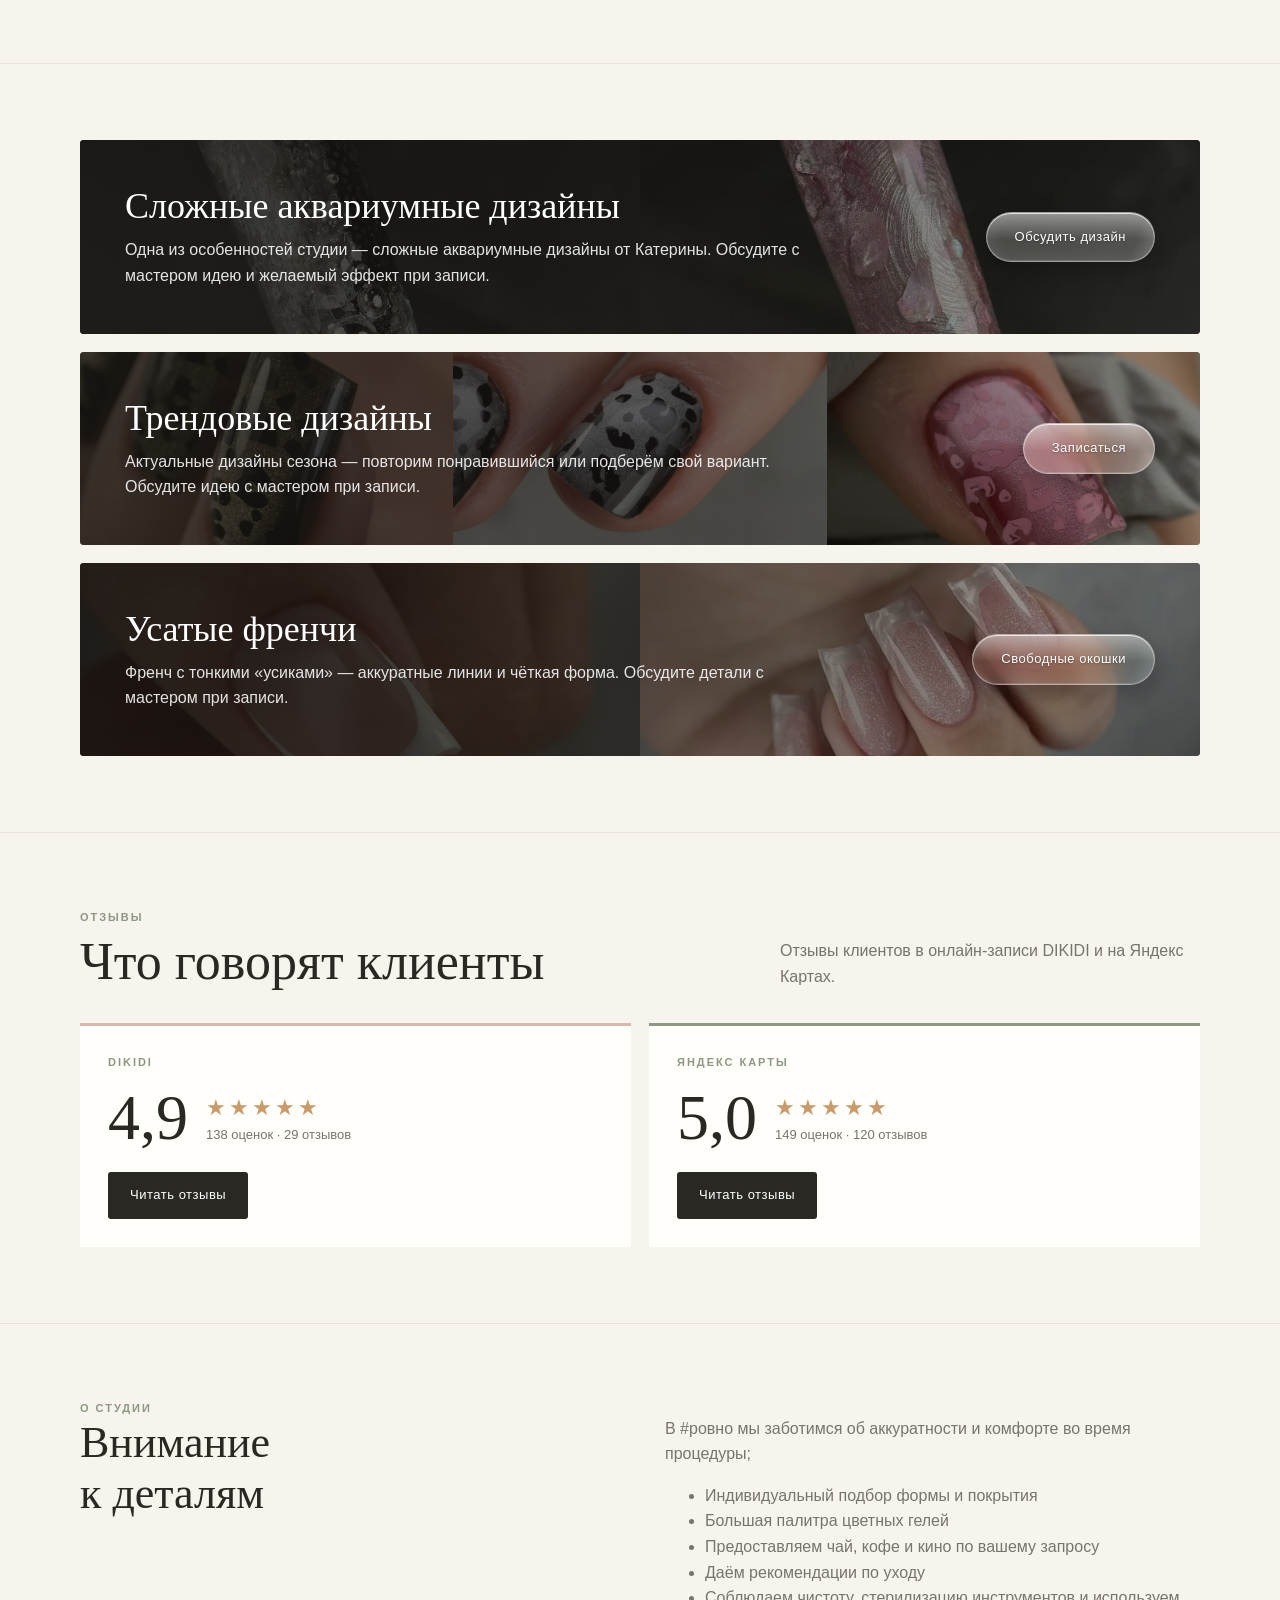
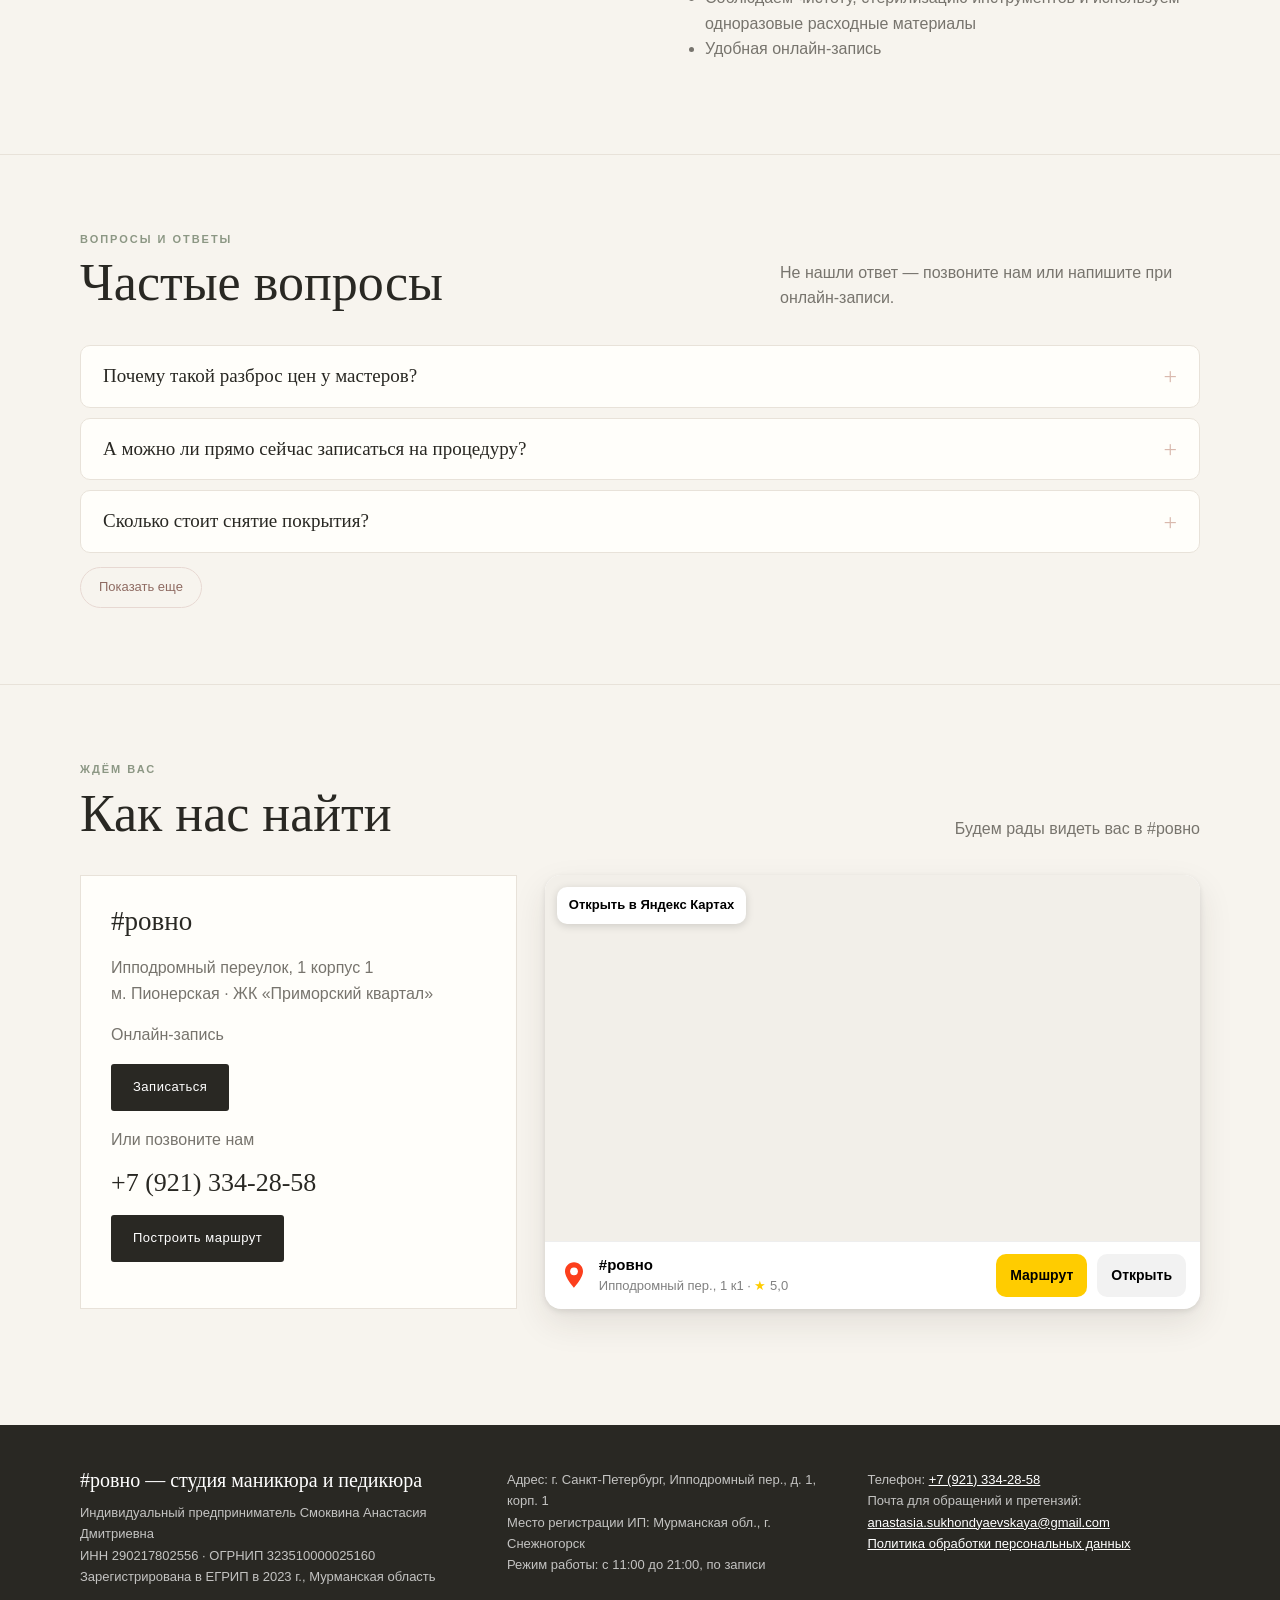
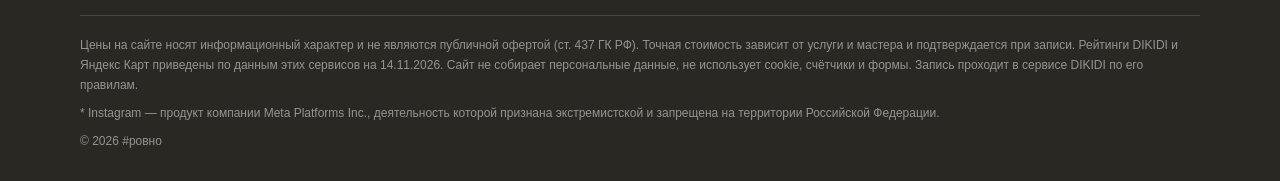
==== commit d6e3fc5b: "Remove service tags beneath About studio text" ====
--- a/index.html
+++ b/index.html
@@ -503,7 +503,6 @@
               <li>Соблюдаем чистоту, стерилизацию инструментов и используем одноразовые расходные материалы</li>
               <li>Удобная онлайн-запись</li>
             </ul>
-            <div><span class="tag">Маникюр</span><span class="tag">Педикюр</span><span class="tag">Покрытие гелем</span><span class="tag">Дизайн</span><span class="tag">Наращивание</span></div>
           </div>
         </div>
       </section>
